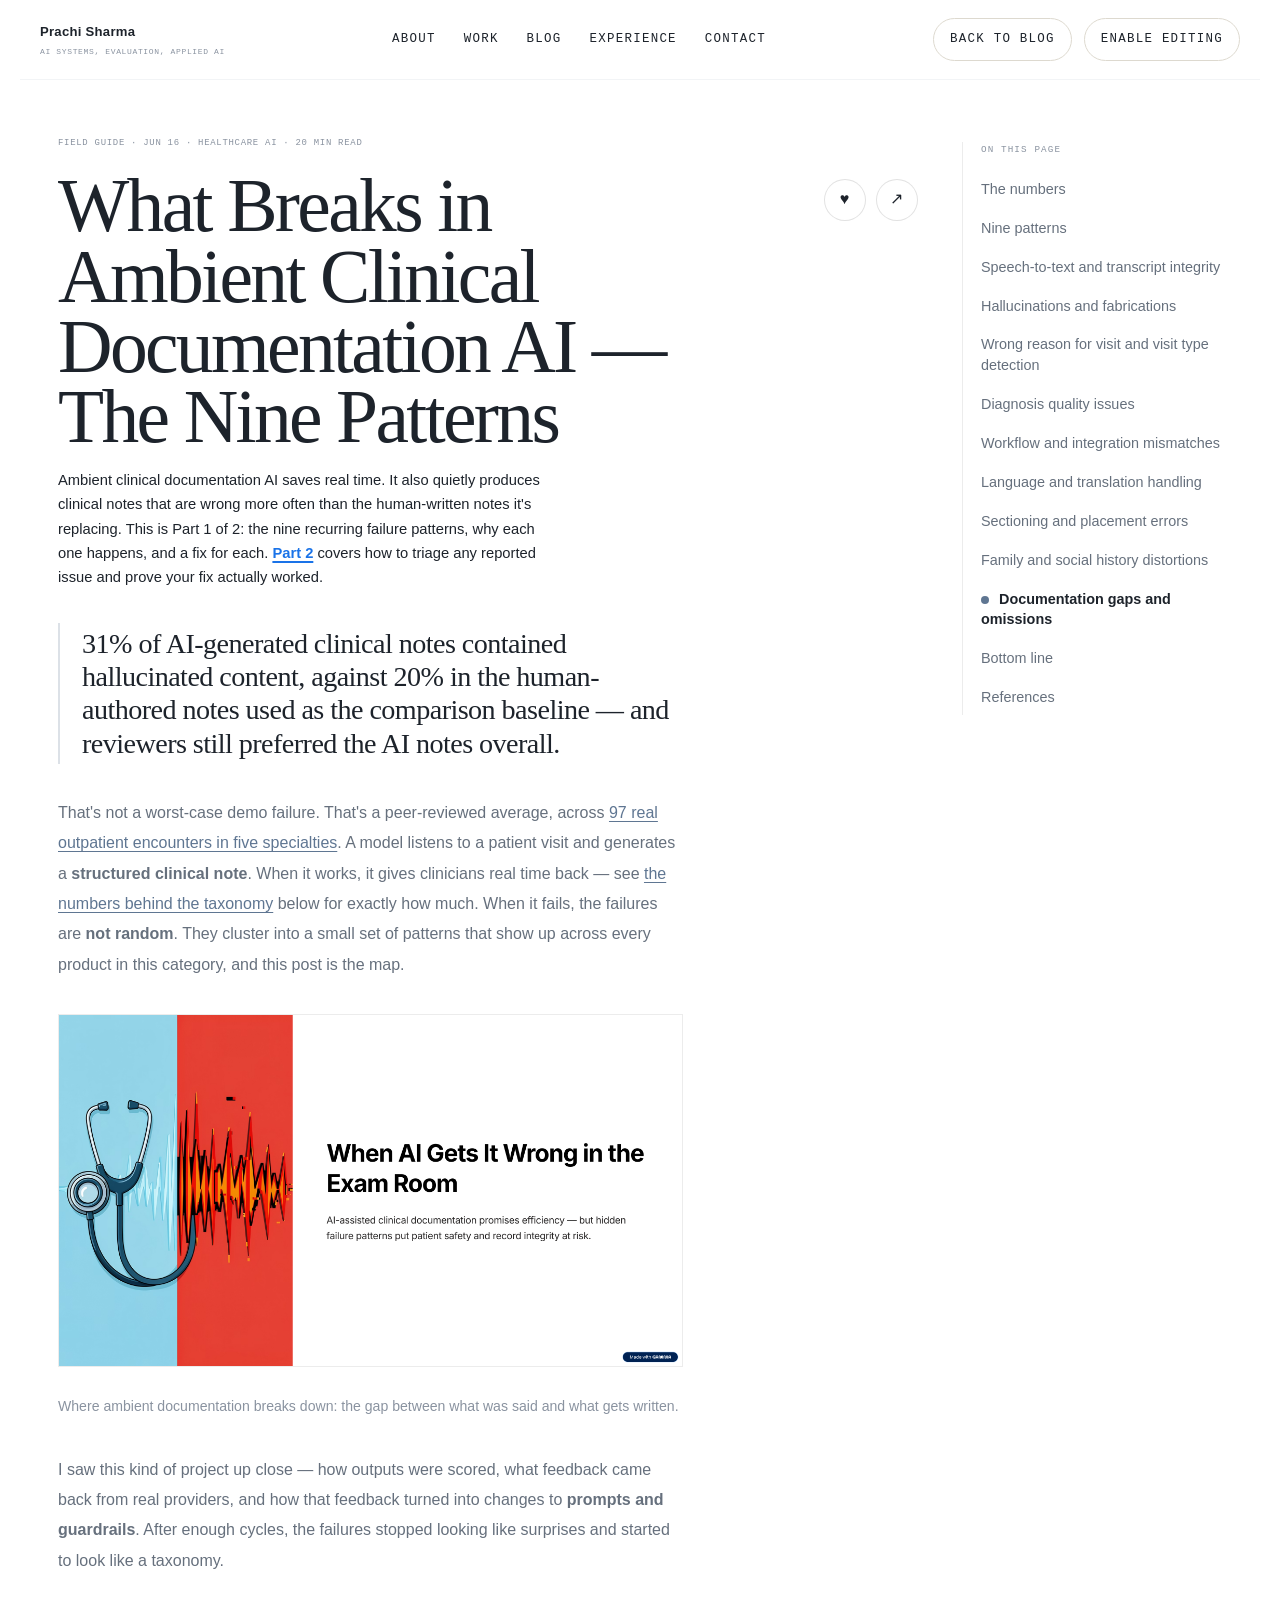
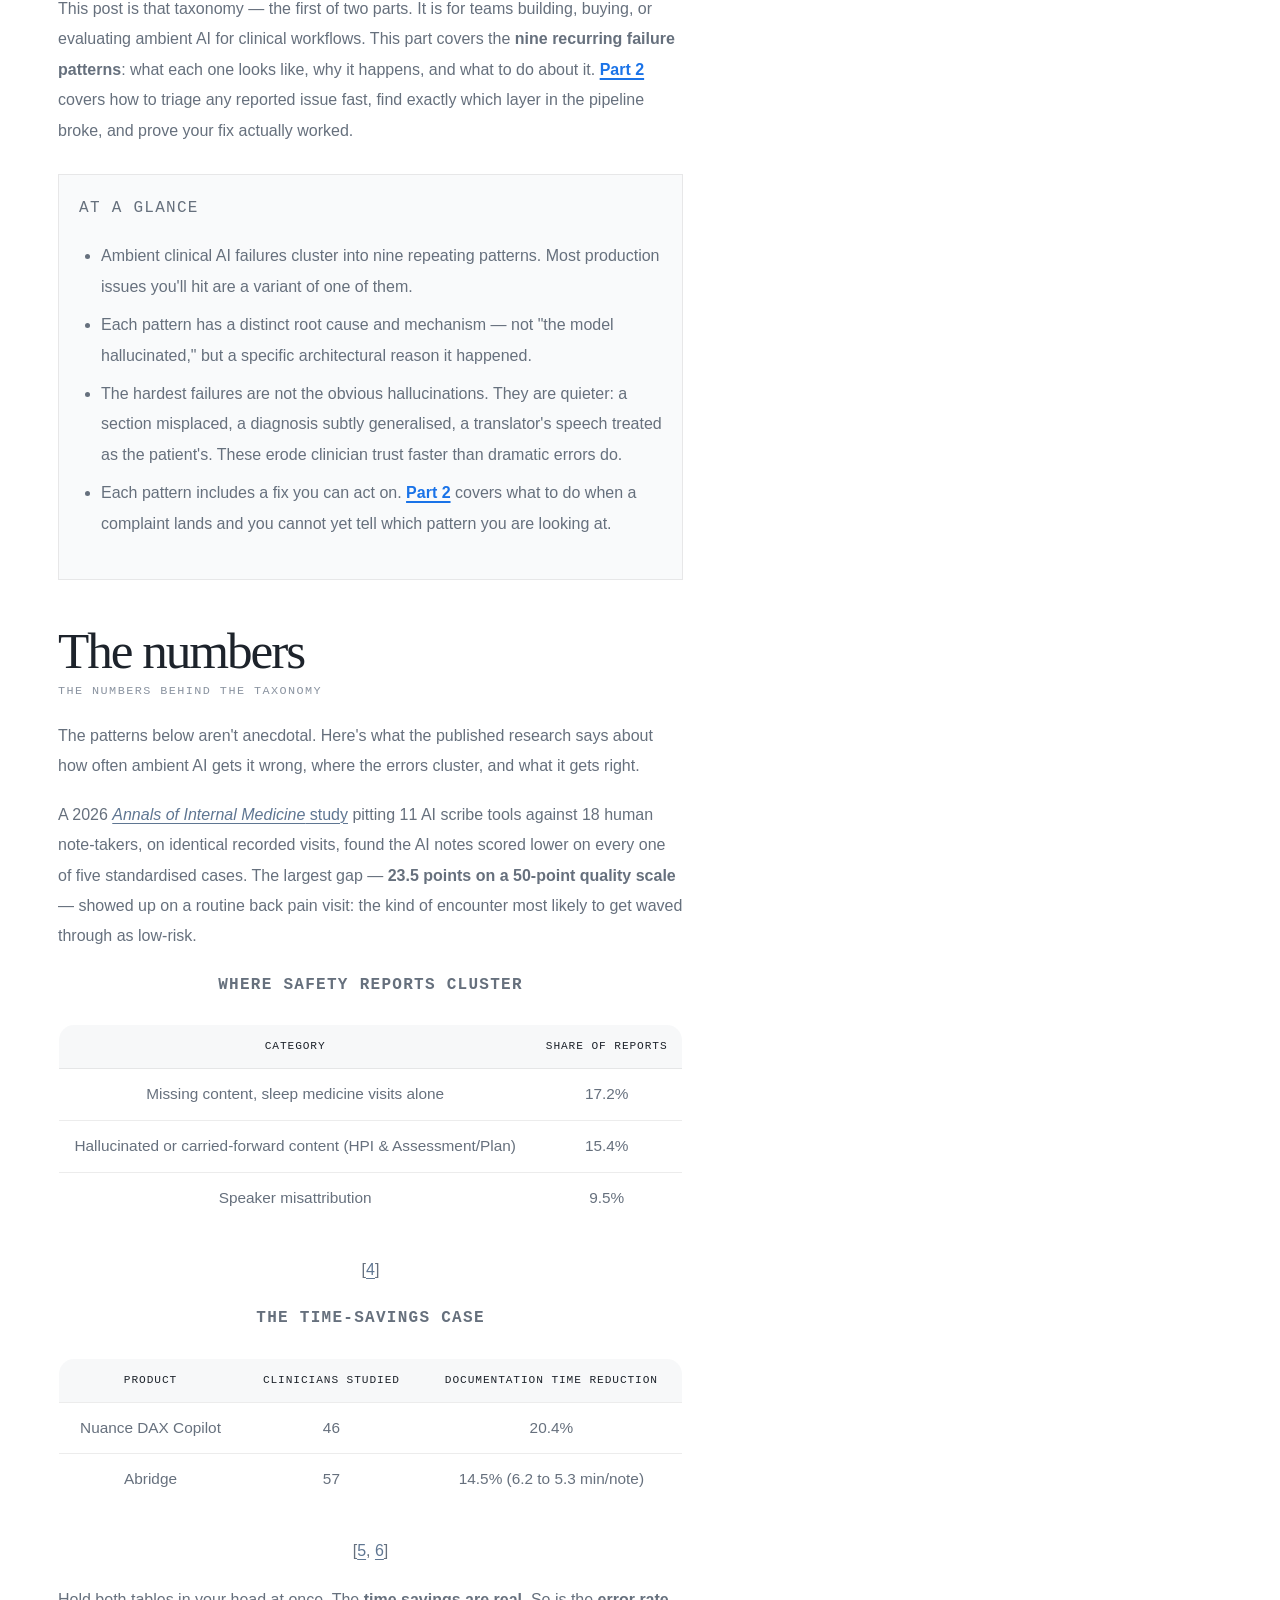
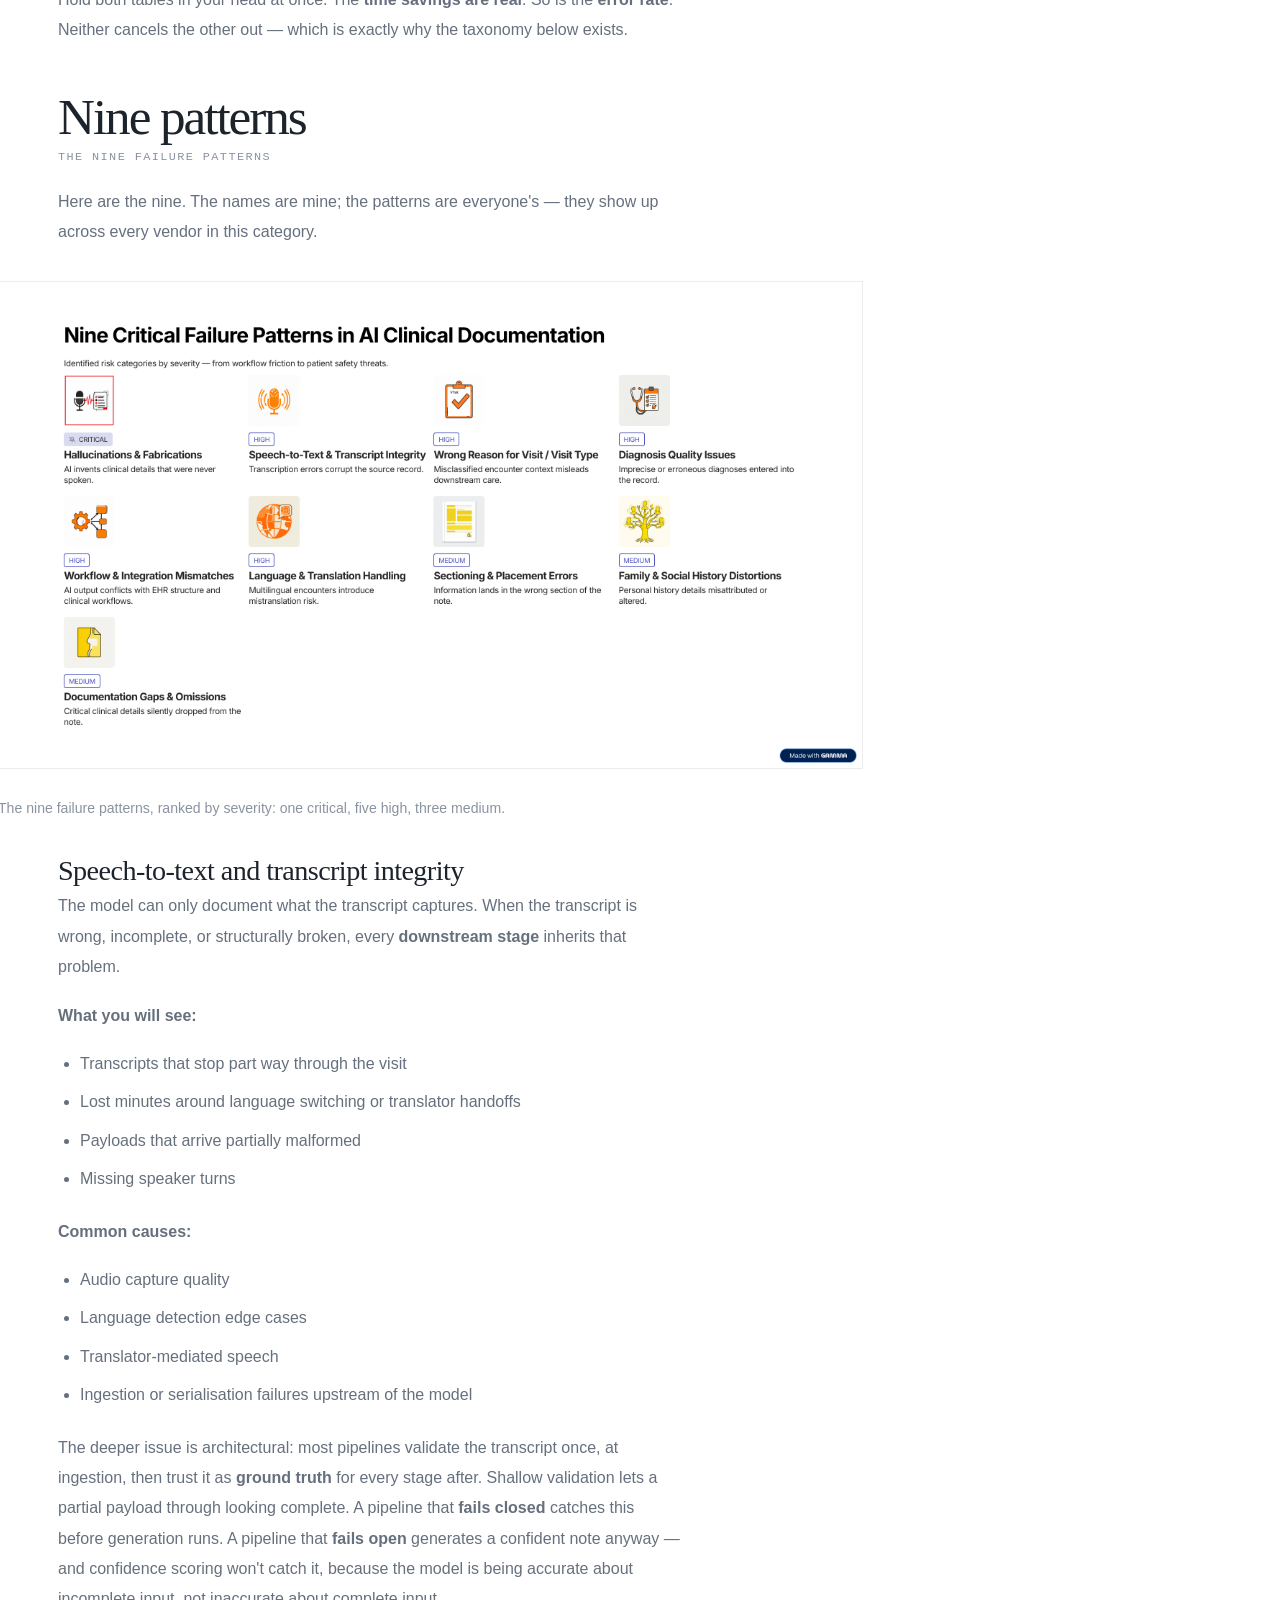
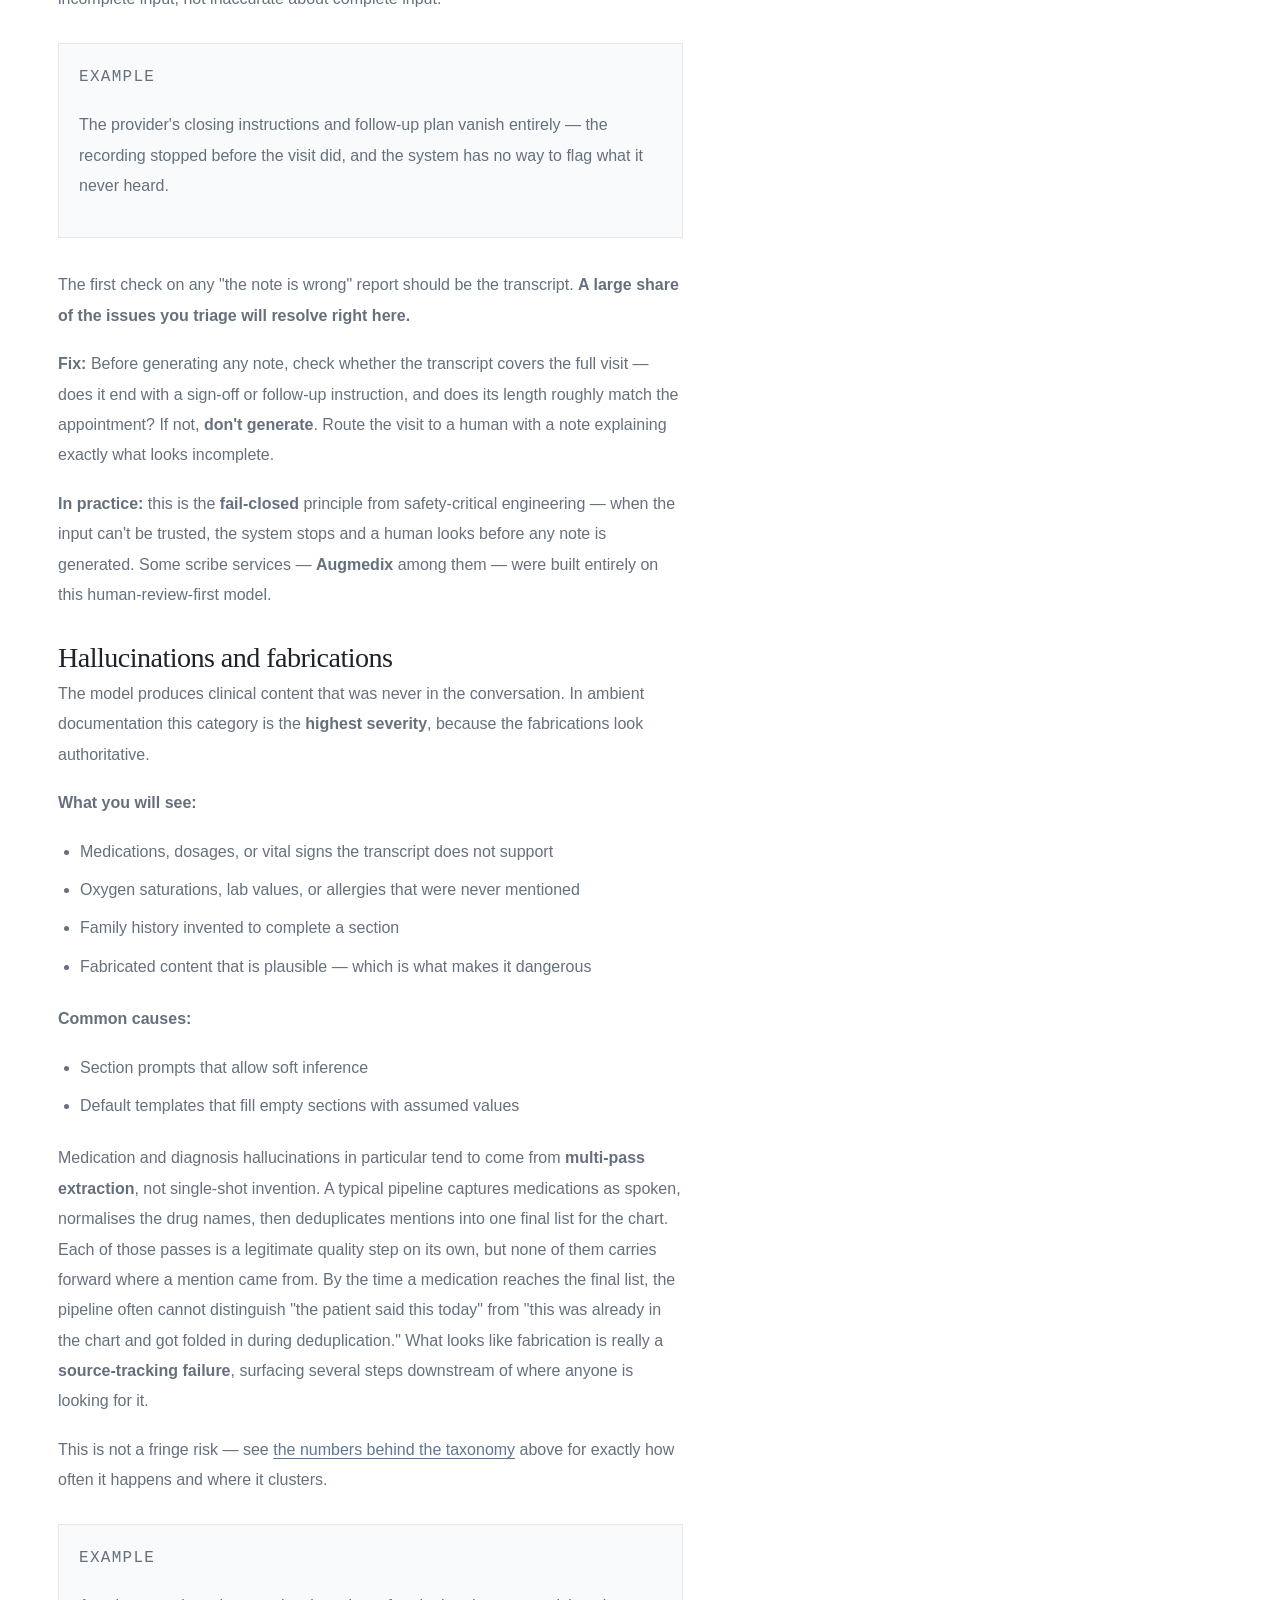
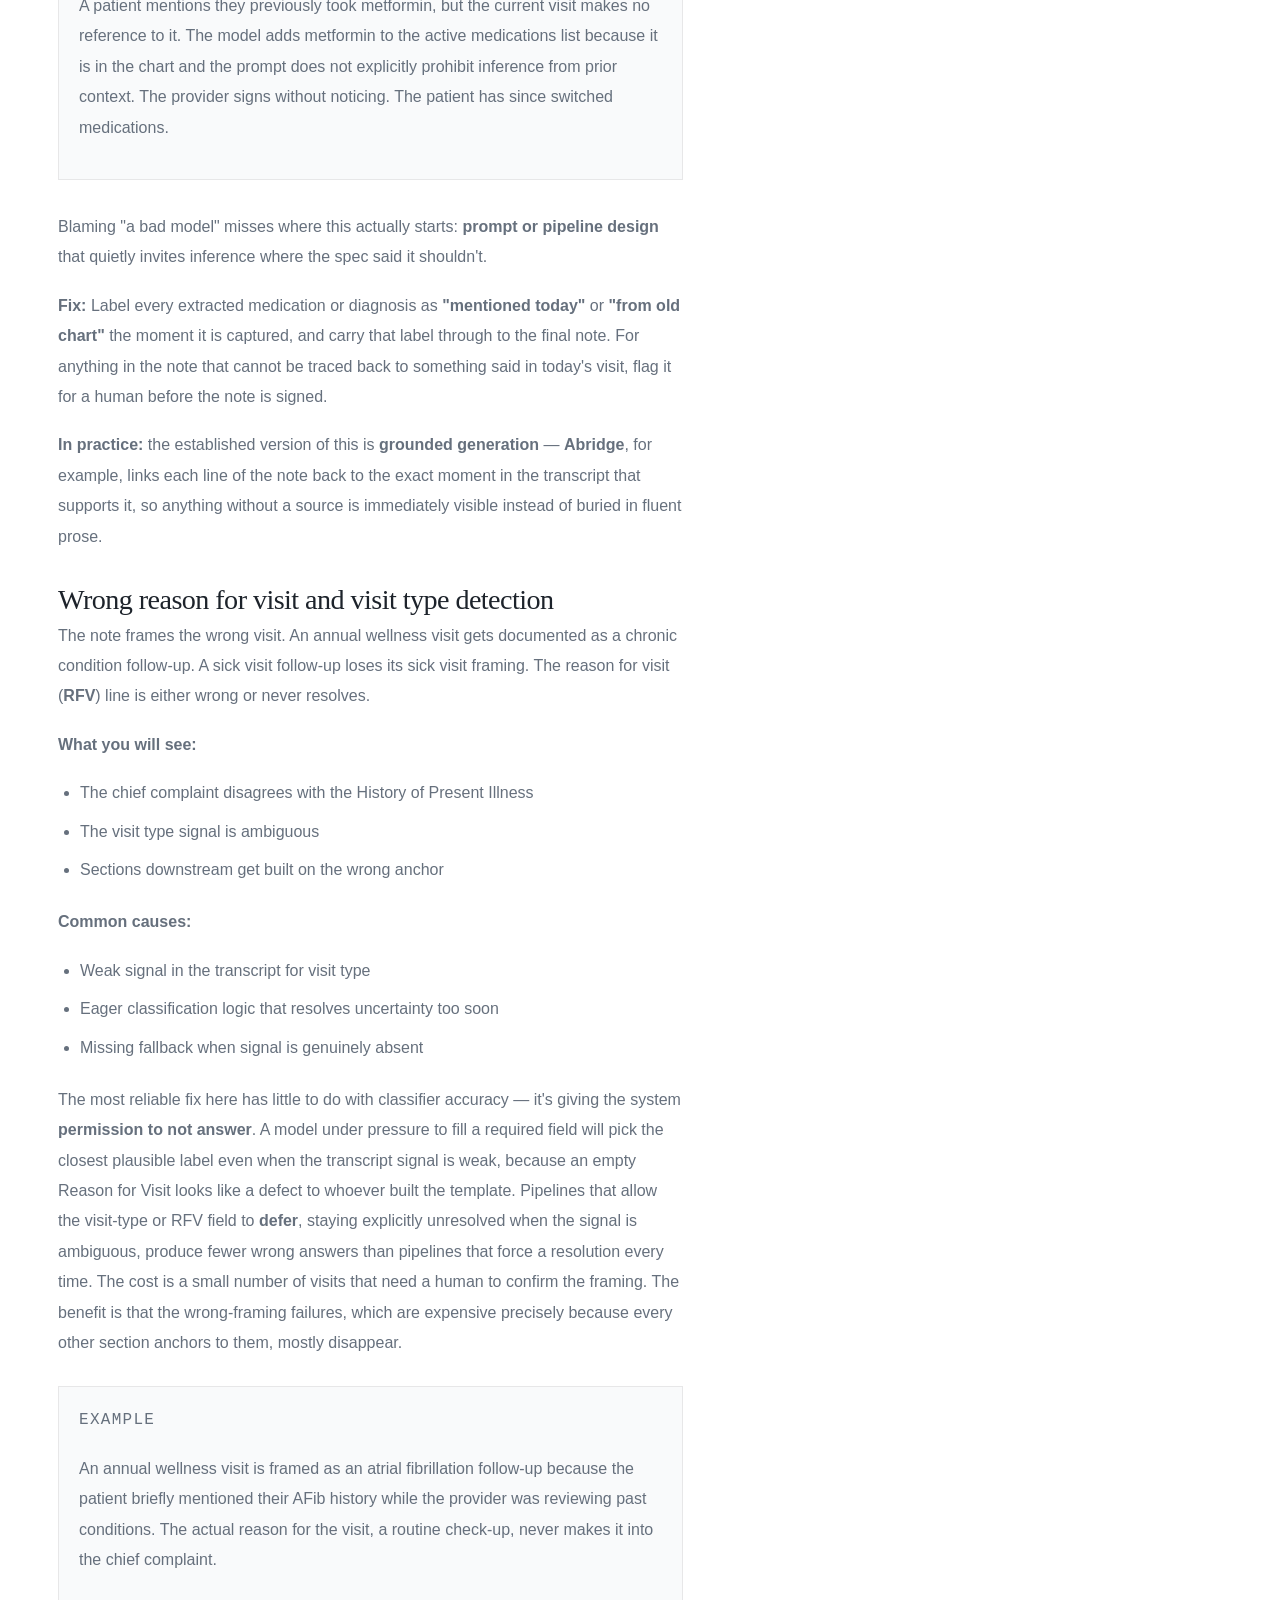
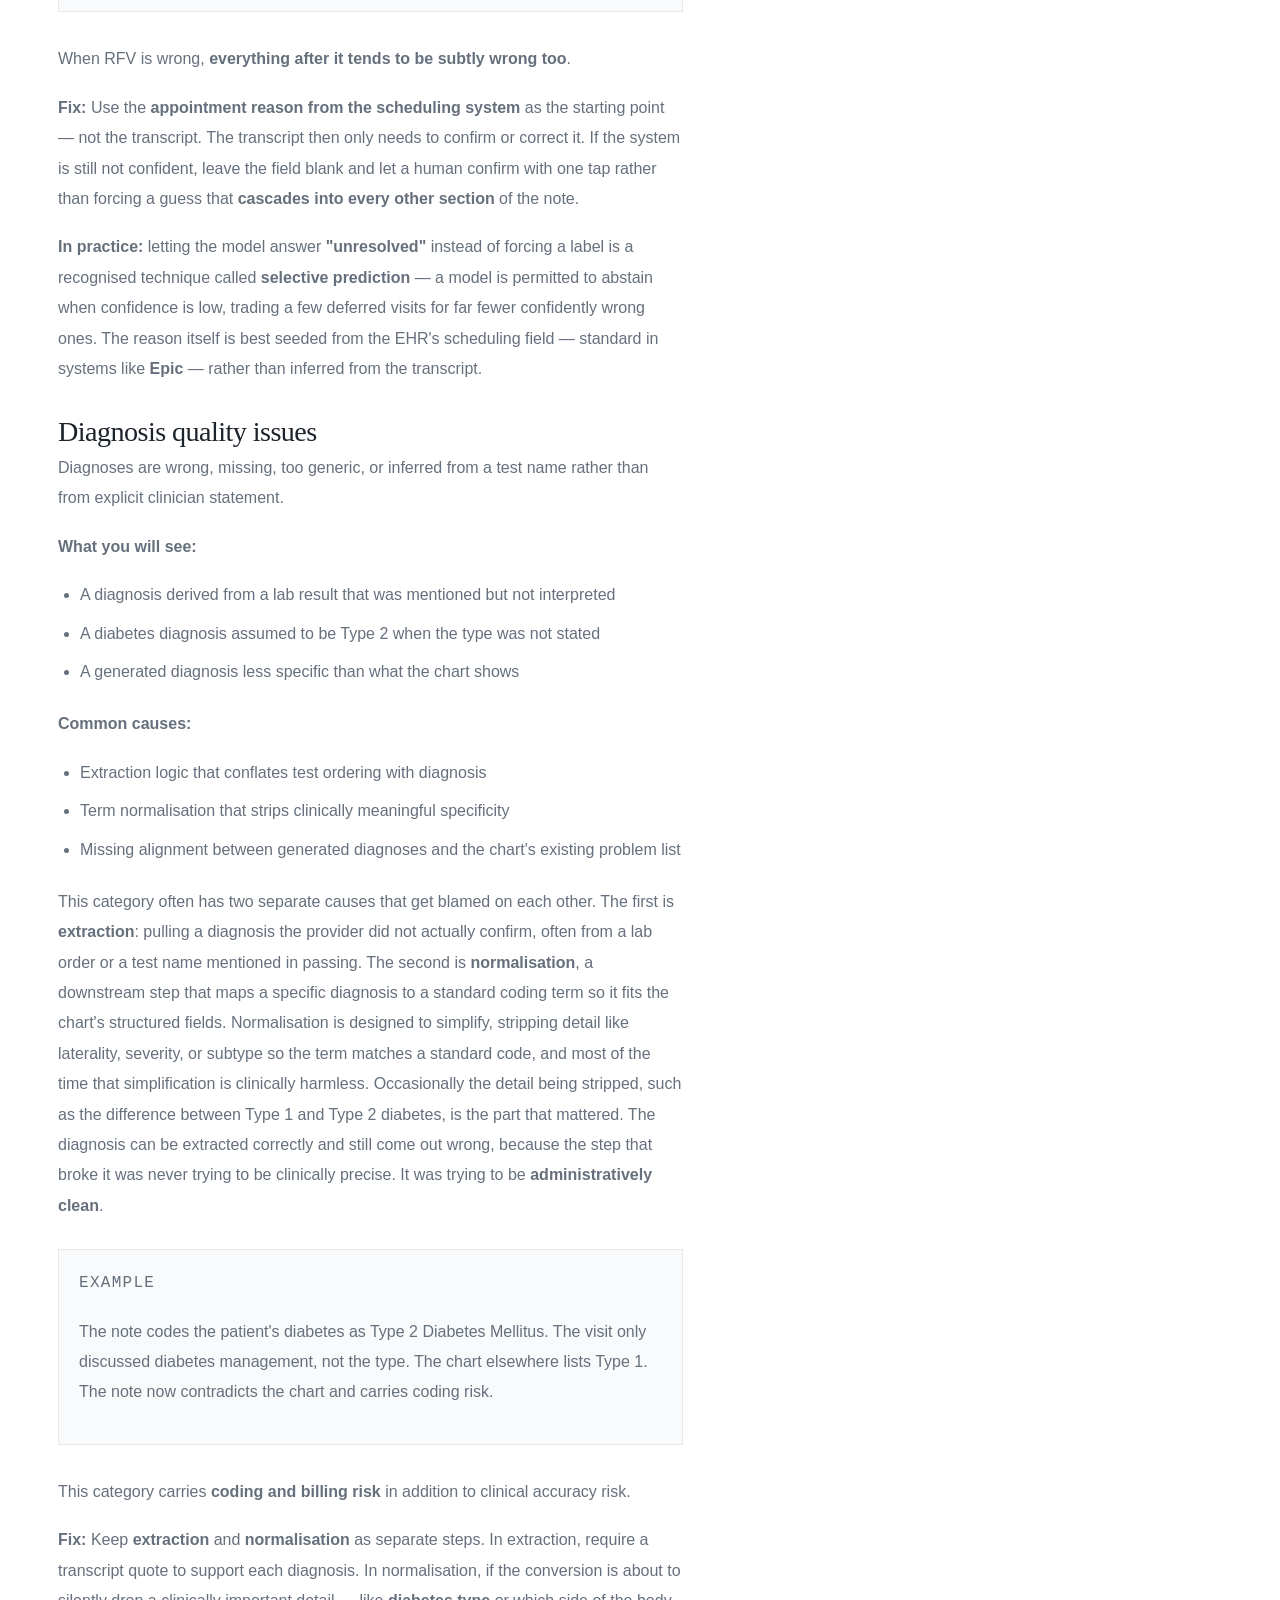
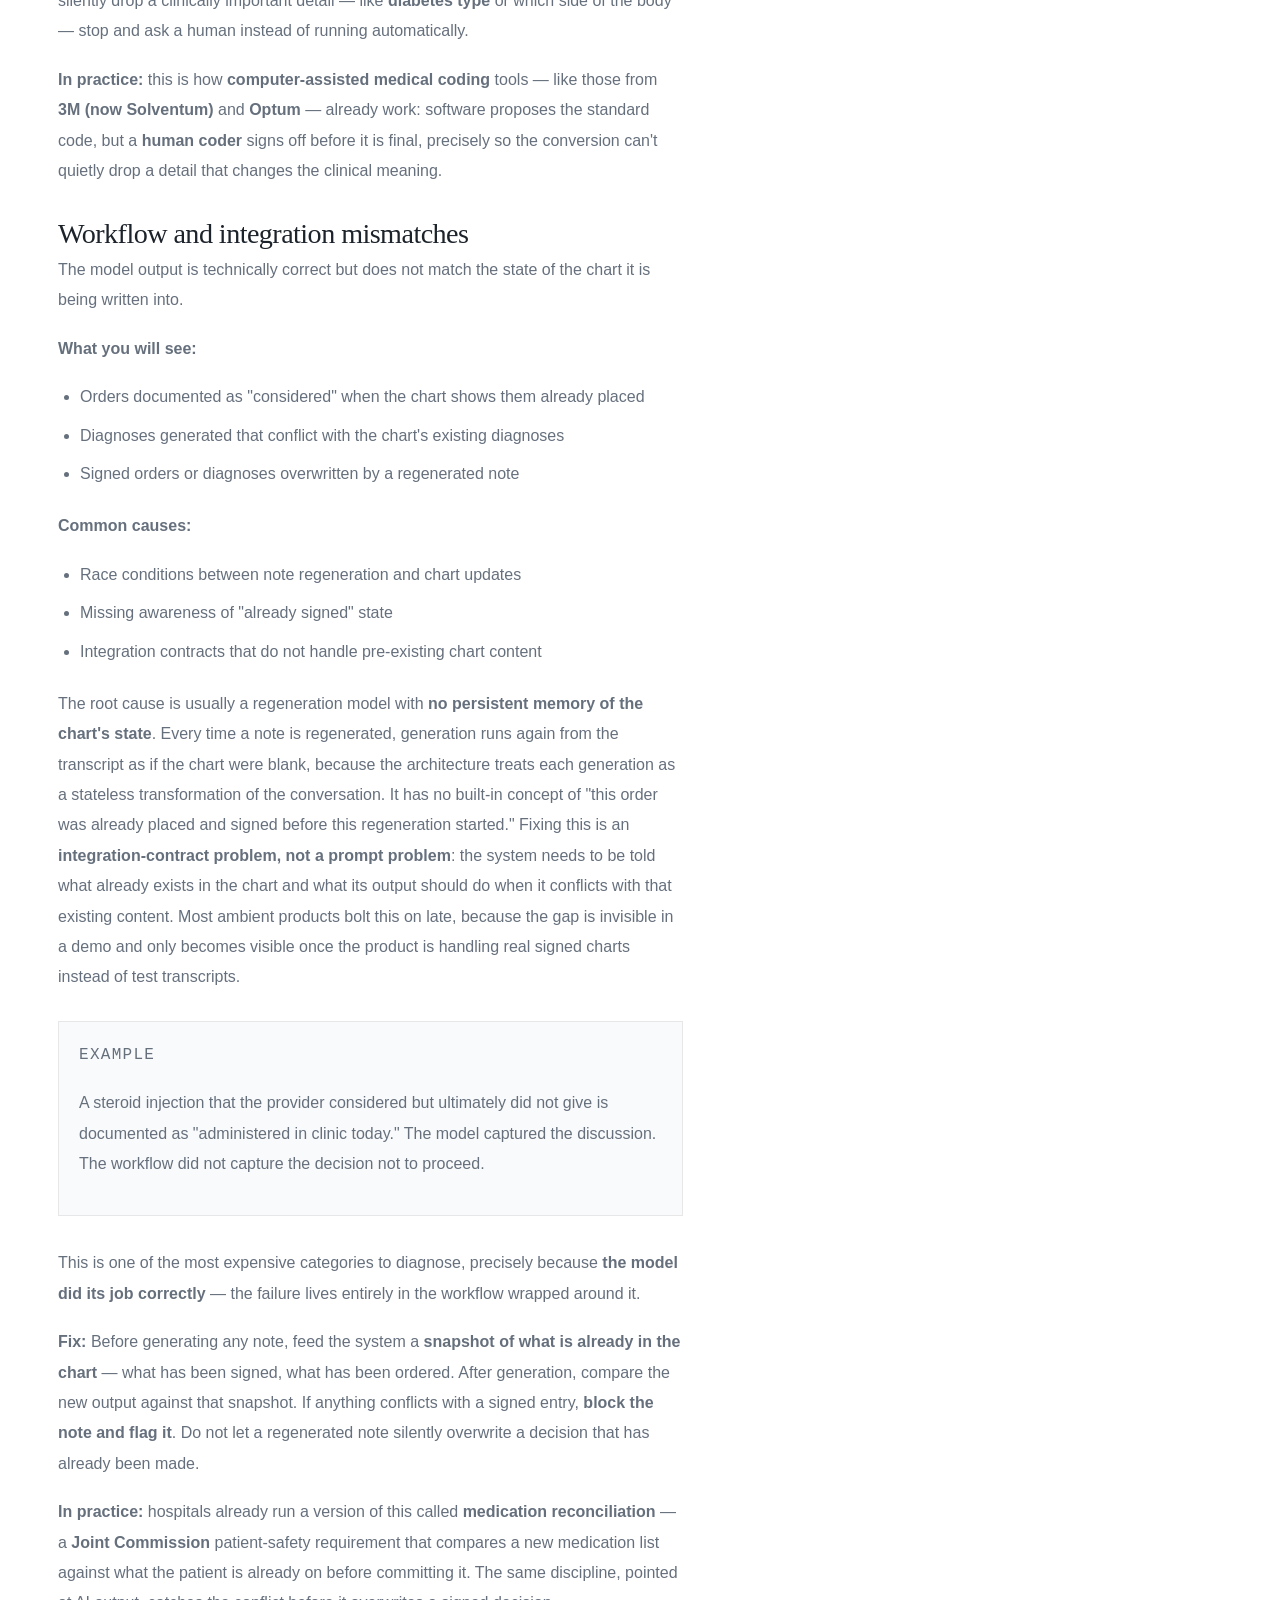
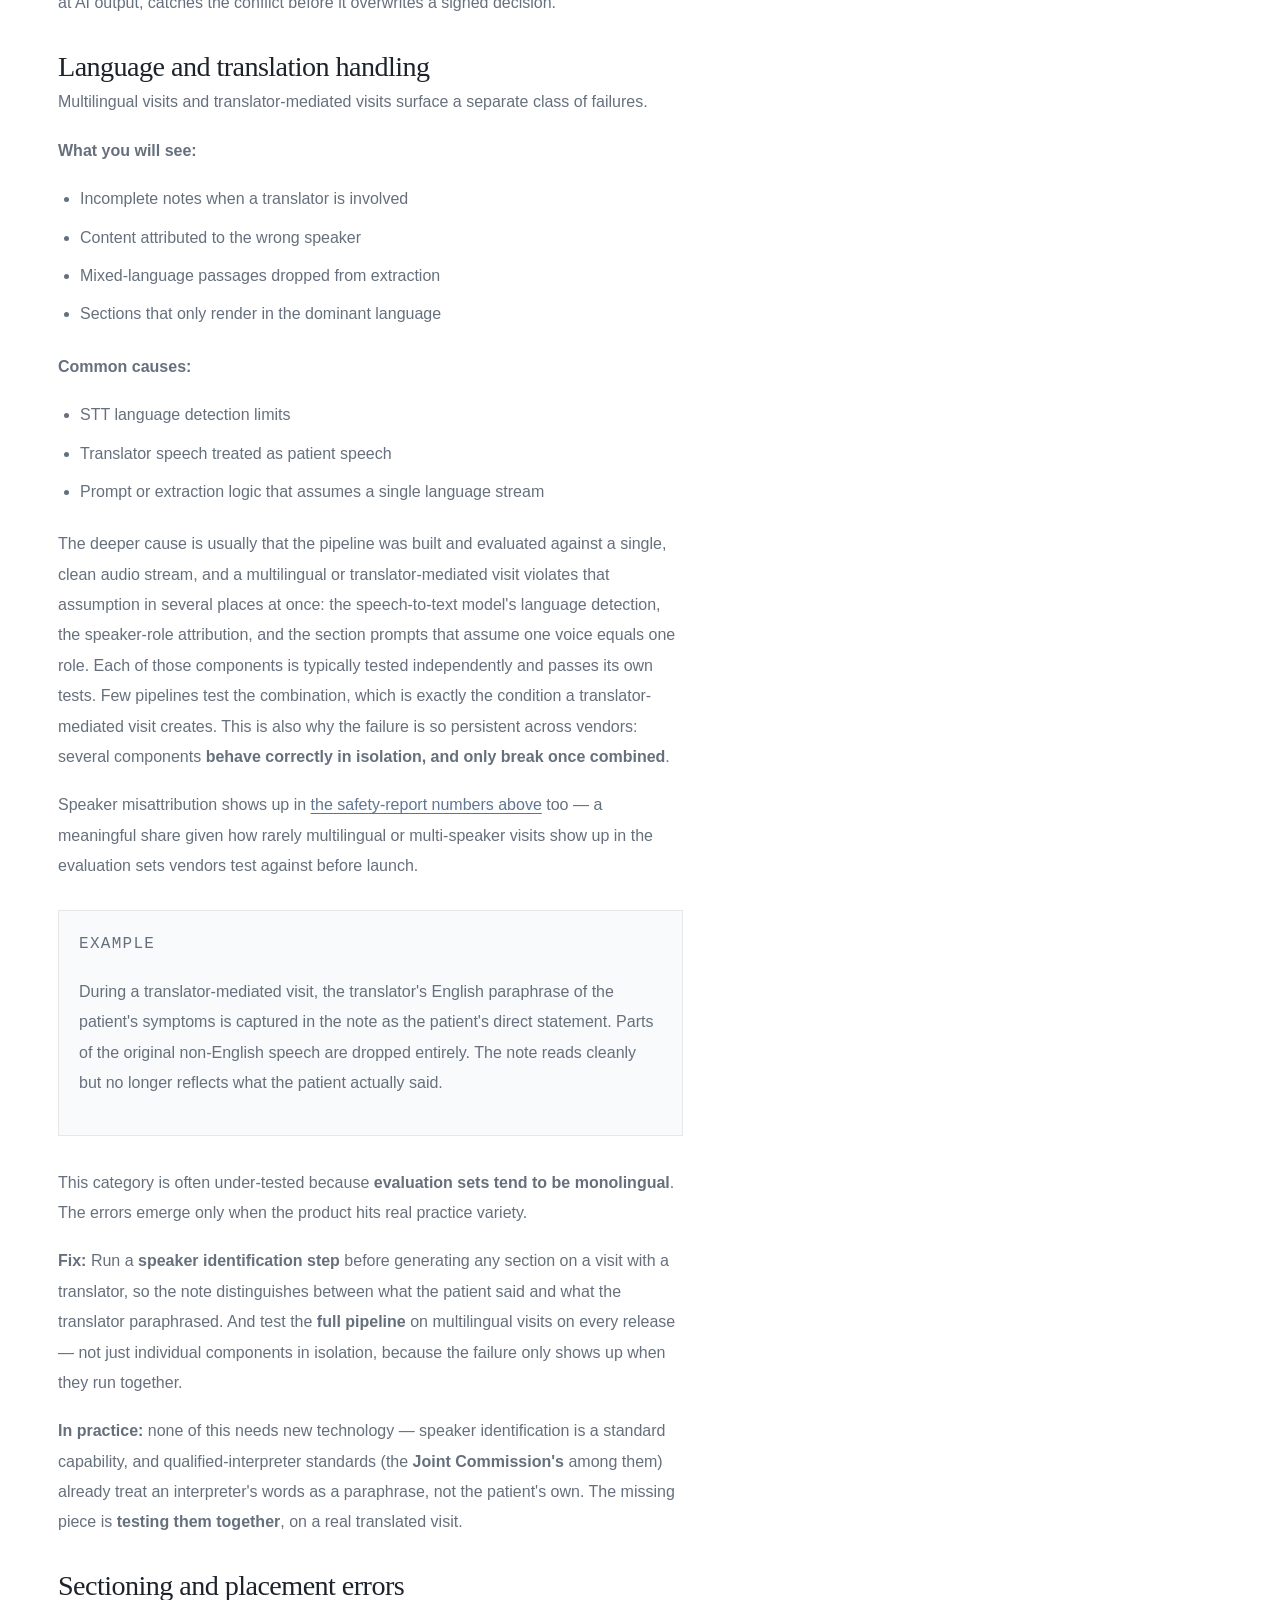
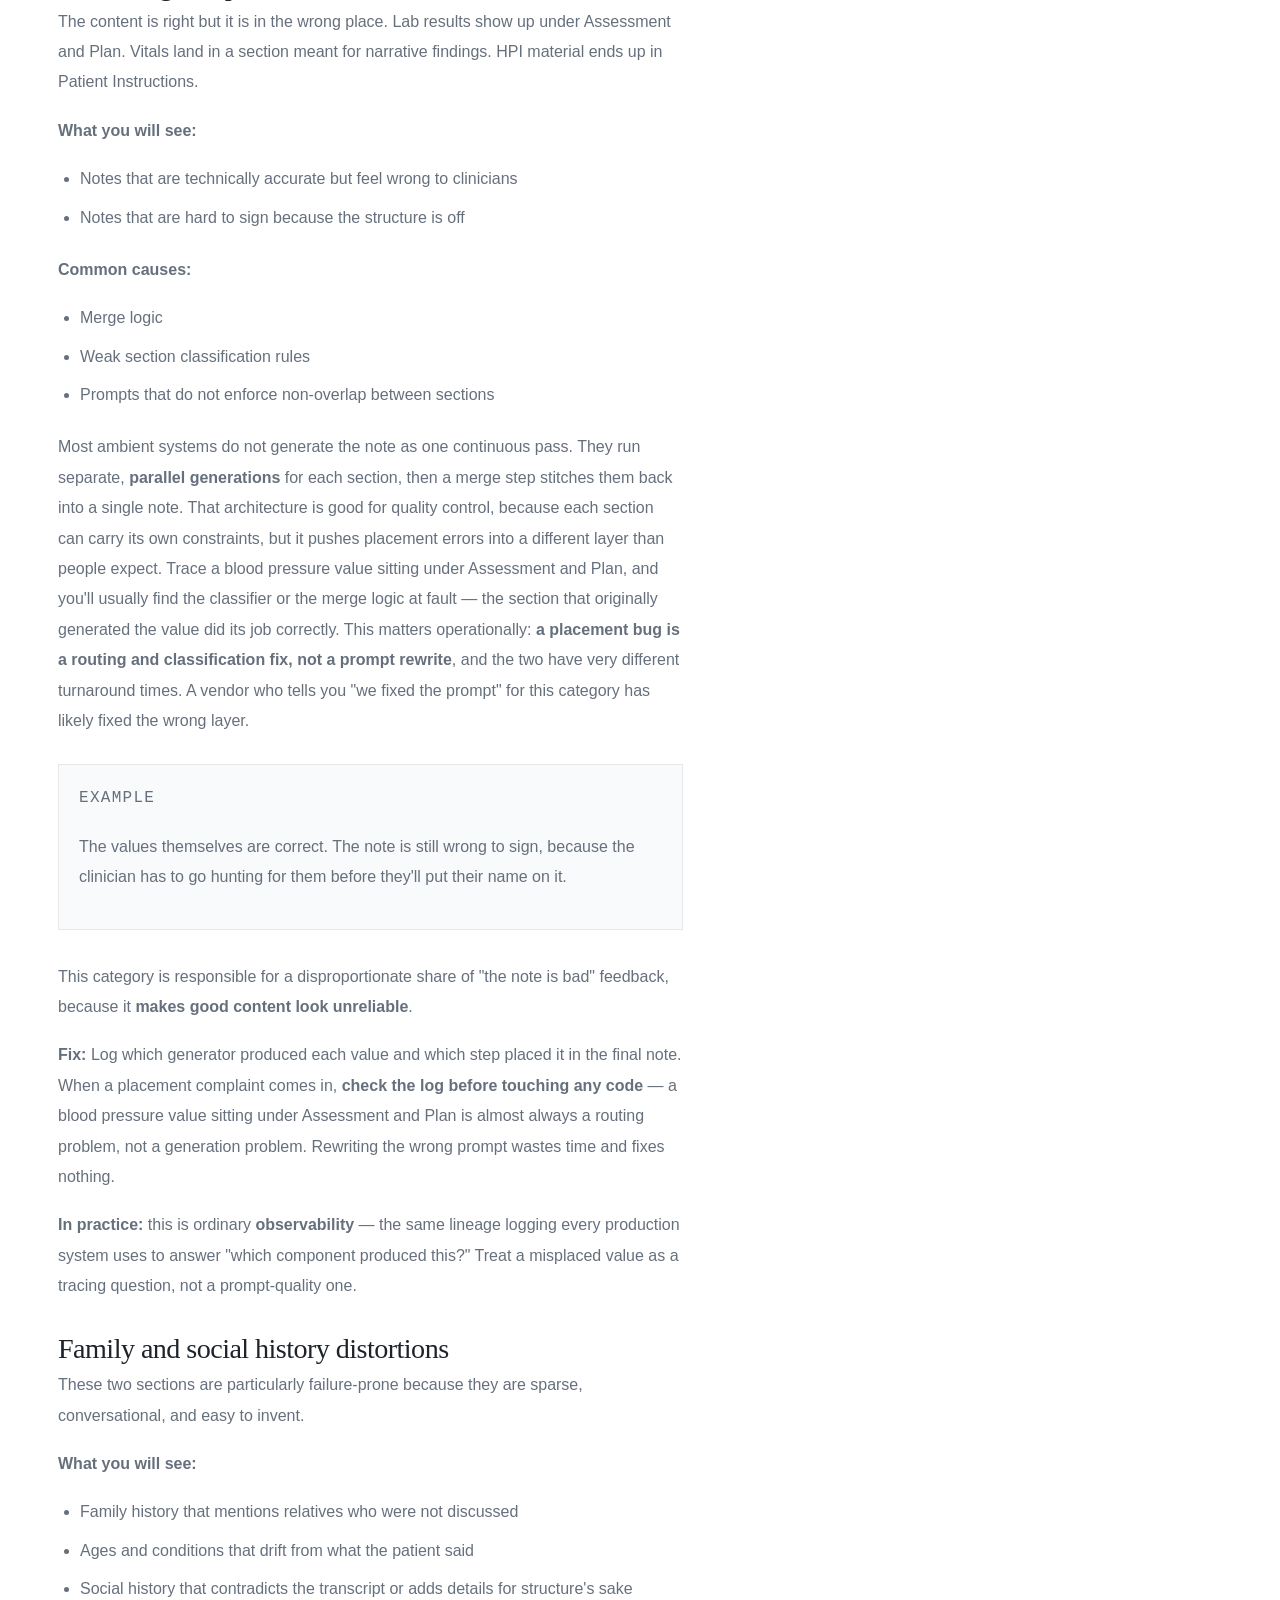
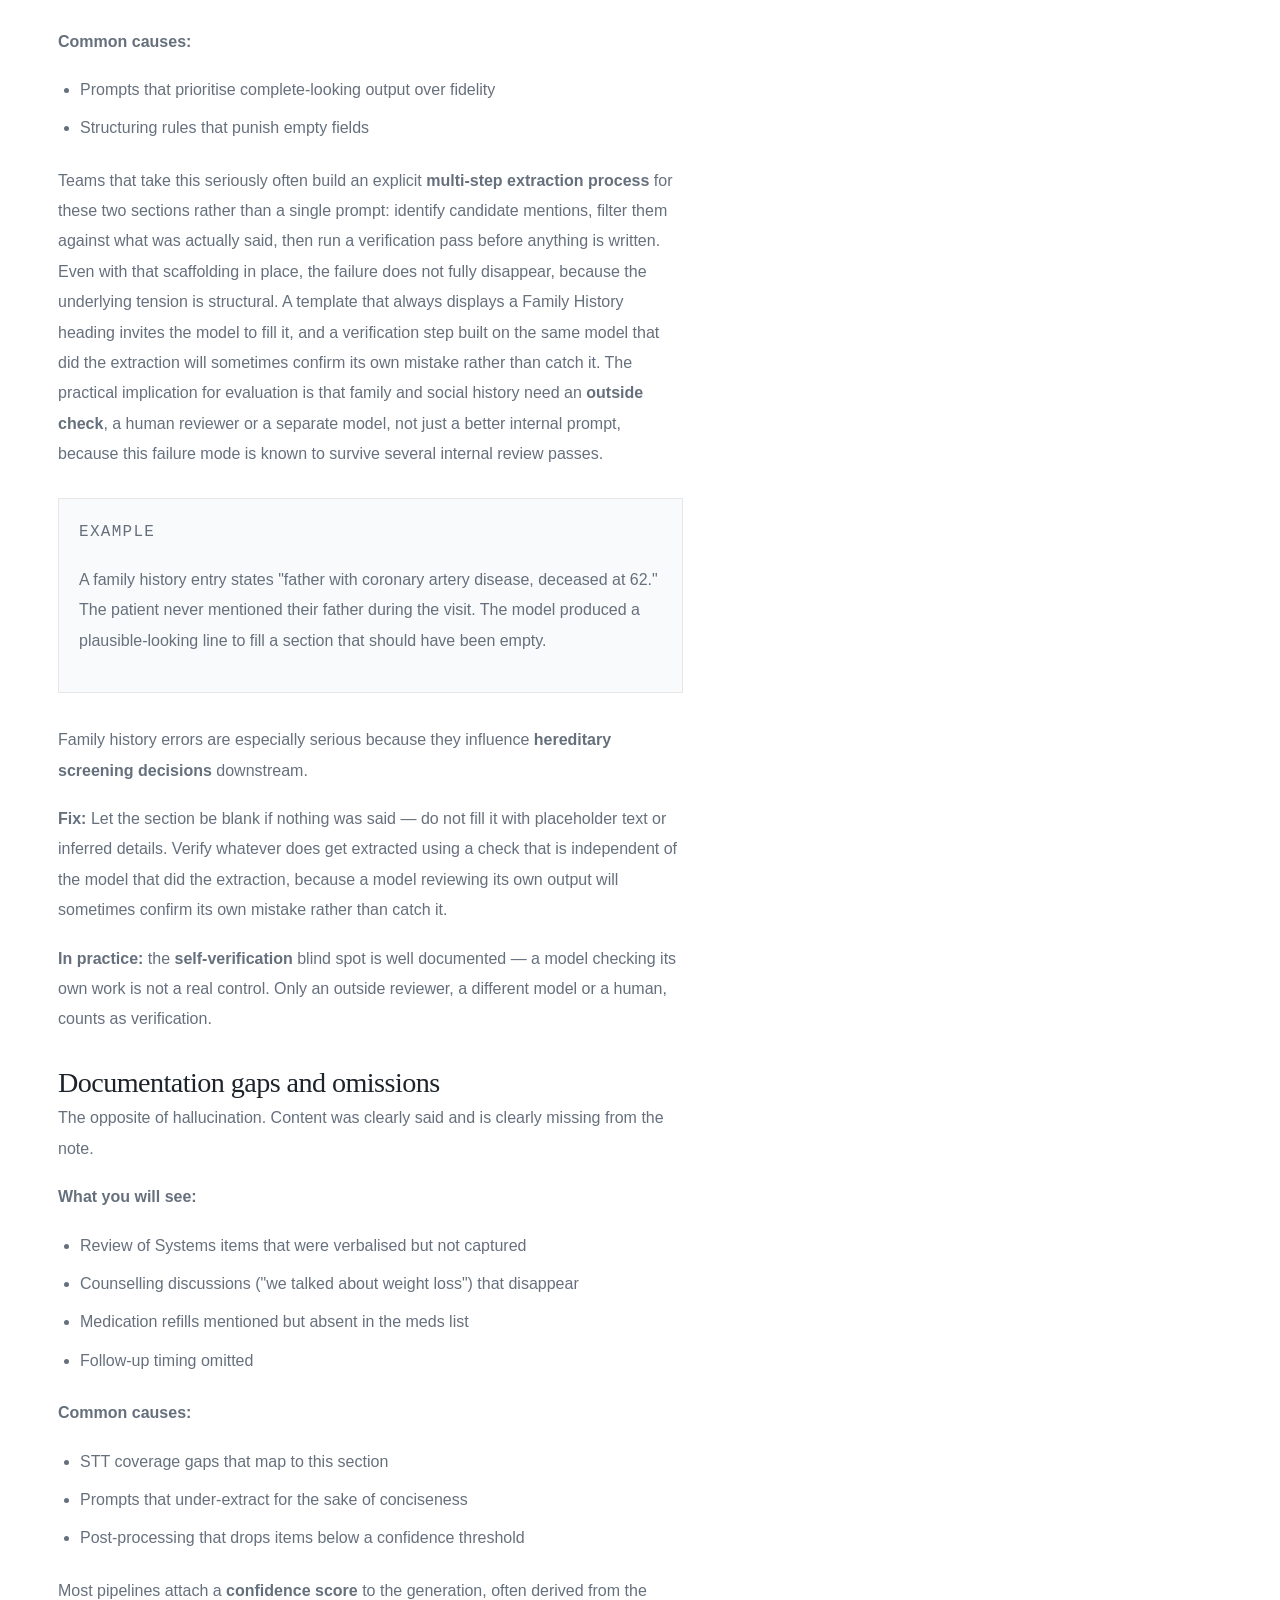
==== blog-ambient-clinical-ai-failures.html @ 8ca929a3 "Publish ambient clinical AI failures field guide (Part 1 + Part 2) Two-part blog series: nine failur" ====
<!DOCTYPE html>
<html lang="en">
  <head>
    <meta charset="UTF-8" />
    <meta name="viewport" content="width=device-width, initial-scale=1.0" />
    <title>What Breaks in Ambient Clinical Documentation AI | Prachi Sharma</title>
    <meta
      name="description"
      content="Part 1 of 2: the nine recurring failure patterns in ambient clinical documentation AI, what they look like, and why each one happens."
    />
    <meta property="og:type" content="article" />
    <meta property="og:site_name" content="Prachi Sharma" />
    <meta property="og:title" content="What Breaks in Ambient Clinical Documentation AI" />
    <meta
      property="og:description"
      content="Part 1 of 2: the nine recurring failure patterns in ambient clinical documentation AI, what they look like, and why each one happens."
    />
    <meta property="og:url" content="https://prachi-sharma.vercel.app/blog-ambient-clinical-ai-failures.html" />
    <meta property="og:image" content="https://prachi-sharma.vercel.app/assets/article/ambient-clinical-ai-hero.png" />
    <meta property="og:image:alt" content="Social preview card for the article What Breaks in Ambient Clinical Documentation AI." />
    <meta name="twitter:card" content="summary_large_image" />
    <meta name="twitter:title" content="What Breaks in Ambient Clinical Documentation AI" />
    <meta
      name="twitter:description"
      content="Part 1 of 2: the nine recurring failure patterns in ambient clinical documentation AI, what they look like, and why each one happens."
    />
    <meta name="twitter:image" content="https://prachi-sharma.vercel.app/assets/article/ambient-clinical-ai-hero.png" />
    <link rel="stylesheet" href="./styles.css" />
  </head>
  <body>
    <div class="site-shell">
      <header class="site-header article-header">
        <a class="brand-mark" href="./index.html">
          <span class="brand-name">Prachi Sharma</span>
          <span class="brand-role">AI Systems, Evaluation, Applied AI</span>
        </a>
        <nav class="site-nav" aria-label="Article">
          <a href="./index.html#about">About</a>
          <a href="./index.html#projects">Work</a>
          <a href="./index.html#writing">Blog</a>
          <a href="./index.html#experience">Experience</a>
          <a href="./index.html#services">Contact</a>
        </nav>
        <div class="header-actions article-actions">
          <a class="header-email" href="./index.html#writing">Back to Blog</a>
          <button type="button" class="header-email article-owner-button" id="article-edit-toggle" hidden>Edit</button>
        </div>
      </header>

      <main class="article-page">
        <article class="article-layout">
          <div class="article-main">
            <p class="article-kicker editable-field" id="article-kicker" contenteditable="false">Field guide · Jun 16 · Healthcare AI · 20 min read</p>
            <div class="article-title-row">
              <h2 class="editable-field" id="article-title" contenteditable="false">What Breaks in Ambient Clinical Documentation AI — The Nine Patterns</h2>
              <div class="article-title-actions" aria-label="Article actions">
                <button type="button" class="article-reaction-button article-reaction-button-compact" aria-pressed="false" aria-label="Love this article">
                  <span class="article-reaction-icon" aria-hidden="true">♥</span>
                </button>
                <div class="article-share-wrap">
                  <button type="button" class="article-share-button article-share-button-compact" aria-expanded="false" aria-controls="article-share-menu-title" aria-label="Share this article">
                    <span class="article-share-icon" aria-hidden="true">↗</span>
                  </button>
                  <div class="article-share-menu" id="article-share-menu-title" hidden>
                    <a class="article-share-option" data-share-target="whatsapp" href="#">WhatsApp</a>
                    <a class="article-share-option" data-share-target="facebook" href="#">Facebook</a>
                    <a class="article-share-option" data-share-target="linkedin" href="#">LinkedIn</a>
                    <a class="article-share-option" data-share-target="instagram" href="#">Instagram</a>
                    <a class="article-share-option" data-share-target="x" href="#">X</a>
                    <a class="article-share-option" data-share-target="email" href="#">Email</a>
                    <button type="button" class="article-share-option article-share-copy" data-share-target="copy">Copy link</button>
                  </div>
                </div>
              </div>
            </div>
            <p class="article-dek editable-field" id="article-dek" contenteditable="false">
              Ambient clinical documentation AI saves real time. It also quietly produces clinical notes that are wrong more often than the human-written notes it's replacing. This is Part 1 of 2: the nine recurring failure patterns, why each one happens, and a fix for each. <a class="article-part-link" href="./blog-ambient-clinical-ai-triage-and-fixes.html">Part 2</a> covers how to triage any reported issue and prove your fix actually worked.
            </p>

            <div class="article-prose editable-prose" id="article-prose" contenteditable="false">
              <blockquote class="article-pullquote">
                31% of AI-generated clinical notes contained hallucinated content, against 20% in the human-authored notes used as the comparison baseline — and reviewers still preferred the AI notes overall.
              </blockquote>

              <p>That's not a worst-case demo failure. That's a peer-reviewed average, across <a class="article-reference-inline" href="#ref-1">97 real outpatient encounters in five specialties</a>. A model listens to a patient visit and generates a <strong>structured clinical note</strong>. When it works, it gives clinicians real time back — see <a class="article-jump-link" href="#the-numbers-behind-the-taxonomy">the numbers behind the taxonomy</a> below for exactly how much. When it fails, the failures are <strong>not random</strong>. They cluster into a small set of patterns that show up across every product in this category, and this post is the map.</p>

              <figure class="article-figure">
                <img src="./assets/article/ambient-clinical-ai-hero.png" alt="Abstract illustration of a stethoscope blending into a sound waveform, calm blue fracturing into red glitch fragments." />
                <figcaption class="article-caption">Where ambient documentation breaks down: the gap between what was said and what gets written.</figcaption>
              </figure>

              <p>I saw this kind of project up close — how outputs were scored, what feedback came back from real providers, and how that feedback turned into changes to <strong>prompts and guardrails</strong>. After enough cycles, the failures stopped looking like surprises and started to look like a taxonomy.</p>

              <p>This post is that taxonomy — the first of two parts. It is for teams building, buying, or evaluating ambient AI for clinical workflows. This part covers the <strong>nine recurring failure patterns</strong>: what each one looks like, why it happens, and what to do about it. <a class="article-part-link" href="./blog-ambient-clinical-ai-triage-and-fixes.html">Part 2</a> covers how to triage any reported issue fast, find exactly which layer in the pipeline broke, and prove your fix actually worked.</p>

              <div class="article-callout">
                <p class="article-callout-label">At a glance</p>
                <ul>
                  <li>Ambient clinical AI failures cluster into nine repeating patterns. Most production issues you'll hit are a variant of one of them.</li>
                  <li>Each pattern has a distinct root cause and mechanism — not "the model hallucinated," but a specific architectural reason it happened.</li>
                  <li>The hardest failures are not the obvious hallucinations. They are quieter: a section misplaced, a diagnosis subtly generalised, a translator's speech treated as the patient's. These erode clinician trust faster than dramatic errors do.</li>
                  <li>Each pattern includes a fix you can act on. <a class="article-part-link" href="./blog-ambient-clinical-ai-triage-and-fixes.html">Part 2</a> covers what to do when a complaint lands and you cannot yet tell which pattern you are looking at.</li>
                </ul>
              </div>

              <p class="article-section-label">The numbers</p>
              <h3 id="the-numbers-behind-the-taxonomy">The numbers behind the taxonomy</h3>
              <p>The patterns below aren't anecdotal. Here's what the published research says about how often ambient AI gets it wrong, where the errors cluster, and what it gets right.</p>

              <p>A 2026 <a class="article-reference-inline" href="#ref-3"><em>Annals of Internal Medicine</em> study</a> pitting 11 AI scribe tools against 18 human note-takers, on identical recorded visits, found the AI notes scored lower on every one of five standardised cases. The largest gap — <strong>23.5 points on a 50-point quality scale</strong> — showed up on a routine back pain visit: the kind of encounter most likely to get waved through as low-risk.</p>

              <p class="article-callout-label" style="text-align: center; font-weight: 700;">Where safety reports cluster</p>
              <table class="article-data-table article-data-table--center">
                <thead>
                  <tr>
                    <th>Category</th>
                    <th>Share of reports</th>
                  </tr>
                </thead>
                <tbody>
                  <tr>
                    <td>Missing content, sleep medicine visits alone</td>
                    <td>17.2%</td>
                  </tr>
                  <tr>
                    <td>Hallucinated or carried-forward content (HPI &amp; Assessment/Plan)</td>
                    <td>15.4%</td>
                  </tr>
                  <tr>
                    <td>Speaker misattribution</td>
                    <td>9.5%</td>
                  </tr>
                </tbody>
              </table>
              <p class="article-caption article-caption--center">[<a class="article-reference-inline" href="#ref-4">4</a>]</p>

              <p class="article-callout-label" style="text-align: center; font-weight: 700;">The time-savings case</p>
              <table class="article-data-table article-data-table--center">
                <thead>
                  <tr>
                    <th>Product</th>
                    <th>Clinicians studied</th>
                    <th>Documentation time reduction</th>
                  </tr>
                </thead>
                <tbody>
                  <tr>
                    <td>Nuance DAX Copilot</td>
                    <td>46</td>
                    <td>20.4%</td>
                  </tr>
                  <tr>
                    <td>Abridge</td>
                    <td>57</td>
                    <td>14.5% (6.2 to 5.3 min/note)</td>
                  </tr>
                </tbody>
              </table>
              <p class="article-caption article-caption--center">[<a class="article-reference-inline" href="#ref-5">5</a>, <a class="article-reference-inline" href="#ref-6">6</a>]</p>

              <p>Hold both tables in your head at once. The <strong>time savings are real</strong>. So is the <strong>error rate</strong>. Neither cancels the other out — which is exactly why the taxonomy below exists.</p>

              <p class="article-section-label">Nine patterns</p>
              <h3>The nine failure patterns</h3>
              <p>Here are the nine. The names are mine; the patterns are everyone's — they show up across every vendor in this category.</p>

              <figure class="article-figure article-figure--wide">
                <img src="./assets/article/ambient-clinical-ai-nine-patterns.png" alt="3x3 icon grid of the nine failure patterns, each tile color-coded by severity from critical to medium." />
                <figcaption class="article-caption">The nine failure patterns, ranked by severity: one critical, five high, three medium.</figcaption>
              </figure>

              <p class="article-section-label article-subsection-label">Speech-to-text and transcript integrity</p>
              <p>The model can only document what the transcript captures. When the transcript is wrong, incomplete, or structurally broken, every <strong>downstream stage</strong> inherits that problem.</p>
              <p><strong>What you will see:</strong></p>
              <ul>
                <li>Transcripts that stop part way through the visit</li>
                <li>Lost minutes around language switching or translator handoffs</li>
                <li>Payloads that arrive partially malformed</li>
                <li>Missing speaker turns</li>
              </ul>
              <p><strong>Common causes:</strong></p>
              <ul>
                <li>Audio capture quality</li>
                <li>Language detection edge cases</li>
                <li>Translator-mediated speech</li>
                <li>Ingestion or serialisation failures upstream of the model</li>
              </ul>
              <p>The deeper issue is architectural: most pipelines validate the transcript once, at ingestion, then trust it as <strong>ground truth</strong> for every stage after. Shallow validation lets a partial payload through looking complete. A pipeline that <strong>fails closed</strong> catches this before generation runs. A pipeline that <strong>fails open</strong> generates a confident note anyway — and confidence scoring won't catch it, because the model is being accurate about incomplete input, not inaccurate about complete input.</p>
              <div class="article-callout">
                <p class="article-callout-label">Example</p>
                <p>The provider's closing instructions and follow-up plan vanish entirely — the recording stopped before the visit did, and the system has no way to flag what it never heard.</p>
              </div>
              <p>The first check on any "the note is wrong" report should be the transcript. <strong>A large share of the issues you triage will resolve right here.</strong></p>
              <p><strong>Fix:</strong> Before generating any note, check whether the transcript covers the full visit — does it end with a sign-off or follow-up instruction, and does its length roughly match the appointment? If not, <strong>don't generate</strong>. Route the visit to a human with a note explaining exactly what looks incomplete.</p>
              <p><strong>In practice:</strong> this is the <strong>fail-closed</strong> principle from safety-critical engineering — when the input can't be trusted, the system stops and a human looks before any note is generated. Some scribe services — <strong>Augmedix</strong> among them — were built entirely on this human-review-first model.</p>

              <p class="article-section-label article-subsection-label">Hallucinations and fabrications</p>
              <p>The model produces clinical content that was never in the conversation. In ambient documentation this category is the <strong>highest severity</strong>, because the fabrications look authoritative.</p>
              <p><strong>What you will see:</strong></p>
              <ul>
                <li>Medications, dosages, or vital signs the transcript does not support</li>
                <li>Oxygen saturations, lab values, or allergies that were never mentioned</li>
                <li>Family history invented to complete a section</li>
                <li>Fabricated content that is plausible — which is what makes it dangerous</li>
              </ul>
              <p><strong>Common causes:</strong></p>
              <ul>
                <li>Section prompts that allow soft inference</li>
                <li>Default templates that fill empty sections with assumed values</li>
              </ul>
              <p>Medication and diagnosis hallucinations in particular tend to come from <strong>multi-pass extraction</strong>, not single-shot invention. A typical pipeline captures medications as spoken, normalises the drug names, then deduplicates mentions into one final list for the chart. Each of those passes is a legitimate quality step on its own, but none of them carries forward where a mention came from. By the time a medication reaches the final list, the pipeline often cannot distinguish "the patient said this today" from "this was already in the chart and got folded in during deduplication." What looks like fabrication is really a <strong>source-tracking failure</strong>, surfacing several steps downstream of where anyone is looking for it.</p>
              <p>This is not a fringe risk — see <a class="article-jump-link" href="#the-numbers-behind-the-taxonomy">the numbers behind the taxonomy</a> above for exactly how often it happens and where it clusters.</p>
              <div class="article-callout">
                <p class="article-callout-label">Example</p>
                <p>A patient mentions they previously took metformin, but the current visit makes no reference to it. The model adds metformin to the active medications list because it is in the chart and the prompt does not explicitly prohibit inference from prior context. The provider signs without noticing. The patient has since switched medications.</p>
              </div>
              <p>Blaming "a bad model" misses where this actually starts: <strong>prompt or pipeline design</strong> that quietly invites inference where the spec said it shouldn't.</p>
              <p><strong>Fix:</strong> Label every extracted medication or diagnosis as <strong>"mentioned today"</strong> or <strong>"from old chart"</strong> the moment it is captured, and carry that label through to the final note. For anything in the note that cannot be traced back to something said in today's visit, flag it for a human before the note is signed.</p>
              <p><strong>In practice:</strong> the established version of this is <strong>grounded generation</strong> — <strong>Abridge</strong>, for example, links each line of the note back to the exact moment in the transcript that supports it, so anything without a source is immediately visible instead of buried in fluent prose.</p>

              <p class="article-section-label article-subsection-label">Wrong reason for visit and visit type detection</p>
              <p>The note frames the wrong visit. An annual wellness visit gets documented as a chronic condition follow-up. A sick visit follow-up loses its sick visit framing. The reason for visit (<strong>RFV</strong>) line is either wrong or never resolves.</p>
              <p><strong>What you will see:</strong></p>
              <ul>
                <li>The chief complaint disagrees with the History of Present Illness</li>
                <li>The visit type signal is ambiguous</li>
                <li>Sections downstream get built on the wrong anchor</li>
              </ul>
              <p><strong>Common causes:</strong></p>
              <ul>
                <li>Weak signal in the transcript for visit type</li>
                <li>Eager classification logic that resolves uncertainty too soon</li>
                <li>Missing fallback when signal is genuinely absent</li>
              </ul>
              <p>The most reliable fix here has little to do with classifier accuracy — it's giving the system <strong>permission to not answer</strong>. A model under pressure to fill a required field will pick the closest plausible label even when the transcript signal is weak, because an empty Reason for Visit looks like a defect to whoever built the template. Pipelines that allow the visit-type or RFV field to <strong>defer</strong>, staying explicitly unresolved when the signal is ambiguous, produce fewer wrong answers than pipelines that force a resolution every time. The cost is a small number of visits that need a human to confirm the framing. The benefit is that the wrong-framing failures, which are expensive precisely because every other section anchors to them, mostly disappear.</p>
              <div class="article-callout">
                <p class="article-callout-label">Example</p>
                <p>An annual wellness visit is framed as an atrial fibrillation follow-up because the patient briefly mentioned their AFib history while the provider was reviewing past conditions. The actual reason for the visit, a routine check-up, never makes it into the chief complaint.</p>
              </div>
              <p>When RFV is wrong, <strong>everything after it tends to be subtly wrong too</strong>.</p>
              <p><strong>Fix:</strong> Use the <strong>appointment reason from the scheduling system</strong> as the starting point — not the transcript. The transcript then only needs to confirm or correct it. If the system is still not confident, leave the field blank and let a human confirm with one tap rather than forcing a guess that <strong>cascades into every other section</strong> of the note.</p>
              <p><strong>In practice:</strong> letting the model answer <strong>"unresolved"</strong> instead of forcing a label is a recognised technique called <strong>selective prediction</strong> — a model is permitted to abstain when confidence is low, trading a few deferred visits for far fewer confidently wrong ones. The reason itself is best seeded from the EHR's scheduling field — standard in systems like <strong>Epic</strong> — rather than inferred from the transcript.</p>

              <p class="article-section-label article-subsection-label">Diagnosis quality issues</p>
              <p>Diagnoses are wrong, missing, too generic, or inferred from a test name rather than from explicit clinician statement.</p>
              <p><strong>What you will see:</strong></p>
              <ul>
                <li>A diagnosis derived from a lab result that was mentioned but not interpreted</li>
                <li>A diabetes diagnosis assumed to be Type 2 when the type was not stated</li>
                <li>A generated diagnosis less specific than what the chart shows</li>
              </ul>
              <p><strong>Common causes:</strong></p>
              <ul>
                <li>Extraction logic that conflates test ordering with diagnosis</li>
                <li>Term normalisation that strips clinically meaningful specificity</li>
                <li>Missing alignment between generated diagnoses and the chart's existing problem list</li>
              </ul>
              <p>This category often has two separate causes that get blamed on each other. The first is <strong>extraction</strong>: pulling a diagnosis the provider did not actually confirm, often from a lab order or a test name mentioned in passing. The second is <strong>normalisation</strong>, a downstream step that maps a specific diagnosis to a standard coding term so it fits the chart's structured fields. Normalisation is designed to simplify, stripping detail like laterality, severity, or subtype so the term matches a standard code, and most of the time that simplification is clinically harmless. Occasionally the detail being stripped, such as the difference between Type 1 and Type 2 diabetes, is the part that mattered. The diagnosis can be extracted correctly and still come out wrong, because the step that broke it was never trying to be clinically precise. It was trying to be <strong>administratively clean</strong>.</p>
              <div class="article-callout">
                <p class="article-callout-label">Example</p>
                <p>The note codes the patient's diabetes as Type 2 Diabetes Mellitus. The visit only discussed diabetes management, not the type. The chart elsewhere lists Type 1. The note now contradicts the chart and carries coding risk.</p>
              </div>
              <p>This category carries <strong>coding and billing risk</strong> in addition to clinical accuracy risk.</p>
              <p><strong>Fix:</strong> Keep <strong>extraction</strong> and <strong>normalisation</strong> as separate steps. In extraction, require a transcript quote to support each diagnosis. In normalisation, if the conversion is about to silently drop a clinically important detail — like <strong>diabetes type</strong> or which side of the body — stop and ask a human instead of running automatically.</p>
              <p><strong>In practice:</strong> this is how <strong>computer-assisted medical coding</strong> tools — like those from <strong>3M (now Solventum)</strong> and <strong>Optum</strong> — already work: software proposes the standard code, but a <strong>human coder</strong> signs off before it is final, precisely so the conversion can't quietly drop a detail that changes the clinical meaning.</p>

              <p class="article-section-label article-subsection-label">Workflow and integration mismatches</p>
              <p>The model output is technically correct but does not match the state of the chart it is being written into.</p>
              <p><strong>What you will see:</strong></p>
              <ul>
                <li>Orders documented as "considered" when the chart shows them already placed</li>
                <li>Diagnoses generated that conflict with the chart's existing diagnoses</li>
                <li>Signed orders or diagnoses overwritten by a regenerated note</li>
              </ul>
              <p><strong>Common causes:</strong></p>
              <ul>
                <li>Race conditions between note regeneration and chart updates</li>
                <li>Missing awareness of "already signed" state</li>
                <li>Integration contracts that do not handle pre-existing chart content</li>
              </ul>
              <p>The root cause is usually a regeneration model with <strong>no persistent memory of the chart's state</strong>. Every time a note is regenerated, generation runs again from the transcript as if the chart were blank, because the architecture treats each generation as a stateless transformation of the conversation. It has no built-in concept of "this order was already placed and signed before this regeneration started." Fixing this is an <strong>integration-contract problem, not a prompt problem</strong>: the system needs to be told what already exists in the chart and what its output should do when it conflicts with that existing content. Most ambient products bolt this on late, because the gap is invisible in a demo and only becomes visible once the product is handling real signed charts instead of test transcripts.</p>
              <div class="article-callout">
                <p class="article-callout-label">Example</p>
                <p>A steroid injection that the provider considered but ultimately did not give is documented as "administered in clinic today." The model captured the discussion. The workflow did not capture the decision not to proceed.</p>
              </div>
              <p>This is one of the most expensive categories to diagnose, precisely because <strong>the model did its job correctly</strong> — the failure lives entirely in the workflow wrapped around it.</p>
              <p><strong>Fix:</strong> Before generating any note, feed the system a <strong>snapshot of what is already in the chart</strong> — what has been signed, what has been ordered. After generation, compare the new output against that snapshot. If anything conflicts with a signed entry, <strong>block the note and flag it</strong>. Do not let a regenerated note silently overwrite a decision that has already been made.</p>
              <p><strong>In practice:</strong> hospitals already run a version of this called <strong>medication reconciliation</strong> — a <strong>Joint Commission</strong> patient-safety requirement that compares a new medication list against what the patient is already on before committing it. The same discipline, pointed at AI output, catches the conflict before it overwrites a signed decision.</p>

              <p class="article-section-label article-subsection-label">Language and translation handling</p>
              <p>Multilingual visits and translator-mediated visits surface a separate class of failures.</p>
              <p><strong>What you will see:</strong></p>
              <ul>
                <li>Incomplete notes when a translator is involved</li>
                <li>Content attributed to the wrong speaker</li>
                <li>Mixed-language passages dropped from extraction</li>
                <li>Sections that only render in the dominant language</li>
              </ul>
              <p><strong>Common causes:</strong></p>
              <ul>
                <li>STT language detection limits</li>
                <li>Translator speech treated as patient speech</li>
                <li>Prompt or extraction logic that assumes a single language stream</li>
              </ul>
              <p>The deeper cause is usually that the pipeline was built and evaluated against a single, clean audio stream, and a multilingual or translator-mediated visit violates that assumption in several places at once: the speech-to-text model's language detection, the speaker-role attribution, and the section prompts that assume one voice equals one role. Each of those components is typically tested independently and passes its own tests. Few pipelines test the combination, which is exactly the condition a translator-mediated visit creates. This is also why the failure is so persistent across vendors: several components <strong>behave correctly in isolation, and only break once combined</strong>.</p>
              <p>Speaker misattribution shows up in <a class="article-jump-link" href="#the-numbers-behind-the-taxonomy">the safety-report numbers above</a> too — a meaningful share given how rarely multilingual or multi-speaker visits show up in the evaluation sets vendors test against before launch.</p>
              <div class="article-callout">
                <p class="article-callout-label">Example</p>
                <p>During a translator-mediated visit, the translator's English paraphrase of the patient's symptoms is captured in the note as the patient's direct statement. Parts of the original non-English speech are dropped entirely. The note reads cleanly but no longer reflects what the patient actually said.</p>
              </div>
              <p>This category is often under-tested because <strong>evaluation sets tend to be monolingual</strong>. The errors emerge only when the product hits real practice variety.</p>
              <p><strong>Fix:</strong> Run a <strong>speaker identification step</strong> before generating any section on a visit with a translator, so the note distinguishes between what the patient said and what the translator paraphrased. And test the <strong>full pipeline</strong> on multilingual visits on every release — not just individual components in isolation, because the failure only shows up when they run together.</p>
              <p><strong>In practice:</strong> none of this needs new technology — speaker identification is a standard capability, and qualified-interpreter standards (the <strong>Joint Commission's</strong> among them) already treat an interpreter's words as a paraphrase, not the patient's own. The missing piece is <strong>testing them together</strong>, on a real translated visit.</p>

              <p class="article-section-label article-subsection-label">Sectioning and placement errors</p>
              <p>The content is right but it is in the wrong place. Lab results show up under Assessment and Plan. Vitals land in a section meant for narrative findings. HPI material ends up in Patient Instructions.</p>
              <p><strong>What you will see:</strong></p>
              <ul>
                <li>Notes that are technically accurate but feel wrong to clinicians</li>
                <li>Notes that are hard to sign because the structure is off</li>
              </ul>
              <p><strong>Common causes:</strong></p>
              <ul>
                <li>Merge logic</li>
                <li>Weak section classification rules</li>
                <li>Prompts that do not enforce non-overlap between sections</li>
              </ul>
              <p>Most ambient systems do not generate the note as one continuous pass. They run separate, <strong>parallel generations</strong> for each section, then a merge step stitches them back into a single note. That architecture is good for quality control, because each section can carry its own constraints, but it pushes placement errors into a different layer than people expect. Trace a blood pressure value sitting under Assessment and Plan, and you'll usually find the classifier or the merge logic at fault — the section that originally generated the value did its job correctly. This matters operationally: <strong>a placement bug is a routing and classification fix, not a prompt rewrite</strong>, and the two have very different turnaround times. A vendor who tells you "we fixed the prompt" for this category has likely fixed the wrong layer.</p>
              <div class="article-callout">
                <p class="article-callout-label">Example</p>
                <p>The values themselves are correct. The note is still wrong to sign, because the clinician has to go hunting for them before they'll put their name on it.</p>
              </div>
              <p>This category is responsible for a disproportionate share of "the note is bad" feedback, because it <strong>makes good content look unreliable</strong>.</p>
              <p><strong>Fix:</strong> Log which generator produced each value and which step placed it in the final note. When a placement complaint comes in, <strong>check the log before touching any code</strong> — a blood pressure value sitting under Assessment and Plan is almost always a routing problem, not a generation problem. Rewriting the wrong prompt wastes time and fixes nothing.</p>
              <p><strong>In practice:</strong> this is ordinary <strong>observability</strong> — the same lineage logging every production system uses to answer "which component produced this?" Treat a misplaced value as a tracing question, not a prompt-quality one.</p>

              <p class="article-section-label article-subsection-label">Family and social history distortions</p>
              <p>These two sections are particularly failure-prone because they are sparse, conversational, and easy to invent.</p>
              <p><strong>What you will see:</strong></p>
              <ul>
                <li>Family history that mentions relatives who were not discussed</li>
                <li>Ages and conditions that drift from what the patient said</li>
                <li>Social history that contradicts the transcript or adds details for structure's sake</li>
              </ul>
              <p><strong>Common causes:</strong></p>
              <ul>
                <li>Prompts that prioritise complete-looking output over fidelity</li>
                <li>Structuring rules that punish empty fields</li>
              </ul>
              <p>Teams that take this seriously often build an explicit <strong>multi-step extraction process</strong> for these two sections rather than a single prompt: identify candidate mentions, filter them against what was actually said, then run a verification pass before anything is written. Even with that scaffolding in place, the failure does not fully disappear, because the underlying tension is structural. A template that always displays a Family History heading invites the model to fill it, and a verification step built on the same model that did the extraction will sometimes confirm its own mistake rather than catch it. The practical implication for evaluation is that family and social history need an <strong>outside check</strong>, a human reviewer or a separate model, not just a better internal prompt, because this failure mode is known to survive several internal review passes.</p>
              <div class="article-callout">
                <p class="article-callout-label">Example</p>
                <p>A family history entry states "father with coronary artery disease, deceased at 62." The patient never mentioned their father during the visit. The model produced a plausible-looking line to fill a section that should have been empty.</p>
              </div>
              <p>Family history errors are especially serious because they influence <strong>hereditary screening decisions</strong> downstream.</p>
              <p><strong>Fix:</strong> Let the section be blank if nothing was said — do not fill it with placeholder text or inferred details. Verify whatever does get extracted using a check that is independent of the model that did the extraction, because a model reviewing its own output will sometimes confirm its own mistake rather than catch it.</p>
              <p><strong>In practice:</strong> the <strong>self-verification</strong> blind spot is well documented — a model checking its own work is not a real control. Only an outside reviewer, a different model or a human, counts as verification.</p>

              <p class="article-section-label article-subsection-label">Documentation gaps and omissions</p>
              <p>The opposite of hallucination. Content was clearly said and is clearly missing from the note.</p>
              <p><strong>What you will see:</strong></p>
              <ul>
                <li>Review of Systems items that were verbalised but not captured</li>
                <li>Counselling discussions ("we talked about weight loss") that disappear</li>
                <li>Medication refills mentioned but absent in the meds list</li>
                <li>Follow-up timing omitted</li>
              </ul>
              <p><strong>Common causes:</strong></p>
              <ul>
                <li>STT coverage gaps that map to this section</li>
                <li>Prompts that under-extract for the sake of conciseness</li>
                <li>Post-processing that drops items below a confidence threshold</li>
              </ul>
              <p>Most pipelines attach a <strong>confidence score</strong> to the generation, often derived from the model's own token probabilities, and use a near-zero score to catch total failure: an empty or malformed summary. That mechanism is good at catching <strong>catastrophic failure</strong>. It is blind to <strong>partial omission</strong>. A note that captures eight of ten things the provider said still looks confident, because the model was confident about everything it did generate. The two missing things do not lower the score, because the score has no way to know they were ever said. This is why omissions are usually caught by a provider re-reading the note rather than by any automated signal, and why they are the failure mode most likely to go undetected in a vendor's own internal quality metrics. If you are evaluating a vendor, ask specifically how they catch omissions, not just how they catch errors.</p>
              <p>Omissions are the most common complaint type after hallucinations in the safety-report data — see <a class="article-jump-link" href="#the-numbers-behind-the-taxonomy">the numbers above</a>. Sleep medicine alone accounts for an outsized share, because counselling-heavy visits create the most opportunities for content to quietly drop below the confidence threshold.</p>
              <div class="article-callout">
                <p class="article-callout-label">Example</p>
                <p>A multi-minute weight-loss counselling exchange between provider and patient is absent from the final note entirely. The clinician spent time on it, the patient agreed to changes, none of it appears in the documentation.</p>
              </div>
              <p>Gaps are less dramatic than fabrications but they create equal trust damage over time. Providers stop reviewing carefully, then start retyping, then stop using the system.</p>
              <p><strong>Fix:</strong> Track how often clinicians <strong>manually add content</strong> to the AI-generated note, broken down by section and visit type. <strong>A rising edit rate on a specific section</strong> — say, Plan or Counselling — is your omission signal. It costs nothing to instrument, uses what is already happening, and tells you exactly where the extraction is dropping content. For counselling-heavy visit types, also audit your extraction prompts for conciseness pressure: phrases like "keep it brief" will systematically drop low-confidence mentions before they ever reach the note.</p>
              <p><strong>In practice:</strong> <strong>edit rate</strong> is already used as a quality signal across the industry — vendors like <strong>Nuance (DAX)</strong> measure how much clinicians change the AI note — which makes it proof-tested, not theoretical. The data is generated every time a clinician corrects a note, at zero added cost.</p>

              <p class="article-section-label">Bottom line</p>
              <p>Nine patterns account for nearly everything that goes wrong in ambient clinical documentation AI. Each one has a distinct cause and a concrete fix — both covered above. What this post doesn't cover is what to do when a complaint lands and you don't know which pattern you're looking at yet: how to triage it in 90 seconds, how to find exactly which layer in the pipeline broke, and how to prove your fix actually worked. That's <a class="article-part-link" href="./blog-ambient-clinical-ai-triage-and-fixes.html">Part 2</a>.</p>

              <div class="article-callout">
                <p class="article-callout-label">Part of this series</p>
                <ul>
                  <li><a class="article-part-link" href="./blog-ambient-clinical-ai-triage-and-fixes.html">Part 2: How to Triage Ambient Clinical AI Failures — and Prove the Fix Worked</a></li>
                </ul>
              </div>

              <p class="article-section-label">References</p>
              <h3>Sources</h3>
              <ol class="article-references">
                <li id="ref-1">Frontiers in Artificial Intelligence. "Assessing the quality of AI-generated clinical notes: validated evaluation of a large language model ambient scribe." 2025. <a href="https://www.frontiersin.org/journals/artificial-intelligence/articles/10.3389/frai.2025.1691499/full" target="_blank" rel="noreferrer">Open source</a></li>
                <li id="ref-2">PMC. "Transforming clinical documentation with ambient artificial intelligence (AI) scribes: a narrative review of technology, impact, and implementation." 2025. <a href="https://pmc.ncbi.nlm.nih.gov/articles/PMC12973079/" target="_blank" rel="noreferrer">Open source</a></li>
                <li id="ref-3">University of Washington Department of Medicine. "AI scribe tools produce lower quality medical notes compared to human clinicians." Annals of Internal Medicine, 2026. <a href="https://mednews.uw.edu/news/AI-scribes-lower-quality" target="_blank" rel="noreferrer">Publisher</a></li>
                <li id="ref-4">arXiv. "Patient Safety Risks from AI Scribes: Signals from End-User Feedback." 2025. <a href="https://arxiv.org/pdf/2512.04118" target="_blank" rel="noreferrer">Open source</a></li>
                <li id="ref-5">Nuance Communications / ScienceDirect. "Deploying ambient clinical intelligence to improve care: assessing the impact of Nuance DAX on documentation burden and burnout." 2025. <a href="https://www.sciencedirect.com/science/article/pii/S2514664525002292" target="_blank" rel="noreferrer">Open source</a></li>
                <li id="ref-6">Stults, C.D., Deng, S., Martinez, M.C., et al. "Evaluation of an Ambient Artificial Intelligence Documentation Platform for Clinicians." JAMA Network Open, 2025. <a href="https://jamanetwork.com/journals/jamanetworkopen/fullarticle/2833433" target="_blank" rel="noreferrer">Open source</a></li>
                <li id="ref-7">UCLA Health. "UCLA study finds AI scribes may reduce documentation time and improve physician well-being." 2026. <a href="https://www.uclahealth.org/news/release/ucla-study-finds-ai-scribes-may-reduce-documentation-time" target="_blank" rel="noreferrer">Open source</a></li>
              </ol>

              <section class="article-endcap" aria-label="Reader response and author links">
                <div class="article-engagement-bar">
                  <button type="button" class="article-reaction-button" aria-pressed="false" aria-label="Love this article">
                    <span class="article-reaction-icon" aria-hidden="true">♥</span>
                    <span class="article-reaction-count">0</span>
                  </button>
                  <div class="article-share-wrap">
                    <button type="button" class="article-share-button" aria-expanded="false" aria-controls="article-share-menu-bottom" aria-label="Share this article">
                      <span class="article-share-icon" aria-hidden="true">↗</span>
                    </button>
                    <div class="article-share-menu" id="article-share-menu-bottom" hidden>
                      <a class="article-share-option" data-share-target="whatsapp" href="#">WhatsApp</a>
                      <a class="article-share-option" data-share-target="facebook" href="#">Facebook</a>
                      <a class="article-share-option" data-share-target="linkedin" href="#">LinkedIn</a>
                      <a class="article-share-option" data-share-target="instagram" href="#">Instagram</a>
                      <a class="article-share-option" data-share-target="x" href="#">X</a>
                      <a class="article-share-option" data-share-target="email" href="#">Email</a>
                      <button type="button" class="article-share-option article-share-copy" data-share-target="copy">Copy link</button>
                    </div>
                  </div>
                </div>

                <div class="article-response-block">
                  <label class="article-response-label" for="article-response-input">Leave a response</label>
                  <div class="article-response-meta">
                    <input type="text" id="article-response-name" placeholder="Your name" />
                    <label class="article-response-anon">
                      <input type="checkbox" id="article-response-anonymous" />
                      <span>Post anonymously</span>
                    </label>
                  </div>
                  <div class="article-response-form">
                    <textarea id="article-response-input" rows="3" placeholder="Add a short thought, question, or reaction..."></textarea>
                    <button type="button" class="article-response-submit" id="article-response-submit">Post</button>
                  </div>
                  <p class="article-response-status" id="article-response-status" aria-live="polite"></p>
                  <div class="article-response-list" id="article-response-list"></div>
                </div>

                <div class="article-mini-contact">
                  <a class="article-mini-contact-link" href="./index.html#services">Invite me to speak</a>
                  <a class="article-mini-contact-link" href="mailto:psharma3@ee.iitr.ac.in">Email</a>
                  <a
                    class="article-mini-contact-link"
                    href="https://www.linkedin.com/in/prachi-sharma-ph-d-a78a6b71/"
                    target="_blank"
                    rel="noreferrer"
                  >
                    LinkedIn
                  </a>
                </div>
              </section>
            </div>
          </div>
        </article>
      </main>
    </div>
    <script src="./analytics-config.js"></script>
    <script src="./analytics.js"></script>
    <script src="./blog-editor.js"></script>
  </body>
</html>
---- styles.css ----
:root {
  --bg: #ffffff;
  --panel: #ffffff;
  --panel-strong: #ffffff;
  --text: #1d232b;
  --muted: #66707d;
  --muted-soft: #8a93a0;
  --line: #ddd9cf;
  --accent: #5f7692;
  --accent-soft: rgba(95, 118, 146, 0.1);
  --accent-strong: rgba(95, 118, 146, 0.22);
  --highlight: #e5634a;
  --font-body: "Karla", sans-serif;
  --font-display: "Instrument Serif", serif;
  --font-mono: "IBM Plex Mono", monospace;
}

* {
  box-sizing: border-box;
}

html {
  scroll-behavior: smooth;
}

body {
  margin: 0;
  font-family: var(--font-body);
  background: var(--bg);
  color: var(--text);
  text-rendering: optimizeLegibility;
  font-size: 0.95rem;
  line-height: 1.7;
}

a {
  color: inherit;
  text-decoration: none;
}

img {
  display: block;
  max-width: 100%;
}

button,
input,
select,
textarea {
  font: inherit;
}

button,
a,
input,
select,
textarea {
  transition: border-color 160ms ease, background-color 160ms ease, color 160ms ease,
    box-shadow 160ms ease, transform 160ms ease;
}

:focus-visible {
  outline: 2px solid var(--accent);
  outline-offset: 3px;
}

.page-shell {
  min-height: 100vh;
  background: var(--bg);
}

.snap-container {
  min-height: 100vh;
  overflow-y: auto;
  overflow-x: hidden;
  scroll-snap-type: none;
  scrollbar-width: thin;
  scrollbar-color: var(--accent) transparent;
}

.screen {
  min-height: auto;
  scroll-snap-align: none;
  scroll-margin-top: 96px;
}

.site-header {
  position: sticky;
  top: 0;
  z-index: 40;
  max-width: 1240px;
  margin: 0 auto;
  padding: 18px 20px;
  display: grid;
  grid-template-columns: auto 1fr auto;
  align-items: center;
  gap: 20px;
  backdrop-filter: blur(14px);
  background: rgba(255, 255, 255, 0.94);
  border-bottom: 1px solid rgba(95, 118, 146, 0.08);
}

.brand-mark {
  display: inline-flex;
  flex-direction: column;
  gap: 2px;
}

.brand-name {
  font-family: var(--font-body);
  font-size: 0.82rem;
  font-weight: 600;
  letter-spacing: 0.02em;
}

.brand-role {
  color: var(--muted-soft);
  font-family: var(--font-mono);
  font-size: 0.5rem;
  letter-spacing: 0.08em;
  text-transform: uppercase;
}

.site-nav {
  display: flex;
  justify-content: center;
  gap: 28px;
}

.site-nav a {
  color: var(--text);
  font-family: var(--font-mono);
  font-size: 0.78rem;
  text-transform: uppercase;
  letter-spacing: 0.1em;
}

.site-nav a:hover {
  color: #111111;
}

.header-actions {
  display: flex;
  align-items: center;
  gap: 12px;
}

.socials {
  display: flex;
  align-items: center;
  gap: 8px;
}

.social-link {
  width: 42px;
  height: 42px;
  border-radius: 999px;
  display: inline-flex;
  align-items: center;
  justify-content: center;
  color: var(--muted);
  border: 1px solid transparent;
}

.social-link svg {
  width: 18px;
  height: 18px;
  fill: currentColor;
}

.social-link:hover {
  color: var(--accent);
  background: rgba(255, 255, 255, 0.72);
  border-color: var(--accent-strong);
}

.header-email,
.hero-button {
  border-radius: 999px;
  border: 1px solid var(--line);
  background: transparent;
}

.header-email {
  padding: 10px 16px;
  color: var(--text);
  font-family: var(--font-mono);
  font-size: 0.78rem;
  font-weight: 500;
  text-transform: uppercase;
  letter-spacing: 0.1em;
  background: rgba(255, 255, 255, 0.55);
}

.header-email:hover {
  border-color: var(--accent);
  color: var(--accent);
  background: rgba(255, 255, 255, 0.75);
}

.hero-screen,
.section-screen {
  max-width: 1240px;
  margin: 0 auto;
  padding: 64px 20px;
}

.hero-screen {
  display: flex;
  align-items: center;
  min-height: calc(100vh - 78px);
  padding-top: 96px;
}

.hero-inner {
  width: 100%;
  display: grid;
  grid-template-columns: minmax(0, 1.15fr) minmax(280px, 0.85fr);
  gap: 52px;
  align-items: center;
}

.hero-copy {
  max-width: 760px;
}

.section-kicker {
  margin: 0 0 16px;
  color: var(--muted-soft);
  font-family: var(--font-mono);
  text-transform: uppercase;
  letter-spacing: 0.12em;
  font-size: 0.62rem;
  font-weight: 400;
}

.hero-copy h1,
.section-title {
  margin: 0;
  font-family: var(--font-display);
  letter-spacing: -0.03em;
}

.hero-copy h1 {
  max-width: 12.5ch;
  font-size: clamp(2.8rem, 6vw, 5rem);
  line-height: 0.97;
  font-weight: 400;
  min-height: 2.9em;
}

.hero-copy h1::after {
  content: "";
  display: inline-block;
  width: 1px;
  height: 0.9em;
  margin-left: 0.08em;
  vertical-align: -0.08em;
  background: rgba(29, 35, 43, 0.42);
  animation: hero-caret 0.9s steps(1) infinite;
}

.hero-subline {
  max-width: 54ch;
  margin: 20px 0 0;
  color: var(--muted);
  line-height: 1.75;
  font-size: 1rem;
}

.accent-text {
  color: var(--accent);
}

.hero-summary {
  max-width: 52ch;
  margin: 14px 0 0;
  color: var(--muted);
  line-height: 1.82;
  font-size: 0.95rem;
}

.hero-buttons {
  display: flex;
  flex-wrap: wrap;
  gap: 12px;
  margin-top: 28px;
}

.hero-button {
  padding: 12px 18px;
  color: var(--text);
  font-family: var(--font-mono);
  font-size: 0.78rem;
  font-weight: 500;
  letter-spacing: 0.1em;
  text-transform: uppercase;
  background: rgba(255, 255, 255, 0.55);
}

.hero-button:hover {
  color: var(--accent);
  border-color: var(--accent);
  background: rgba(255, 255, 255, 0.75);
}

.hero-figure {
  margin: 0;
  padding: 0;
  border-radius: 0;
  background: transparent;
  border: none;
}

.hero-image {
  width: 100%;
  max-width: 440px;
  margin-left: auto;
  aspect-ratio: 4 / 5;
  border-radius: 0;
  object-fit: cover;
  object-position: center 12%;
}

.section-frame {
  width: 100%;
  max-width: 1080px;
  margin: 0 auto;
  display: flex;
  flex-direction: column;
  gap: 28px;
  min-height: auto;
}

.compact-frame {
  padding: 0;
}

.section-title {
  max-width: 15ch;
  font-size: clamp(2rem, 4vw, 3rem);
  line-height: 1.03;
  font-weight: 400;
}

.about-title {
  max-width: none;
  white-space: nowrap;
  font-size: clamp(1.7rem, 3vw, 2.7rem);
}

.projects-title {
  max-width: none;
  white-space: nowrap;
}

.services-title {
  max-width: none;
  white-space: nowrap;
}

.contact-title {
  max-width: none;
  white-space: nowrap;
}

.two-column,
.contact-layout {
  display: grid;
  grid-template-columns: minmax(0, 1.05fr) minmax(280px, 0.95fr);
  gap: 34px;
  align-items: start;
}

.section-copy,
.card-copy,
.contact-panel,
.writing-card p,
.project-card-copy p,
.project-modal-body p {
  color: var(--muted);
  line-height: 1.85;
  font-size: 0.95rem;
}

.section-copy p {
  margin: 0 0 14px;
}

.about-flow::after {
  content: "";
  display: block;
  clear: both;
}

.about-inline-visual {
  float: right;
  width: min(100%, 390px);
  margin: 2px 0 18px 32px;
}

.visual-card {
  overflow: hidden;
  border-radius: 0;
  background: var(--panel-strong);
  border: 1px solid rgba(17, 17, 17, 0.18);
}

.visual-card img {
  width: 100%;
  height: 540px;
  object-fit: cover;
  object-position: center 12%;
}

.ideas-screen {
  min-height: auto;
}

.ideas-list {
  display: grid;
  gap: 10px;
  max-width: 880px;
}

.idea-line {
  margin: 0;
  padding: 10px 0;
  color: var(--text);
  font-family: var(--font-display);
  font-size: clamp(1.3rem, 2.2vw, 1.8rem);
  line-height: 1.4;
  letter-spacing: -0.01em;
}

.card-grid {
  display: grid;
  grid-template-columns: repeat(2, minmax(0, 1fr));
  gap: 18px;
}

.journey-timeline {
  position: relative;
  display: grid;
  gap: 0;
  max-width: 980px;
  margin-top: 8px;
}

.journey-timeline::before {
  content: "";
  position: absolute;
  top: 8px;
  bottom: 8px;
  left: 50%;
  transform: translateX(-50%);
  width: 1px;
  background: rgba(95, 118, 146, 0.16);
}

.timeline-item {
  position: relative;
  display: grid;
  grid-template-columns: 1fr 28px 1fr;
  gap: 26px;
  padding: 0 0 34px;
}

.timeline-item:last-child {
  padding-bottom: 0;
}

.timeline-marker {
  position: relative;
  grid-column: 2;
}

.timeline-dot {
  position: absolute;
  top: 8px;
  left: 50%;
  transform: translateX(-50%);
  width: 12px;
  height: 12px;
  border-radius: 50%;
  background: #ffffff;
  border: 1.5px solid rgba(95, 118, 146, 0.36);
}

.timeline-content {
  border: 1px solid rgba(17, 17, 17, 0.18);
  border-radius: 22px;
  background: #ffffff;
  padding: 20px 22px;
  max-width: 420px;
}

.timeline-left .timeline-content {
  grid-column: 1;
  justify-self: end;
  text-align: right;
}

.timeline-right .timeline-content {
  grid-column: 3;
  justify-self: start;
  text-align: left;
}

.timeline-left .chip-row {
  justify-content: flex-end;
}

.timeline-right .chip-row {
  justify-content: flex-start;
}

.timeline-topline {
  display: flex;
  align-items: center;
  gap: 10px;
  margin-bottom: 6px;
  flex-wrap: wrap;
}

.timeline-left .timeline-topline {
  justify-content: flex-end;
}

.timeline-stamp,
.timeline-current-badge {
  font-family: var(--font-mono);
  font-size: 0.52rem;
  letter-spacing: 0.08em;
  text-transform: uppercase;
}

.timeline-stamp {
  color: var(--muted-soft);
}

.timeline-current-badge {
  color: #ffffff;
  border: 1px solid var(--highlight);
  background: var(--highlight);
  border-radius: 999px;
  padding: 4px 10px;
}

.timeline-education .timeline-dot {
  border-color: rgba(95, 118, 146, 0.5);
  background: rgba(95, 118, 146, 0.12);
}

.timeline-education .timeline-stamp {
  color: var(--accent);
}

.timeline-education .timeline-content h4 {
  color: var(--accent);
}

.timeline-content h4 {
  margin: 6px 0 10px;
}

.timeline-item.is-current .timeline-dot {
  background: var(--highlight);
  border-color: var(--highlight);
  box-shadow: 0 0 0 5px rgba(229, 99, 74, 0.16);
}

.timeline-item.is-current .timeline-content {
  padding-left: 2px;
}

.timeline-item.is-current .timeline-content h4 {
  color: var(--highlight);
}

.reveal-on-scroll {
  opacity: 0;
  transform: translateY(12px);
  transition: opacity 520ms ease, transform 520ms ease;
}

.reveal-on-scroll.is-visible {
  opacity: 1;
  transform: translateY(0);
}

@keyframes hero-caret {
  0%,
  49% {
    opacity: 1;
  }
  50%,
  100% {
    opacity: 0;
  }
}

.info-card,
.writing-card,
.contact-panel,
.booking-panel,
.project-card {
  background: var(--panel);
  border: 1px solid rgba(17, 17, 17, 0.18);
}

.info-card,
.writing-card,
.contact-panel,
.booking-panel {
  border-radius: 22px;
  padding: 24px;
}

.info-card h4,
.writing-card h4,
.project-card h4,
.booking-panel h4 {
  margin: 0 0 10px;
  font-family: var(--font-display);
  font-size: 1.3rem;
  font-weight: 400;
  line-height: 1.35;
}

.card-meta,
.project-eyebrow,
.project-category,
.project-group-timeline,
.contact-label,
.project-modal-subtitle {
  color: var(--muted-soft);
  font-family: var(--font-mono);
  font-size: 0.52rem;
  text-transform: uppercase;
  letter-spacing: 0.1em;
  line-height: 1.6;
}

.chip-row {
  display: flex;
  flex-wrap: wrap;
  gap: 8px;
  margin-top: 16px;
}

.chip,
.skill-pill,
.slot-chip {
  padding: 8px 12px;
  border-radius: 999px;
  border: 1px solid rgba(17, 17, 17, 0.14);
  background: rgba(255, 255, 255, 0.82);
  color: var(--text);
  font-family: var(--font-mono);
  font-size: 0.58rem;
  font-weight: 400;
}

.skills-wrap {
  display: flex;
  flex-wrap: wrap;
  gap: 12px;
}

.skill-pill {
  min-height: 52px;
  align-items: center;
  display: inline-flex;
}

.projects-screen .section-frame {
  max-width: 1180px;
}

.project-groups {
  display: grid;
  gap: 34px;
}

.project-group {
  display: grid;
  gap: 16px;
  padding-top: 8px;
}

.project-group-head h4 {
  margin: 0 0 6px;
  font-family: var(--font-display);
  font-size: 1.8rem;
  font-weight: 400;
}

.project-group-head p {
  margin: 0;
  max-width: 64ch;
  color: var(--muted);
  line-height: 1.8;
}

.project-group-copy,
.inline-subtitle {
  max-width: none;
  white-space: nowrap;
}

.project-rail {
  display: grid;
  grid-template-columns: repeat(2, minmax(0, 1fr));
  gap: 18px;
}

.project-card {
  border-radius: 24px;
  overflow: hidden;
  background: #ffffff;
  border: 1px solid rgba(17, 17, 17, 0.12);
  transition: transform 180ms ease, border-color 180ms ease, background-color 180ms ease;
}

.project-card-clickable {
  cursor: pointer;
}

.project-card-clickable:hover {
  border-color: rgba(17, 17, 17, 0.2);
  background: #ffffff;
  transform: translateY(-3px);
}

.project-card-body {
  padding: 22px;
}

.project-card h4 {
  font-family: var(--font-display);
  font-size: 1.6rem;
  font-weight: 400;
  margin-bottom: 10px;
}

.project-summary {
  margin: 0;
  color: var(--muted);
  line-height: 1.75;
  font-size: 0.82rem;
}

.writing-subtitle {
  max-width: 54ch;
  margin: -8px 0 8px;
  color: var(--muted);
  line-height: 1.8;
}

.writing-filters {
  display: flex;
  flex-wrap: wrap;
  gap: 10px;
}

.writing-filter {
  border: 1px solid rgba(17, 17, 17, 0.18);
  background: transparent;
  color: var(--text);
  padding: 9px 14px;
  border-radius: 999px;
  font-family: var(--font-mono);
  font-size: 0.78rem;
  font-weight: 400;
  text-transform: uppercase;
  letter-spacing: 0.1em;
}

.writing-filter:hover,
.writing-filter.is-active {
  border-color: rgba(17, 17, 17, 0.28);
  color: var(--text);
  background: rgba(255, 255, 255, 0.72);
}

.writing-feature {
  margin-top: 12px;
}

.featured-essay {
  padding: 24px 24px 28px;
  border: none;
  border-radius: 22px;
  background: #ffffff;
}

.featured-essay-label {
  display: inline-block;
  margin-bottom: 10px;
  color: var(--muted-soft);
  font-family: var(--font-mono);
  font-size: 0.52rem;
  letter-spacing: 0.12em;
  text-transform: uppercase;
}

.featured-essay h4 {
  margin: 0 0 10px;
  font-family: var(--font-display);
  font-size: clamp(1.4rem, 2.5vw, 2rem);
  font-weight: 400;
  line-height: 1.12;
  letter-spacing: -0.02em;
}

.featured-essay p {
  max-width: 56ch;
  margin: 0 0 10px;
  color: var(--muted);
  line-height: 1.8;
}

.essay-meta,
.archive-item-meta {
  color: var(--muted-soft);
  font-family: var(--font-mono);
  font-size: 0.52rem;
  letter-spacing: 0.04em;
}

.featured-essay-link {
  display: inline-flex;
  margin-top: 8px;
  color: var(--accent);
  font-family: var(--font-mono);
  font-size: 0.62rem;
  font-weight: 400;
  text-transform: uppercase;
  letter-spacing: 0.06em;
}

.writing-archive {
  display: grid;
  gap: 28px;
}

.free-kit-frame {
  display: grid;
  grid-template-columns: minmax(0, 1.05fr) minmax(280px, 0.95fr);
  gap: 34px;
  align-items: start;
}

.free-kit-title {
  max-width: 58ch;
}

.free-kit-subtitle,
.free-kit-description,
.free-kit-note {
  color: var(--muted);
  line-height: 1.85;
}

.free-kit-subtitle {
  max-width: 54ch;
  margin: 20px 0 0;
  font-size: 1rem;
}

.free-kit-description {
  max-width: 58ch;
  margin: 14px 0 0;
  font-size: 0.95rem;
}

.free-kit-actions {
  display: flex;
  flex-wrap: wrap;
  gap: 12px;
  margin-top: 26px;
}

.free-kit-panel {
  border: 1px solid rgba(17, 17, 17, 0.18);
  border-radius: 22px;
  background: rgba(255, 255, 255, 0.72);
  padding: 26px;
}

.free-kit-panel h4 {
  margin: 8px 0 0;
  font-family: var(--font-display);
  font-size: 1.45rem;
  font-weight: 400;
  line-height: 1.25;
}

.resource-stack {
  display: grid;
  gap: 18px;
}

.coming-soon-panel {
  background: rgba(95, 118, 146, 0.06);
}

.free-kit-list {
  display: grid;
  gap: 12px;
  margin: 18px 0 0;
  padding: 0;
  list-style: none;
}

.free-kit-list li {
  position: relative;
  padding-left: 18px;
  color: var(--text);
  line-height: 1.65;
}

.free-kit-list li::before {
  content: "";
  position: absolute;
  left: 0;
  top: 0.72em;
  width: 6px;
  height: 6px;
  border-radius: 999px;
  background: var(--highlight);
}

.free-kit-note {
  margin: 20px 0 0;
  font-size: 0.9rem;
}

.coming-soon-badge {
  display: inline-flex;
  margin-top: 18px;
  padding: 8px 12px;
  border-radius: 999px;
  border: 1px solid rgba(95, 118, 146, 0.24);
  color: var(--accent);
  background: rgba(255, 255, 255, 0.72);
  font-family: var(--font-mono);
  font-size: 0.58rem;
  letter-spacing: 0.1em;
  text-transform: uppercase;
}

.archive-group {
  display: grid;
  gap: 14px;
}

.archive-heading {
  margin: 0;
  font-size: 0.85rem;
  font-weight: 700;
  color: var(--text);
}

.archive-essay-list {
  display: grid;
  gap: 12px;
}

.archive-essay {
  padding: 20px 22px 22px;
  border: none;
  border-radius: 20px;
  background: #ffffff;
}

.archive-essay-link-wrap {
  display: block;
}

.archive-essay-title {
  margin: 0 0 8px;
  font-family: var(--font-display);
  font-size: clamp(1.15rem, 2vw, 1.55rem);
  font-weight: 400;
  line-height: 1.18;
  letter-spacing: -0.01em;
}

.archive-essay-sentence {
  max-width: 54ch;
  margin: 0 0 10px;
  color: var(--muted);
  line-height: 1.8;
  font-size: 0.9rem;
}

.archive-essay:hover .archive-essay-title {
  color: var(--accent);
}

.services-layout {
  align-items: start;
}

.services-grid {
  margin-top: 8px;
}

.work-with-me-copy {
  max-width: none;
}

.service-cta-grid {
  display: grid;
  grid-template-columns: repeat(2, minmax(0, 1fr));
  gap: 18px;
  align-items: start;
  margin-top: 10px;
}

.booking-panel {
  background: rgba(255, 255, 255, 0.62);
  margin-top: 0;
}

.booking-panel-secondary {
  max-width: none;
}

.service-contact-panel {
  min-height: 100%;
}

.booking-form {
  display: flex;
  flex-direction: column;
  gap: 12px;
}

.booking-input {
  width: 100%;
  border: 1px solid rgba(95, 118, 146, 0.14);
  border-radius: 14px;
  padding: 14px 16px;
  color: var(--text);
  background: rgba(255, 255, 255, 0.9);
  font-size: 0.85rem;
}

.booking-input::placeholder {
  color: var(--muted-soft);
}

.booking-textarea {
  min-height: 130px;
  resize: vertical;
}

.booking-submit {
  width: fit-content;
  background: rgba(255, 255, 255, 0.72);
  border-color: rgba(95, 118, 146, 0.18);
  color: var(--text);
}

.booking-submit:hover {
  background: var(--accent);
  border-color: var(--accent);
  color: white;
}

.slot-chip {
  border: 1px solid rgba(17, 17, 17, 0.18);
  font-family: inherit;
}

.slot-chip:hover {
  color: var(--accent);
  border-color: var(--accent-strong);
}

.contact-panel {
  display: flex;
  flex-direction: column;
  gap: 18px;
}

.contact-item {
  display: flex;
  flex-direction: column;
  gap: 5px;
}

.contact-value {
  color: var(--text);
  font-weight: 600;
  font-size: 0.82rem;
}

.contact-link {
  text-decoration: none;
}

.contact-link:hover {
  color: var(--accent);
}

.hidden {
  display: none;
}

.site-footer {
  padding: 18px 20px 32px;
  text-align: center;
}

.site-footer p {
  margin: 0;
  color: var(--muted-soft);
  font-family: var(--font-mono);
  font-size: 0.56rem;
  letter-spacing: 0.08em;
  text-transform: none;
}

.article-header {
  position: sticky;
}

.article-actions {
  justify-content: flex-end;
}

.article-page {
  max-width: 1240px;
  margin: 0 auto;
  padding: 56px 20px 88px;
}

.article-editor {
  margin: 0 0 32px;
  padding: 14px 16px 16px;
  border: 1px solid rgba(17, 17, 17, 0.12);
  background: #ffffff;
  position: sticky;
  top: 84px;
  z-index: 12;
}

.article-editor[hidden],
.article-owner-button[hidden] {
  display: none !important;
}

.article-editor-bar {
  display: grid;
  gap: 10px;
  margin-bottom: 12px;
}

.editor-group {
  display: grid;
  gap: 6px;
  padding: 10px 12px 12px;
  border: 1px solid rgba(17, 17, 17, 0.08);
  background: #fcfbf9;
}

.editor-group-label {
  margin: 0;
  color: var(--muted-soft);
  font-family: var(--font-mono);
  font-size: 0.56rem;
  letter-spacing: 0.1em;
  text-transform: uppercase;
}

.editor-group-controls {
  display: flex;
  flex-wrap: wrap;
  gap: 8px;
}

.editor-button,
.editor-action {
  border: 1px solid rgba(17, 17, 17, 0.14);
  background: #ffffff;
  color: var(--text);
  font-family: var(--font-mono);
  font-size: 0.62rem;
  letter-spacing: 0.04em;
  text-transform: uppercase;
}

.editor-button {
  min-width: 42px;
  padding: 8px 10px;
}

.editor-button:hover,
.editor-action:hover {
  border-color: rgba(95, 118, 146, 0.4);
  color: var(--accent);
}

.editor-color-chip {
  display: inline-flex;
  align-items: center;
  gap: 8px;
  padding: 6px 10px;
  border: 1px solid rgba(17, 17, 17, 0.14);
  background: #ffffff;
  color: var(--text);
  font-family: var(--font-mono);
  font-size: 0.62rem;
  letter-spacing: 0.04em;
  text-transform: uppercase;
}

.editor-color-chip input[type="color"] {
  width: 20px;
  height: 20px;
  padding: 0;
  border: none;
  background: transparent;
  cursor: pointer;
}

.editor-underline {
  text-decoration: underline;
}

.article-editor-actions {
  display: flex;
  flex-wrap: wrap;
  align-items: center;
  gap: 10px 14px;
}

.article-owner-button {
  cursor: pointer;
}

.editor-action {
  padding: 9px 12px;
}

.editor-action-muted {
  color: var(--muted);
}

.editor-note {
  margin: 0;
  color: var(--muted);
  font-size: 0.88rem;
}

.editable-field:focus,
.editable-prose:focus {
  outline: 2px solid rgba(95, 118, 146, 0.28);
  outline-offset: 6px;
}

.editable-field[contenteditable="false"],
.editable-prose[contenteditable="false"] {
  outline: none;
}

.editable-prose[contenteditable="true"] {
  min-height: 480px;
}

.article-layout {
  display: grid;
  grid-template-columns: minmax(0, 860px) minmax(220px, 260px);
  gap: 44px;
  align-items: start;
  justify-content: center;
}

.article-main {
  min-width: 0;
  max-width: 860px;
}

.article-toc {
  position: sticky;
  top: 110px;
  align-self: start;
  padding-top: 6px;
}

.article-toc-inner {
  padding-left: 18px;
  border-left: 1px solid rgba(17, 17, 17, 0.08);
}

.article-toc-label {
  margin: 0 0 14px;
  color: var(--muted-soft);
  font-family: var(--font-mono);
  font-size: 0.58rem;
  letter-spacing: 0.12em;
  text-transform: uppercase;
}

.article-toc-list {
  display: grid;
  gap: 4px;
  margin: 0;
  padding: 0;
  list-style: none;
}

.article-toc-link {
  display: block;
  padding: 7px 0;
  color: var(--muted);
  font-size: 0.9rem;
  line-height: 1.45;
}

.article-toc-link:hover {
  color: var(--text);
}

.article-toc-link.is-active {
  color: var(--text);
  font-weight: 600;
}

.article-toc-link.is-active::before {
  content: "";
  display: inline-block;
  width: 8px;
  height: 8px;
  margin-right: 10px;
  border-radius: 999px;
  background: var(--accent);
  vertical-align: middle;
}

.article-kicker {
  margin: 0 0 20px;
  color: var(--muted-soft);
  font-family: var(--font-mono);
  font-size: 0.56rem;
  letter-spacing: 0.08em;
  text-transform: uppercase;
}

.article-main h2 {
  margin: 0 0 16px;
  max-width: 17ch;
  font-family: var(--font-display);
  font-size: clamp(3.45rem, 5.9vw, 5.7rem);
  line-height: 0.93;
  font-weight: 400;
  letter-spacing: -0.035em;
}

.article-title-row {
  display: flex;
  align-items: flex-start;
  justify-content: space-between;
  gap: 16px;
}

.article-title-actions {
  display: inline-flex;
  align-items: center;
  gap: 10px;
  padding-top: 8px;
}

.article-dek {
  max-width: 60ch;
  margin: 0 0 28px;
  color: var(--text);
  font-size: 0.92rem;
  line-height: 1.64;
}

.article-prose {
  max-width: 74ch;
}

.article-prose p {
  margin: 0 0 18px;
  color: var(--muted);
  font-size: 1rem;
  line-height: 1.9;
}

.article-prose ul,
.article-prose ol {
  margin: 0 0 18px;
  padding-left: 1.4rem;
}

.article-prose li {
  color: var(--muted);
  font-size: 1rem;
  line-height: 1.9;
  margin: 0 0 10px;
}

.article-callout,
.article-checklist,
.article-takeaway-box {
  margin: 28px 0 32px;
  padding: 18px 20px;
  border: 1px solid rgba(17, 17, 17, 0.08);
  background: rgba(95, 118, 146, 0.035);
}

.article-callout-label {
  margin: 0 0 12px;
  color: var(--text);
  font-family: var(--font-mono);
  font-size: 0.6rem;
  letter-spacing: 0.08em;
  text-transform: uppercase;
}

.article-stat-grid {
  display: grid;
  grid-template-columns: repeat(3, minmax(0, 1fr));
  gap: 12px;
  margin: 28px 0 32px;
}

.article-stat-card {
  display: grid;
  gap: 8px;
  min-height: 116px;
  padding: 16px;
  border: 1px solid rgba(17, 17, 17, 0.08);
  background: #ffffff;
}

.article-stat-number {
  color: var(--text);
  font-family: var(--font-display);
  font-size: clamp(1.35rem, 2.2vw, 2rem);
  line-height: 1;
  letter-spacing: -0.02em;
}

.article-stat-label {
  color: var(--muted);
  font-size: 0.92rem;
  line-height: 1.55;
}

.article-pullquote {
  margin: 34px 0;
  padding: 4px 0 4px 22px;
  border-left: 2px solid rgba(95, 118, 146, 0.22);
  color: var(--text);
  font-family: var(--font-display);
  font-size: clamp(1.4rem, 2.2vw, 2rem);
  line-height: 1.18;
  letter-spacing: -0.02em;
}

.article-lesson-quote {
  position: relative;
  margin: 18px 0 26px;
  padding: 18px 22px 18px 58px;
  border: 1px solid rgba(17, 17, 17, 0.08);
  background: linear-gradient(180deg, rgba(95, 118, 146, 0.04), rgba(95, 118, 146, 0.015));
}

.article-lesson-quote-mark {
  position: absolute;
  left: 18px;
  top: 12px;
  color: rgba(95, 118, 146, 0.45);
  font-family: var(--font-display);
  font-size: 4rem;
  line-height: 1;
}

.article-lesson-quote p {
  margin: 0;
  color: var(--text);
  font-family: var(--font-display);
  font-size: clamp(1.25rem, 2vw, 1.7rem);
  line-height: 1.25;
  letter-spacing: -0.02em;
}

.editable-prose ul,
.editable-prose ol {
  margin: 18px 0 22px 22px;
  padding: 0;
}

.editable-prose li {
  margin: 8px 0;
}

.editable-prose img,
.editable-prose video,
.editable-prose iframe {
  display: block;
  max-width: 100%;
  margin: 28px 0;
}

.article-figure {
  margin: 34px 0 36px;
}

.article-figure-heading {
  margin: 0 0 12px;
  color: var(--text);
  font-family: var(--font-mono);
  font-size: 0.66rem;
  letter-spacing: 0.05em;
  line-height: 1.7;
  text-transform: none;
}

.article-figure img {
  width: 100%;
  border: 1px solid rgba(17, 17, 17, 0.08);
  background: #ffffff;
}

.article-figure--wide {
  margin-left: -60px;
  margin-right: -60px;
}

.article-figure--wide img {
  width: calc(100% + 120px);
  max-width: none;
}

.article-caption {
  margin: 12px 0 0;
  color: var(--muted-soft);
  font-size: 0.88rem;
  line-height: 1.7;
}

.article-caption a {
  color: var(--accent);
  text-decoration: underline;
  text-decoration-thickness: 1px;
  text-underline-offset: 3px;
}

.article-prose code {
  padding: 0.08rem 0.28rem;
  border-radius: 0.3rem;
  background: rgba(95, 118, 146, 0.08);
  font-family: var(--font-mono);
  font-size: 0.9em;
}

.article-prose a.article-reference-inline,
.article-prose a.article-jump-link {
  color: var(--accent);
  text-decoration: underline;
  text-decoration-thickness: 1px;
  text-underline-offset: 3px;
}

.article-part-link,
.article-prose a.article-part-link,
.article-dek a.article-part-link {
  color: #1a73e8;
  font-weight: 700;
  text-decoration: underline;
  text-decoration-thickness: 2px;
  text-underline-offset: 3px;
  transition: color 0.15s ease;
}

.article-part-link:hover,
.article-prose a.article-part-link:hover,
.article-dek a.article-part-link:hover {
  color: #1558b0;
}

.article-prose pre {
  overflow-x: auto;
  margin: 20px 0 24px;
  padding: 16px 18px;
  border: 1px solid rgba(17, 17, 17, 0.08);
  background: rgba(95, 118, 146, 0.04);
}

.article-prose pre code {
  padding: 0;
  background: transparent;
  font-size: 0.82rem;
  line-height: 1.8;
}

.article-data-table {
  width: 100%;
  margin: 24px 0 30px;
  border-collapse: collapse;
  border: 1px solid rgba(17, 17, 17, 0.08);
  background: #ffffff;
}

.article-table-scroll {
  margin: 24px 0 30px;
  overflow-x: auto;
  border: 1px solid rgba(17, 17, 17, 0.08);
  border-radius: 22px;
  background: #ffffff;
}

.article-table-scroll .article-data-table {
  min-width: 1480px;
  margin: 0;
  border: 0;
}

.article-data-table th,
.article-data-table td {
  padding: 12px 14px;
  border-bottom: 1px solid rgba(17, 17, 17, 0.08);
  text-align: left;
  vertical-align: top;
}

.article-data-table th {
  color: var(--text);
  font-family: var(--font-mono);
  font-size: 0.7rem;
  font-weight: 500;
  letter-spacing: 0.08em;
  text-transform: uppercase;
  background: rgba(95, 118, 146, 0.05);
}

.article-data-table td {
  color: var(--muted);
  font-size: 0.96rem;
  line-height: 1.75;
}

.article-data-table--center {
  border-radius: 16px;
  overflow: hidden;
}

.article-data-table--center th,
.article-data-table--center td {
  text-align: center;
}

.article-caption--center {
  text-align: center;
}

.article-score-matrix th,
.article-score-matrix td {
  min-width: 150px;
}

.article-score-matrix th:nth-child(1),
.article-score-matrix td:nth-child(1) {
  min-width: 300px;
  position: sticky;
  left: 0;
  z-index: 3;
  background: #ffffff;
}

.article-score-matrix th:nth-child(2),
.article-score-matrix td:nth-child(2) {
  min-width: 240px;
  position: sticky;
  left: 300px;
  z-index: 3;
  background: #ffffff;
}

.article-score-matrix th:nth-child(3),
.article-score-matrix td:nth-child(3) {
  min-width: 240px;
  position: sticky;
  left: 540px;
  z-index: 3;
  background: #ffffff;
}

.article-score-matrix th:nth-child(1),
.article-score-matrix th:nth-child(2),
.article-score-matrix th:nth-child(3) {
  background: rgba(95, 118, 146, 0.08);
}

.article-score-matrix td:nth-child(1),
.article-score-matrix td:nth-child(2),
.article-score-matrix td:nth-child(3) {
  box-shadow: 1px 0 0 rgba(17, 17, 17, 0.06);
}

.article-reference-call {
  margin-left: 4px;
  color: var(--accent);
  font-family: var(--font-mono);
  font-size: 0.72em;
  vertical-align: super;
}

.article-references {
  margin: 18px 0 0 20px;
  padding: 0;
}

.article-references li {
  margin: 0 0 14px;
  color: var(--muted);
  font-size: 0.96rem;
  line-height: 1.8;
}

.article-references a {
  color: var(--accent);
  text-decoration: underline;
  text-decoration-thickness: 1px;
  text-underline-offset: 3px;
}

.editable-prose video,
.editable-prose iframe {
  width: 100%;
}

.editable-prose iframe {
  aspect-ratio: 16 / 9;
  border: 0;
}

.editable-prose .editor-file-link {
  display: inline-flex;
  align-items: center;
  gap: 8px;
  margin: 14px 0;
  padding: 10px 14px;
  border: 1px solid rgba(17, 17, 17, 0.12);
  color: var(--text);
  font-family: var(--font-mono);
  font-size: 0.72rem;
  letter-spacing: 0.02em;
}

.article-prose .article-section-label {
  margin: 46px 0 6px;
  color: var(--text);
  font-family: var(--font-display);
  font-size: clamp(2.6rem, 4vw, 3.5rem);
  line-height: 0.96;
  font-weight: 400;
  letter-spacing: -0.04em;
  text-transform: none;
}

.article-prose .article-subsection-label {
  margin: 34px 0 6px;
  color: var(--text);
  font-family: var(--font-display);
  font-size: clamp(1.5rem, 2.2vw, 2rem);
  line-height: 1.02;
  font-weight: 400;
  letter-spacing: -0.02em;
  text-transform: none;
}

.article-prose .article-subsubsection-label {
  margin: 26px 0 4px;
  color: var(--text);
  font-family: var(--font-display);
  font-size: clamp(1.05rem, 1.5vw, 1.3rem);
  line-height: 1.08;
  font-weight: 500;
  letter-spacing: -0.01em;
  text-transform: none;
}

.article-prose .article-subsubsection-label-underlined {
  text-decoration: underline;
  text-decoration-thickness: 1px;
  text-underline-offset: 0.12em;
}

.article-prose h3 {
  margin: 0 0 18px;
  max-width: 74ch;
  color: var(--muted-soft);
  font-family: var(--font-mono);
  font-size: 0.74rem;
  font-weight: 400;
  letter-spacing: 0.12em;
  line-height: 1.85;
  text-transform: uppercase;
  white-space: normal;
}

.article-prose h4 {
  margin: 0 0 14px;
  max-width: 74ch;
  color: var(--muted-soft);
  font-family: var(--font-mono);
  font-size: 0.68rem;
  font-weight: 400;
  letter-spacing: 0.1em;
  line-height: 1.7;
  text-transform: uppercase;
}

.article-endcap {
  margin-top: 56px;
  padding-top: 26px;
  border-top: 1px solid rgba(17, 17, 17, 0.1);
}

.article-engagement-bar {
  display: flex;
  align-items: center;
  gap: 12px;
  margin-bottom: 22px;
}

.article-share-wrap {
  position: relative;
}

.article-reaction-button,
.article-share-button,
.article-response-submit {
  border: 1px solid rgba(17, 17, 17, 0.12);
  background: #ffffff;
  color: var(--text);
  transition: border-color 180ms ease, color 180ms ease, background-color 180ms ease;
}

.article-reaction-button,
.article-share-button {
  display: inline-flex;
  align-items: center;
  gap: 8px;
  padding: 10px 12px;
  font-family: var(--font-mono);
  font-size: 0.72rem;
  letter-spacing: 0.08em;
  text-transform: uppercase;
}

.article-reaction-button {
  border-radius: 999px;
}

.article-reaction-button-compact,
.article-share-button-compact {
  min-width: 42px;
  min-height: 42px;
  justify-content: center;
  padding: 0 12px;
}

.article-share-menu {
  position: absolute;
  top: calc(100% + 10px);
  left: 0;
  min-width: 190px;
  display: grid;
  gap: 2px;
  padding: 8px;
  border: 1px solid rgba(17, 17, 17, 0.12);
  background: #ffffff;
  z-index: 20;
}

.article-share-menu[hidden] {
  display: none !important;
}

.article-share-option {
  display: flex;
  align-items: center;
  width: 100%;
  min-height: 40px;
  padding: 9px 10px;
  border: none;
  background: transparent;
  color: var(--text);
  font-family: var(--font-body);
  font-size: 0.92rem;
  text-align: left;
}

.article-share-option:hover {
  background: #f6f4ef;
  color: var(--accent);
}

.article-share-copy {
  cursor: pointer;
}

.article-share-button {
  border-radius: 999px;
}

.article-reaction-icon {
  font-size: 1rem;
  line-height: 1;
}

.article-share-icon {
  font-size: 1rem;
  line-height: 1;
}

.article-reaction-count {
  color: var(--muted);
}

.article-reaction-button.is-active {
  border-color: rgba(191, 91, 73, 0.42);
  background: rgba(191, 91, 73, 0.08);
  color: #8a3a2e;
}

.article-reaction-button:hover,
.article-share-button:hover,
.article-response-submit:hover,
.article-mini-contact-link:hover {
  border-color: rgba(95, 118, 146, 0.28);
  color: var(--accent);
}

.article-response-block {
  display: grid;
  gap: 10px;
  margin-bottom: 20px;
}

.article-response-meta {
  display: flex;
  flex-wrap: wrap;
  gap: 10px 14px;
  align-items: center;
}

.article-response-meta input[type="text"] {
  min-width: 220px;
  border: 1px solid rgba(17, 17, 17, 0.12);
  background: #ffffff;
  padding: 10px 12px;
  font: inherit;
  color: var(--text);
}

.article-response-anon {
  display: inline-flex;
  align-items: center;
  gap: 8px;
  color: var(--muted);
  font-size: 0.88rem;
}

.article-response-label {
  font-family: var(--font-mono);
  font-size: 0.64rem;
  letter-spacing: 0.1em;
  text-transform: uppercase;
  color: var(--muted-soft);
}

.article-response-form {
  display: grid;
  grid-template-columns: 1fr auto;
  gap: 10px;
  align-items: start;
}

.article-response-form textarea {
  width: 100%;
  min-height: 88px;
  resize: vertical;
  border: 1px solid rgba(17, 17, 17, 0.12);
  background: #ffffff;
  padding: 14px 16px;
  font: inherit;
  line-height: 1.7;
  color: var(--text);
}

.article-response-form textarea:focus,
.article-reaction-button:focus-visible,
.article-share-button:focus-visible,
.article-response-submit:focus-visible,
.article-mini-contact-link:focus-visible {
  outline: 2px solid rgba(95, 118, 146, 0.28);
  outline-offset: 2px;
}

.article-response-submit {
  padding: 12px 16px;
  font-family: var(--font-mono);
  font-size: 0.72rem;
  letter-spacing: 0.08em;
  text-transform: uppercase;
}

.article-response-status {
  min-height: 1.2em;
  margin: 0;
  color: var(--muted);
  font-size: 0.86rem;
}

.article-response-list {
  display: grid;
  gap: 10px;
}

.article-response-item {
  padding: 12px 14px;
  background: #fcfbf9;
  border: 1px solid rgba(17, 17, 17, 0.08);
}

.article-response-head {
  display: flex;
  align-items: center;
  justify-content: space-between;
  gap: 12px;
  margin-bottom: 8px;
}

.article-response-owner-actions {
  display: inline-flex;
  align-items: center;
  gap: 10px;
}

.article-response-author {
  color: var(--text);
  font-size: 0.88rem;
  font-weight: 700;
}

.article-response-reply-button {
  border: none;
  background: transparent;
  color: var(--accent);
  font-family: var(--font-mono);
  font-size: 0.65rem;
  letter-spacing: 0.08em;
  text-transform: uppercase;
  cursor: pointer;
}

.article-response-delete-button {
  border: none;
  background: transparent;
  color: #a04a3f;
  font-family: var(--font-mono);
  font-size: 0.65rem;
  letter-spacing: 0.08em;
  text-transform: uppercase;
  cursor: pointer;
}

.article-response-item p {
  margin: 0;
  color: var(--muted);
  line-height: 1.75;
}

.article-response-replies {
  display: grid;
  gap: 8px;
  margin-top: 12px;
  padding-left: 18px;
  border-left: 1px solid rgba(17, 17, 17, 0.08);
}

.article-response-reply {
  padding: 10px 12px;
  background: #ffffff;
  border: 1px solid rgba(17, 17, 17, 0.07);
}

.article-response-reply strong {
  display: inline-block;
  margin-bottom: 6px;
  font-size: 0.82rem;
}

.article-response-reply-form {
  display: grid;
  gap: 8px;
  margin-top: 12px;
}

.article-response-reply-form textarea {
  min-height: 76px;
  resize: vertical;
  border: 1px solid rgba(17, 17, 17, 0.12);
  padding: 12px 14px;
  font: inherit;
}

.article-response-reply-submit {
  justify-self: start;
  padding: 10px 14px;
  border: 1px solid rgba(17, 17, 17, 0.12);
  background: #ffffff;
  color: var(--text);
  font-family: var(--font-mono);
  font-size: 0.68rem;
  letter-spacing: 0.08em;
  text-transform: uppercase;
}

.article-mini-contact {
  display: flex;
  flex-wrap: wrap;
  gap: 12px;
  align-items: center;
}

.article-mini-contact-link {
  display: inline-flex;
  align-items: center;
  padding: 8px 12px;
  border: 1px solid rgba(17, 17, 17, 0.1);
  background: #ffffff;
  color: var(--text);
  font-family: var(--font-mono);
  font-size: 0.78rem;
  letter-spacing: 0.1em;
  text-transform: uppercase;
}

.project-modal {
  position: fixed;
  inset: 0;
  z-index: 80;
}

.project-modal-backdrop {
  position: absolute;
  inset: 0;
  background: rgba(29, 35, 43, 0.48);
}

.project-modal-card {
  position: relative;
  z-index: 2;
  width: min(960px, calc(100vw - 32px));
  max-height: calc(100vh - 40px);
  margin: 20px auto;
  background: #ffffff;
  border: 1px solid rgba(17, 17, 17, 0.18);
  border-radius: 28px;
  overflow: hidden;
  box-shadow: 0 24px 56px rgba(29, 35, 43, 0.16);
}

.project-modal-close {
  width: 100%;
  border: none;
  border-bottom: 1px solid rgba(95, 118, 146, 0.1);
  background: transparent;
  color: var(--accent);
  padding: 18px 24px;
  text-align: right;
  font-weight: 700;
}

.project-modal-body {
  max-height: calc(100vh - 100px);
  overflow-y: auto;
  padding: 28px 24px 36px;
}

.project-modal-back {
  border: none;
  background: transparent;
  color: var(--accent);
  padding: 0;
  margin: 0 0 18px;
  font-family: var(--font-mono);
  font-size: 0.82rem;
  font-weight: 600;
  letter-spacing: 0.04em;
  text-transform: uppercase;
  cursor: pointer;
}

.project-modal-title {
  margin: 0;
  max-width: 20ch;
  font-family: var(--font-display);
  font-size: clamp(1.8rem, 4vw, 2.8rem);
  font-weight: 400;
  line-height: 1.05;
  letter-spacing: -0.03em;
}

.project-paper-link-wrap {
  margin: 0 0 22px;
}

.project-paper-link {
  color: var(--accent);
  font-weight: 700;
  text-decoration: underline;
  text-decoration-color: rgba(95, 118, 146, 0.28);
}

.project-detail-section {
  margin-top: 28px;
}

.project-detail-section h4 {
  margin: 0 0 10px;
  font-family: var(--font-display);
  font-size: 1.35rem;
  font-weight: 400;
}

.project-detail-section p {
  margin: 0 0 12px;
}

.inline-project-link {
  color: var(--accent);
  font-weight: 700;
  text-decoration: underline;
  text-decoration-color: rgba(95, 118, 146, 0.28);
  text-underline-offset: 0.14em;
}

.project-detail-section ul {
  margin: 0;
  padding-left: 20px;
  color: var(--muted);
}

.project-detail-section li {
  margin-bottom: 10px;
  line-height: 1.75;
}

@media (max-width: 1040px) {
  .site-header {
    grid-template-columns: 1fr;
    justify-items: start;
  }

  .site-nav {
    justify-content: flex-start;
    flex-wrap: wrap;
    gap: 18px;
  }

  .hero-inner,
  .two-column,
  .contact-layout,
  .service-cta-grid,
  .services-layout,
  .free-kit-frame,
  .project-rail,
  .card-grid {
    grid-template-columns: 1fr;
  }

  .hero-figure {
    max-width: 420px;
  }

  .article-layout {
    grid-template-columns: 1fr;
    gap: 28px;
  }

  .article-main {
    margin: 0 auto;
  }

  .article-toc {
    display: none;
  }

  .article-prose,
  .article-dek {
    max-width: none;
  }

  .article-figure--wide {
    margin-left: 0;
    margin-right: 0;
  }

  .article-figure--wide img {
    width: 100%;
  }

  .article-stat-grid {
    grid-template-columns: 1fr;
  }

  .article-response-form {
    grid-template-columns: 1fr;
  }

  .article-response-meta {
    align-items: stretch;
  }

  .article-response-meta input[type="text"] {
    min-width: 0;
    width: 100%;
  }

  .article-title-row {
    display: grid;
    gap: 10px;
  }

  .article-title-actions {
    padding-top: 0;
  }

  .journey-timeline {
    max-width: 100%;
  }
}

@media (max-width: 720px) {
  .site-header {
    padding: 16px;
  }

  .header-actions {
    flex-wrap: wrap;
  }

  .hero-screen,
  .section-screen {
    padding: 106px 16px 40px;
  }

  .article-page {
    padding: 106px 16px 48px;
  }

  .article-editor {
    padding: 12px;
    position: static;
  }

  .editor-note {
    width: 100%;
  }

  .section-kicker {
    letter-spacing: 0.1em;
  }

  .hero-buttons {
    flex-direction: column;
    align-items: flex-start;
  }

  .free-kit-actions {
    flex-direction: column;
    align-items: stretch;
  }

  .hero-button {
    width: 100%;
    text-align: center;
  }

  .hero-figure {
    padding: 0;
  }

  .hero-image,
  .visual-card img {
    height: auto;
  }

  .about-inline-visual {
    float: none;
    width: 100%;
    margin: 0 0 18px;
  }

  .info-card,
  .contact-panel,
  .booking-panel {
    padding: 20px;
  }

  .hero-copy h1 {
    max-width: 11ch;
    font-size: clamp(2.4rem, 10vw, 3.6rem);
  }

  .project-group-copy,
  .inline-subtitle {
    white-space: normal;
  }

  .hero-subline {
    font-size: 0.95rem;
  }

  .article-main h2 {
    max-width: none;
    font-size: clamp(2.2rem, 10vw, 3.2rem);
  }

  .article-prose h3 {
    max-width: none;
    white-space: normal;
  }

  .journey-timeline::before {
    left: 11px;
    transform: none;
  }

  .timeline-item {
    grid-template-columns: 24px minmax(0, 1fr);
    gap: 18px;
    padding-bottom: 28px;
  }

  .timeline-marker {
    grid-column: 1;
  }

  .timeline-dot {
    left: 5px;
    transform: none;
    width: 11px;
    height: 11px;
  }

  .timeline-left .timeline-content,
  .timeline-right .timeline-content {
    grid-column: 2;
    justify-self: start;
    text-align: left;
    max-width: none;
  }

  .timeline-left .timeline-topline {
    justify-content: flex-start;
  }

  .timeline-left .chip-row,
  .timeline-right .chip-row {
    justify-content: flex-start;
  }
}

@media (prefers-reduced-motion: reduce) {
  .hero-copy h1::after {
    animation: none;
    opacity: 0;
  }

  .reveal-on-scroll {
    opacity: 1;
    transform: none;
    transition: none;
  }
}
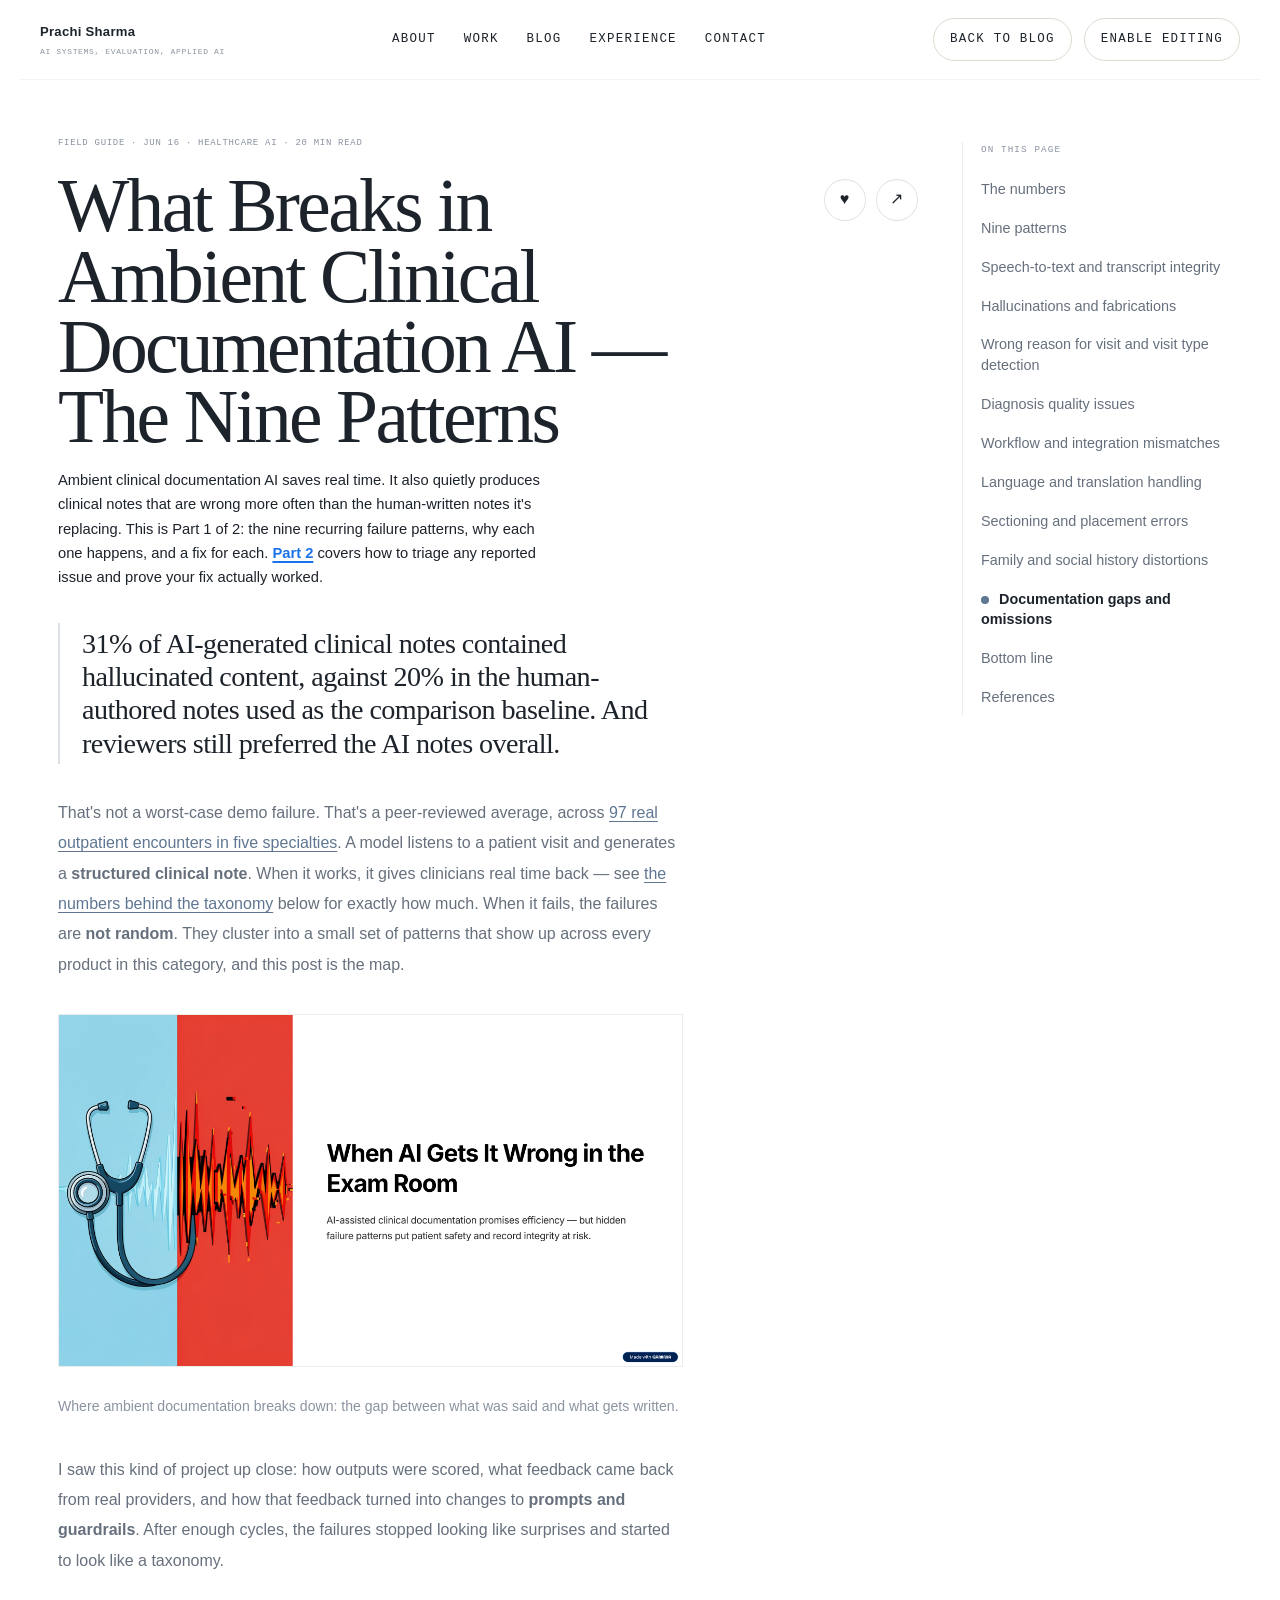
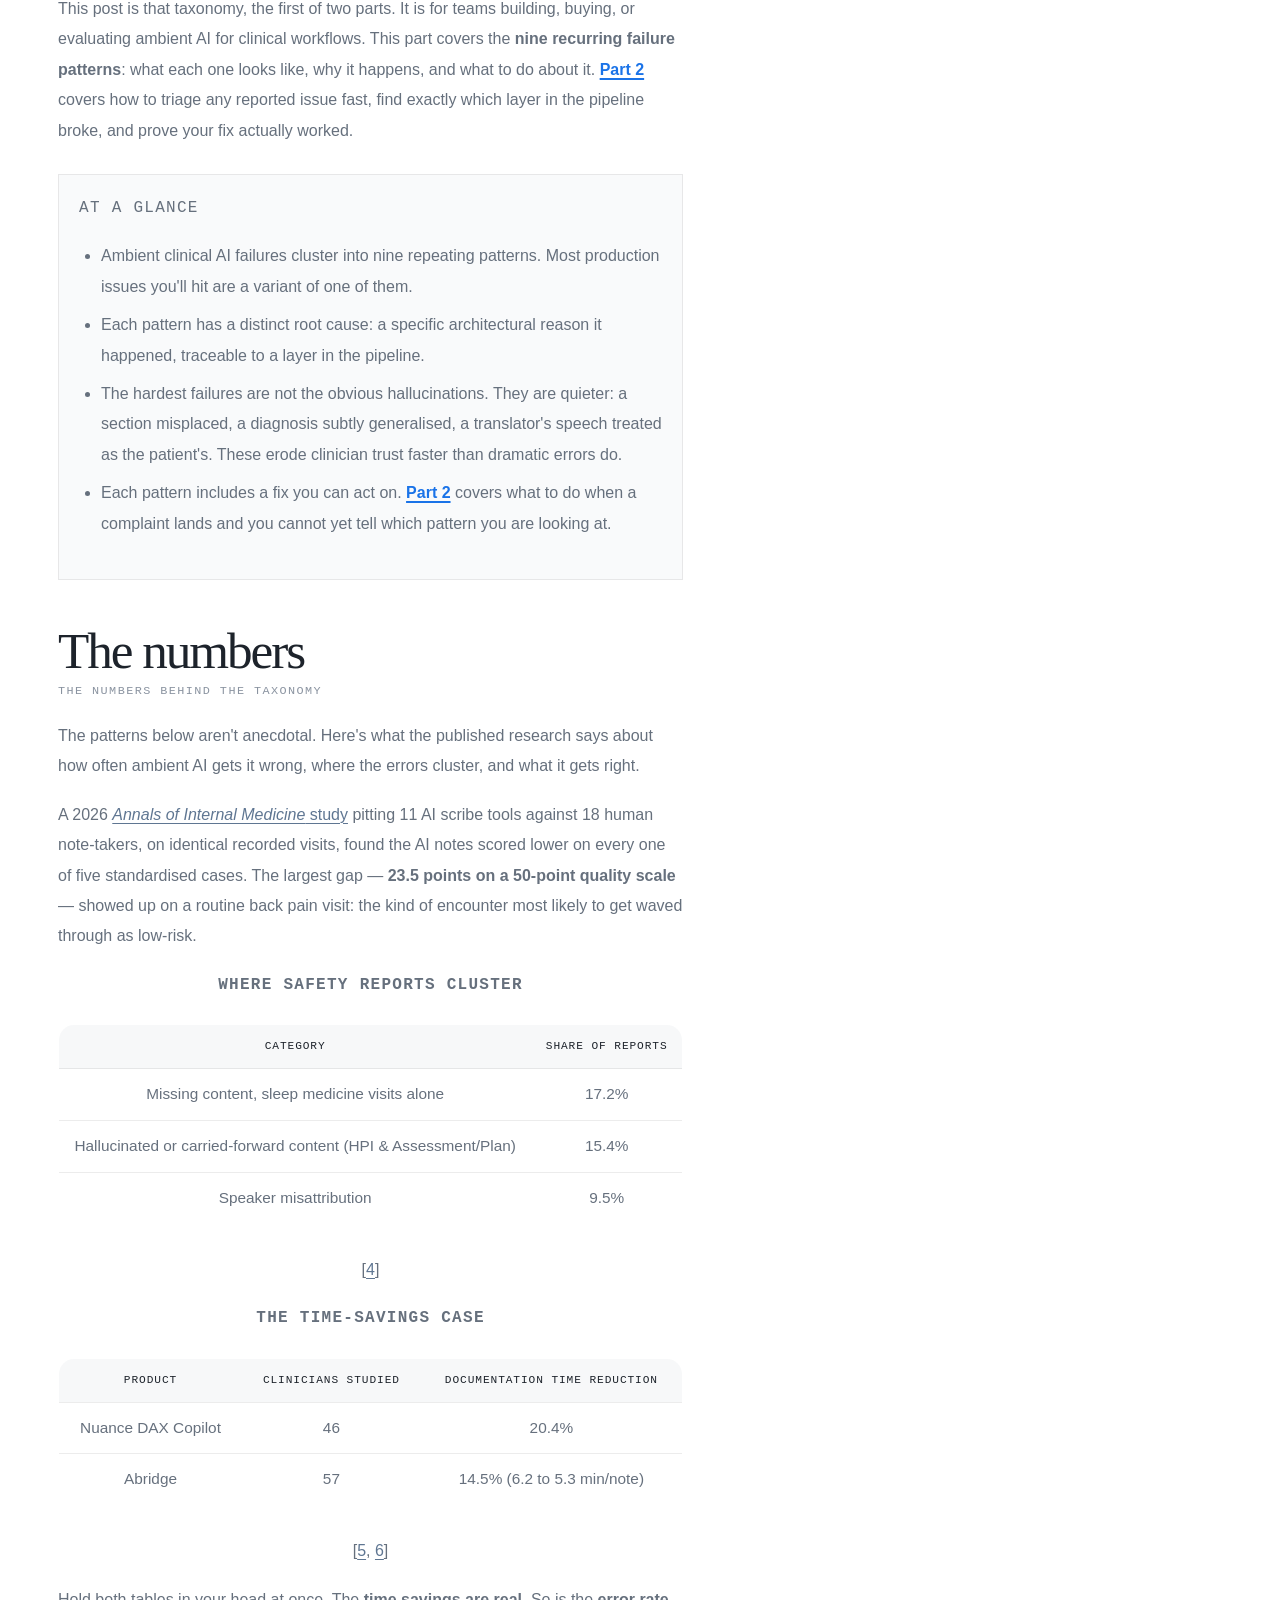
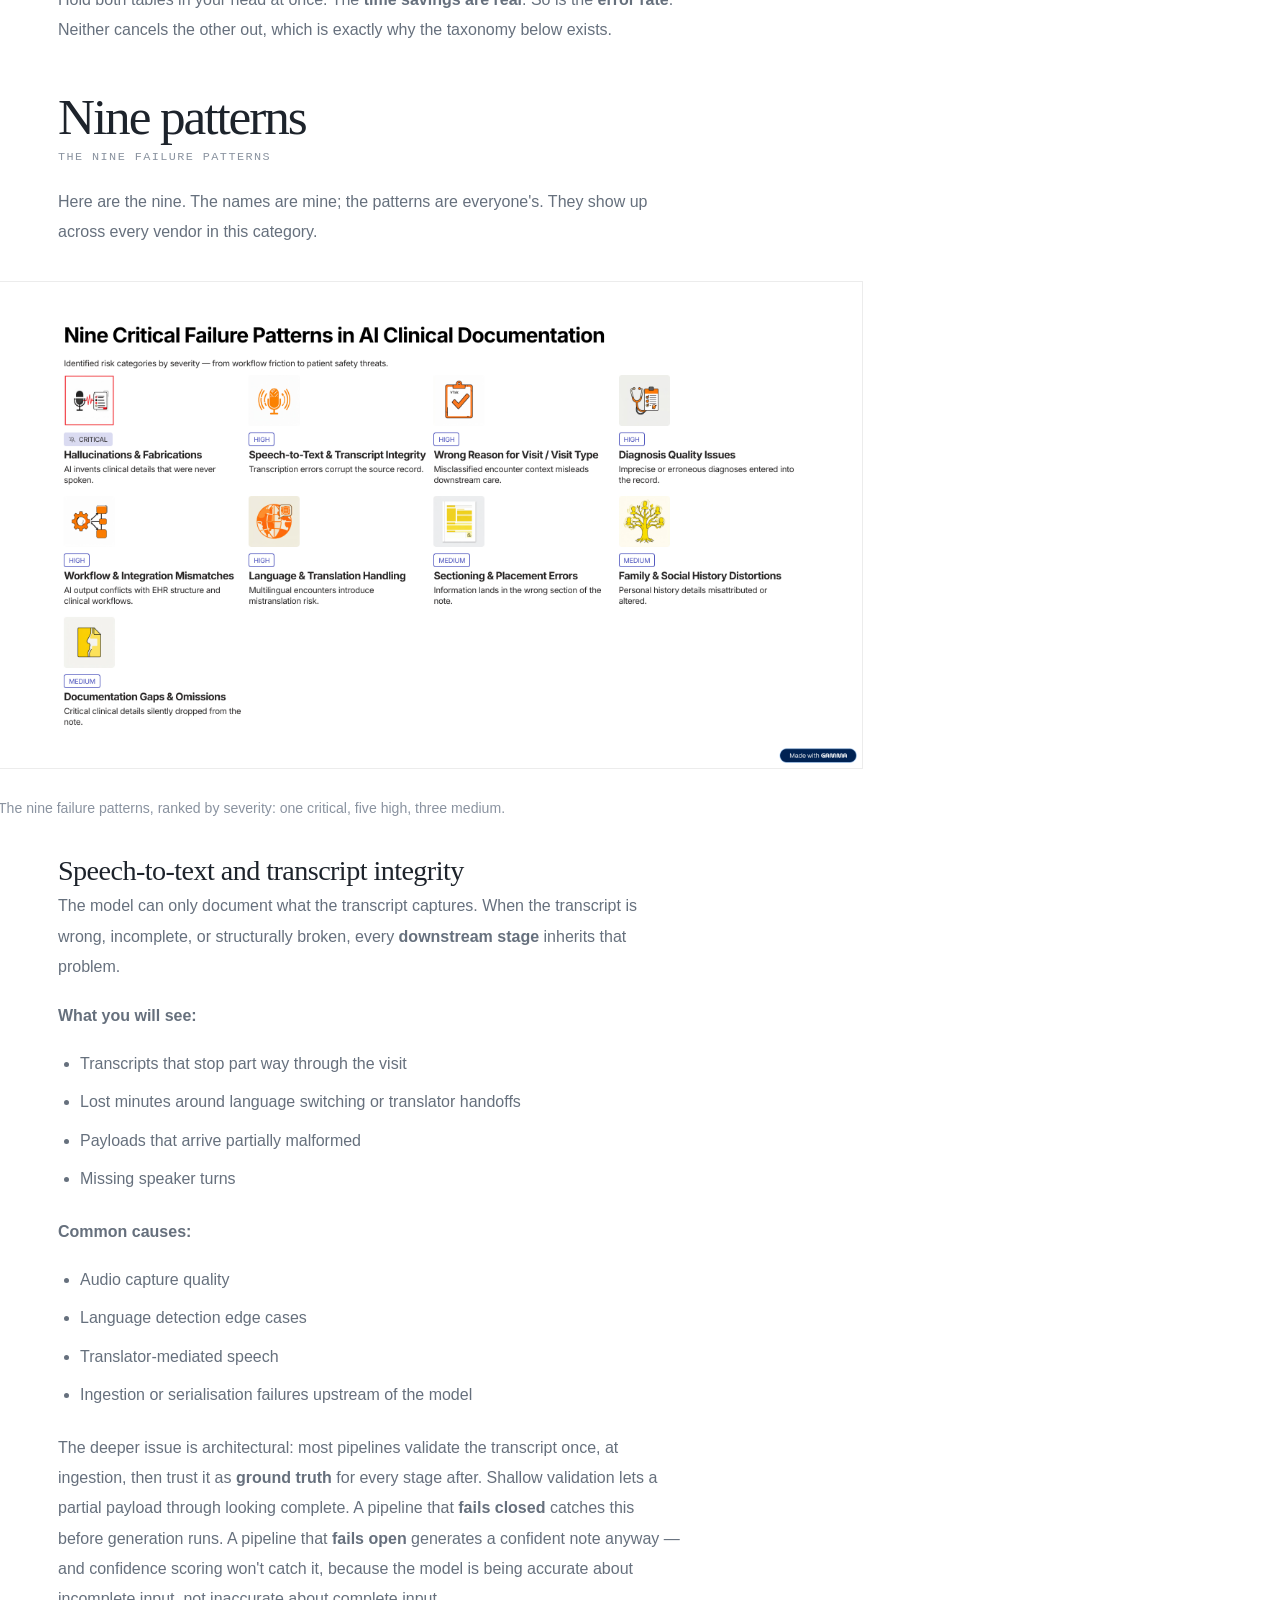
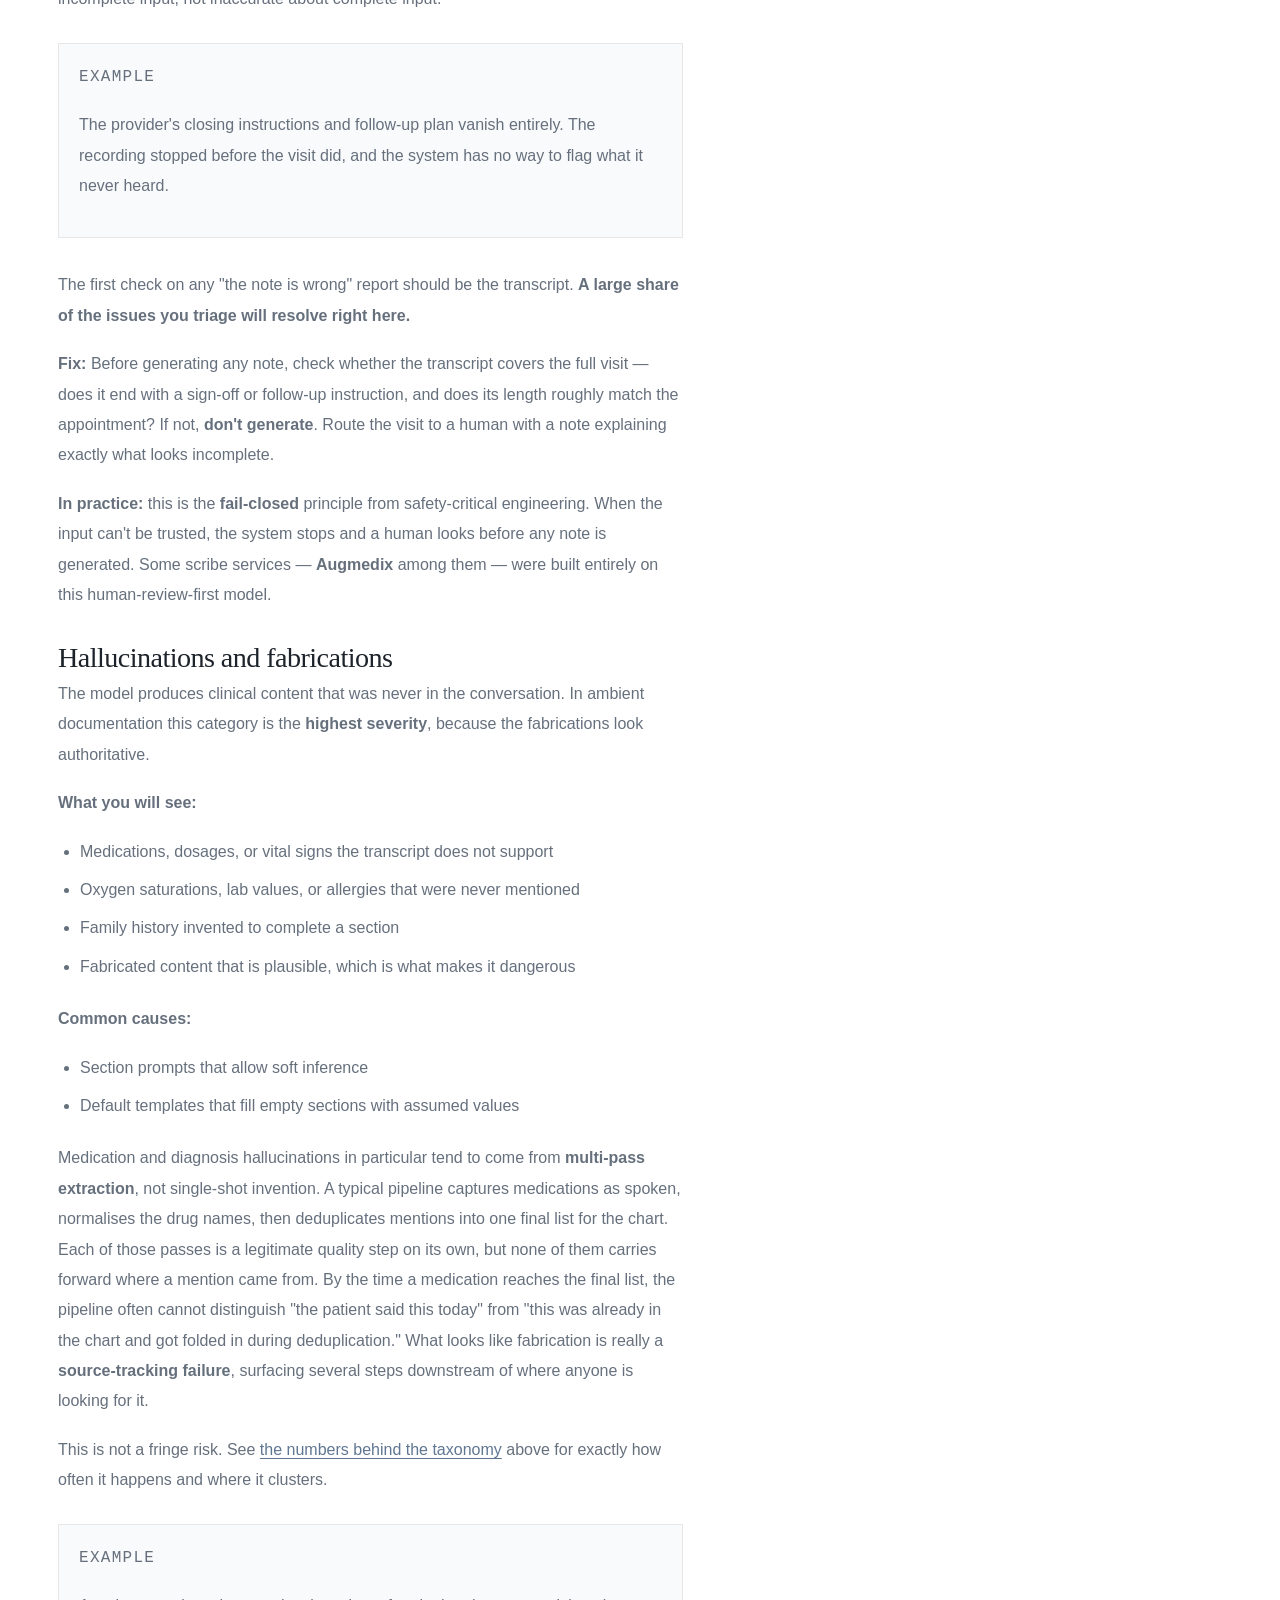
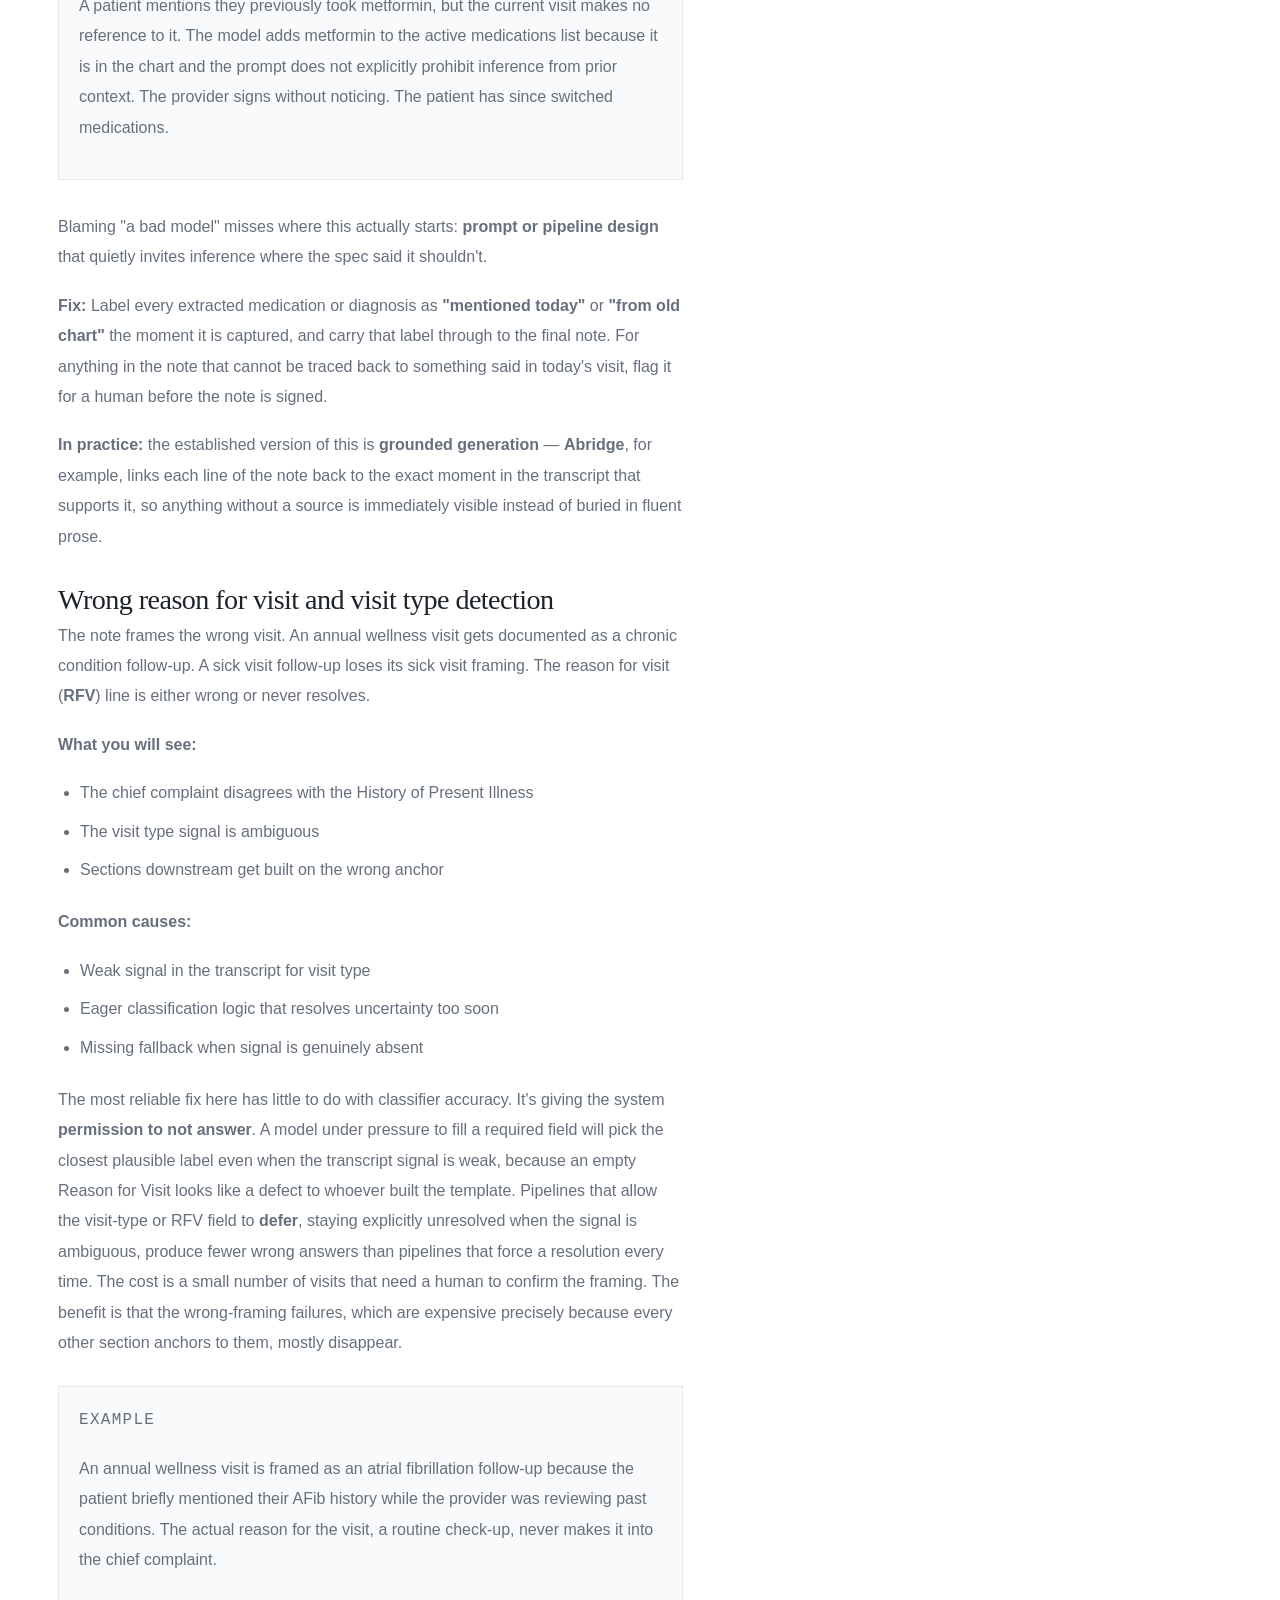
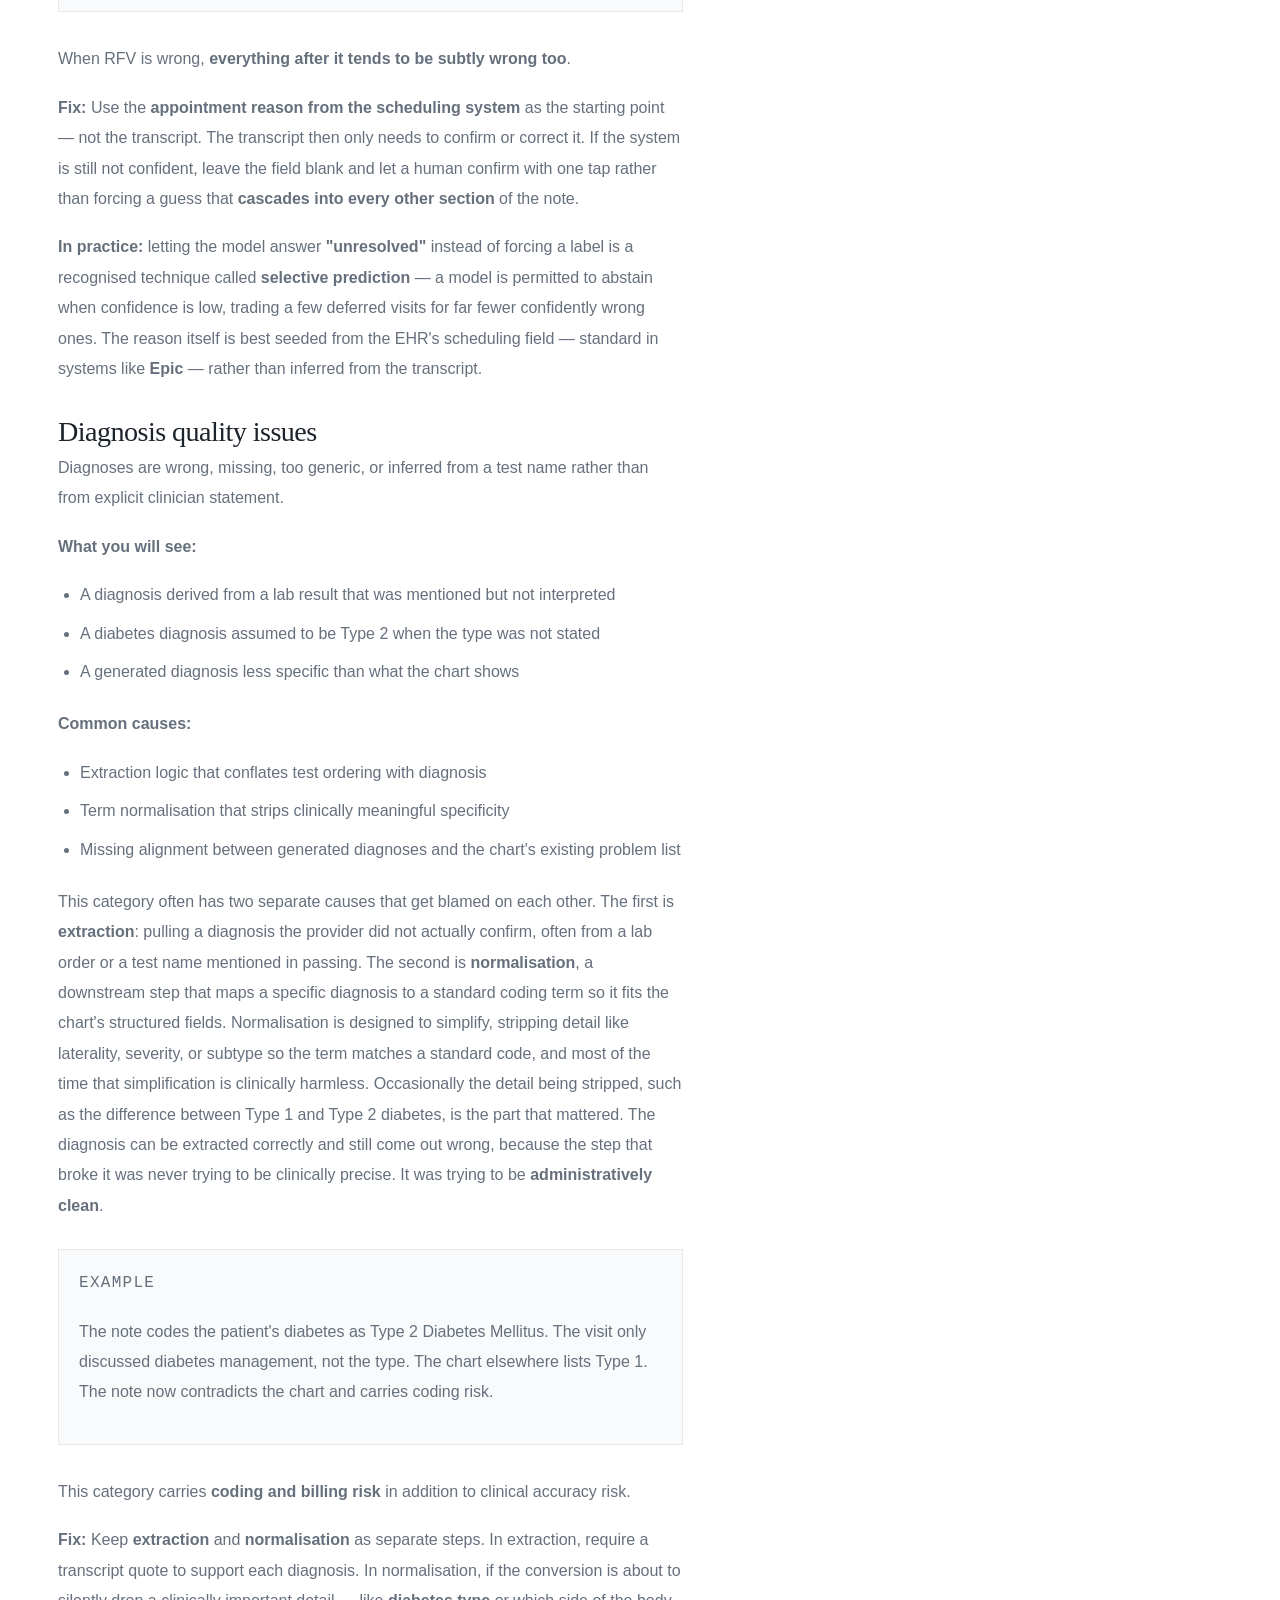
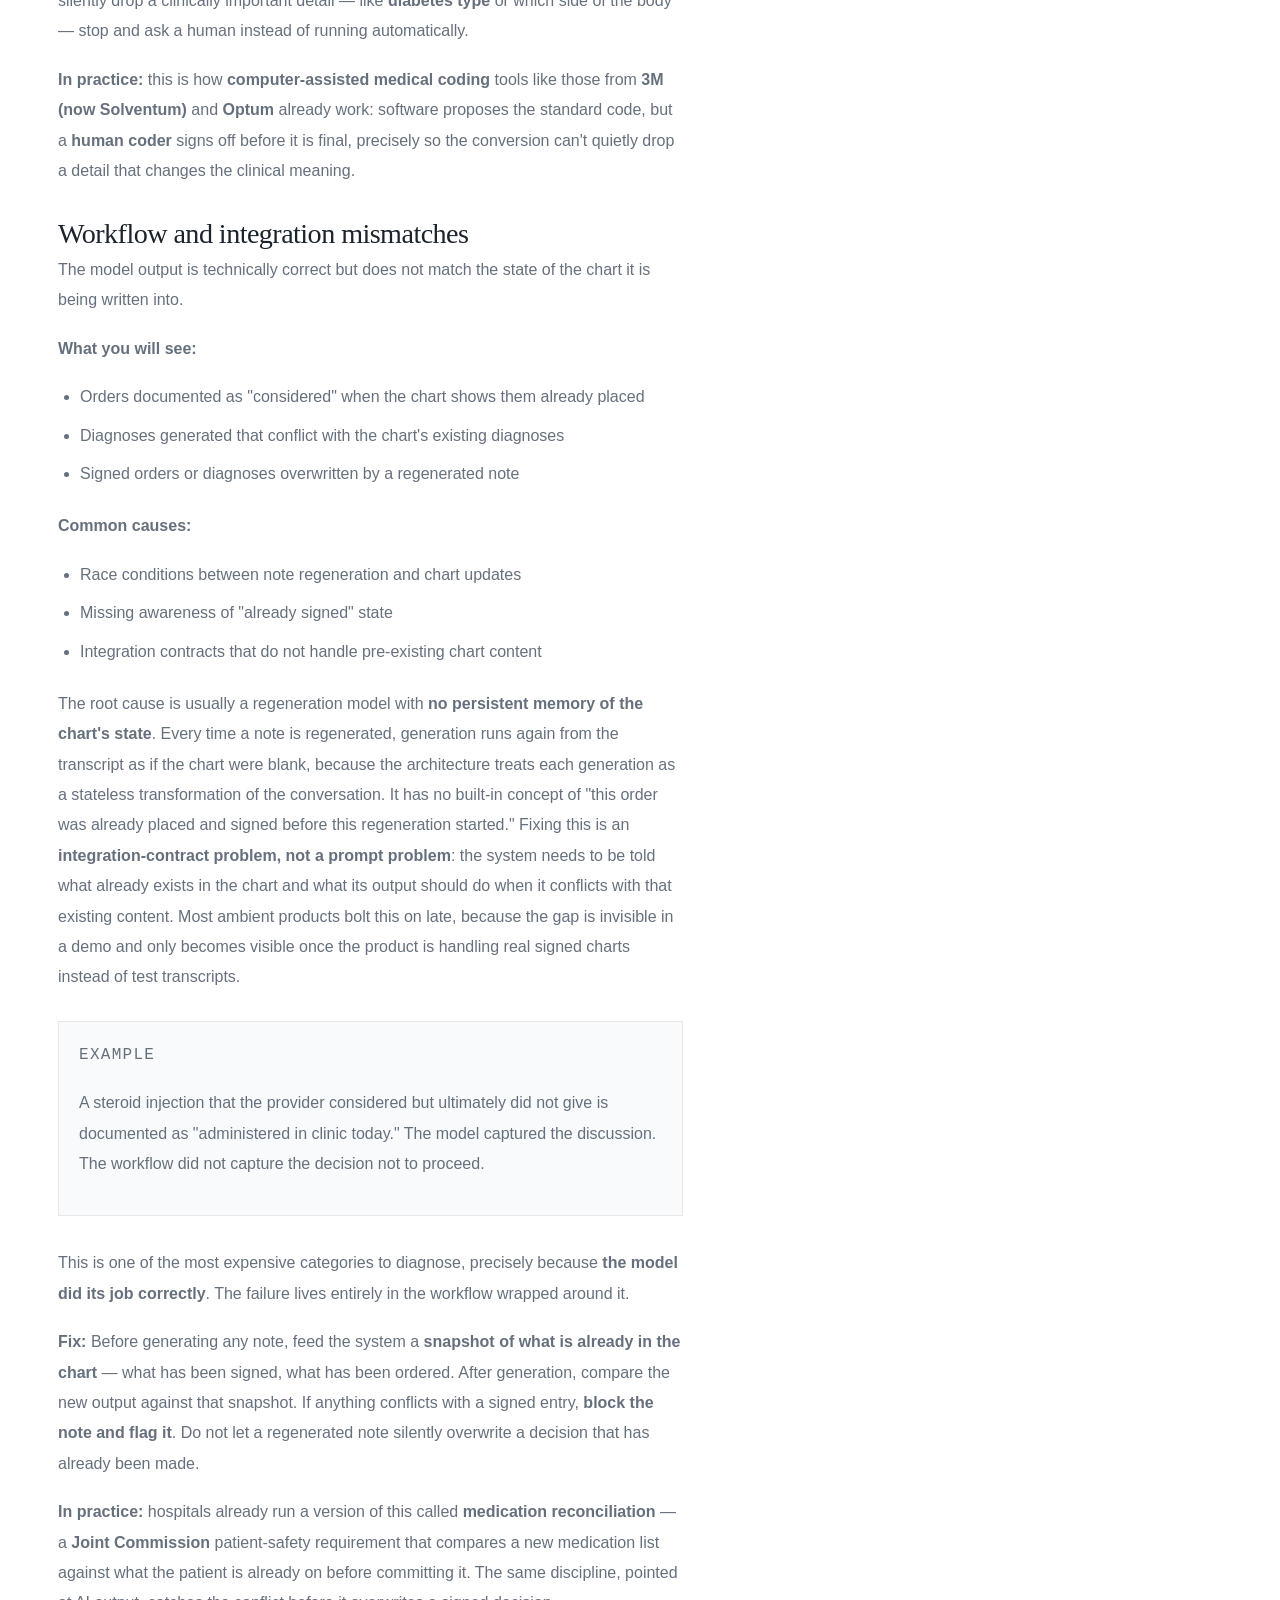
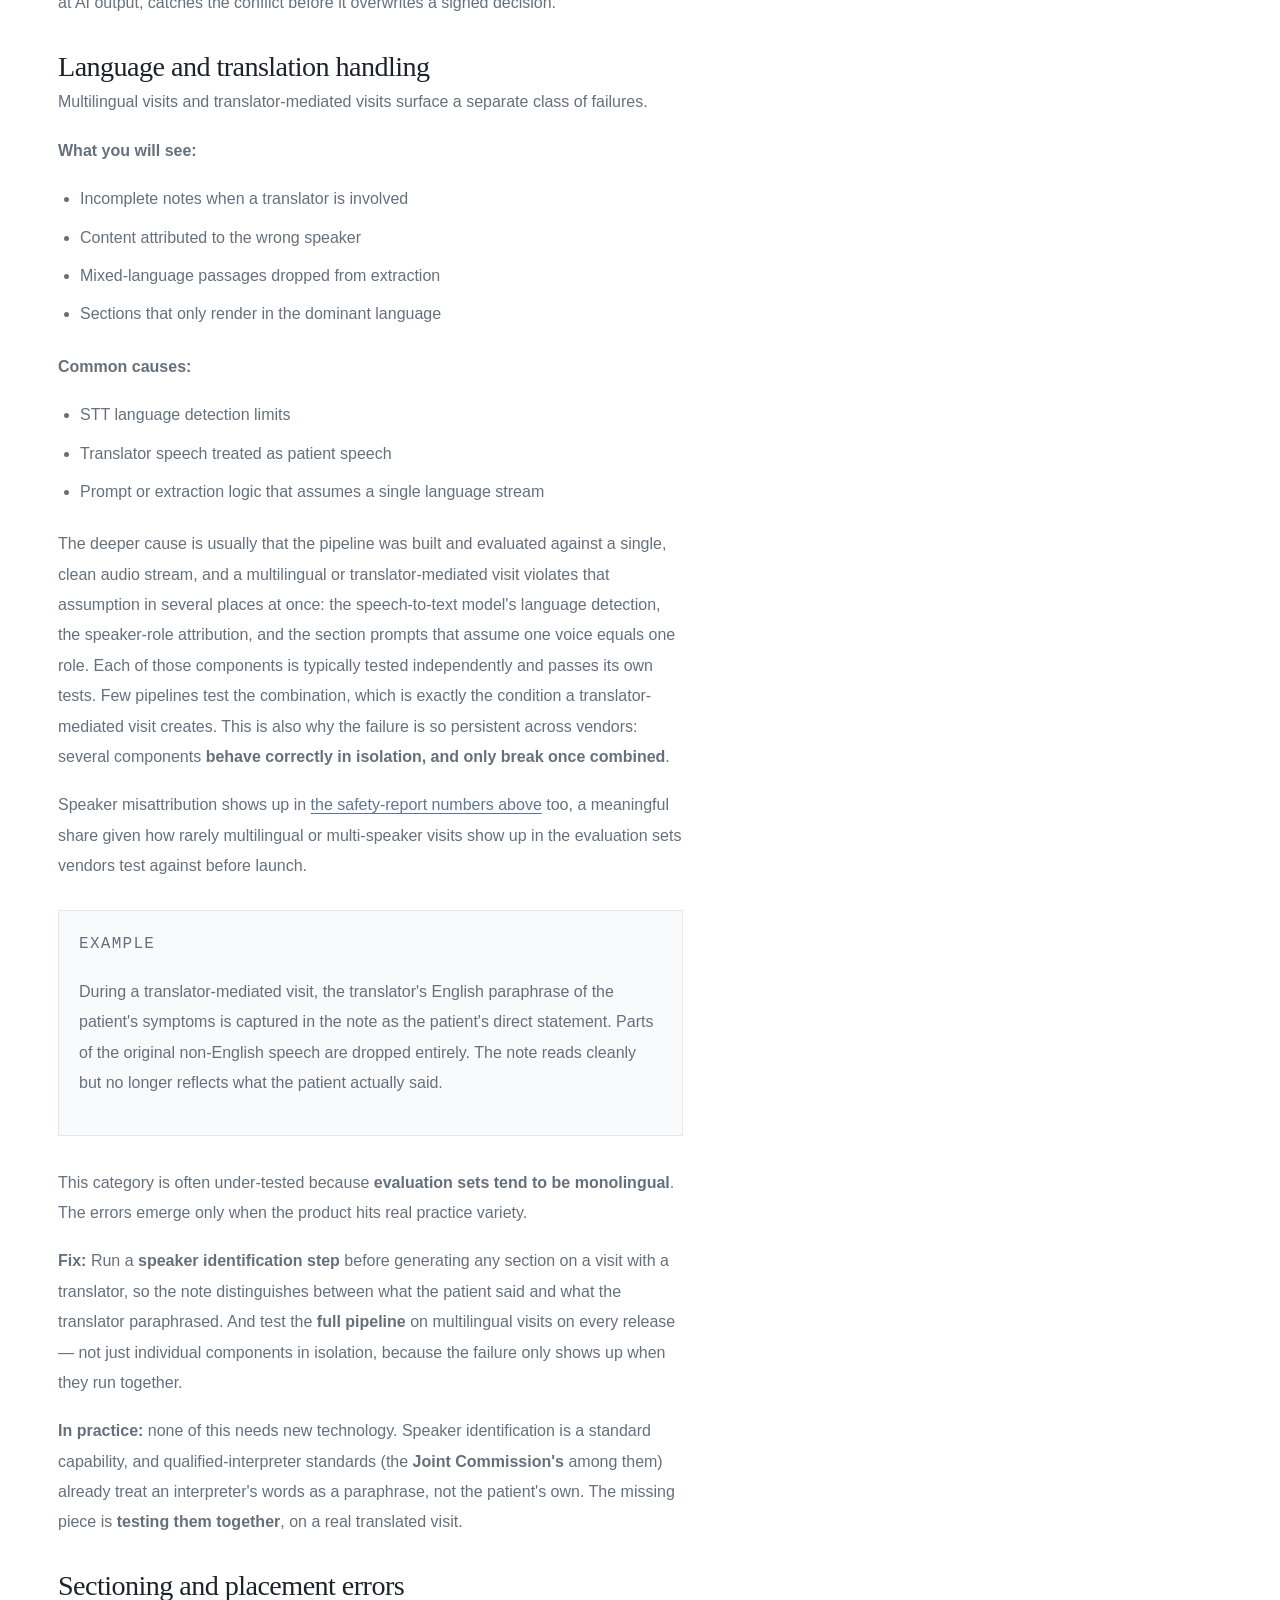
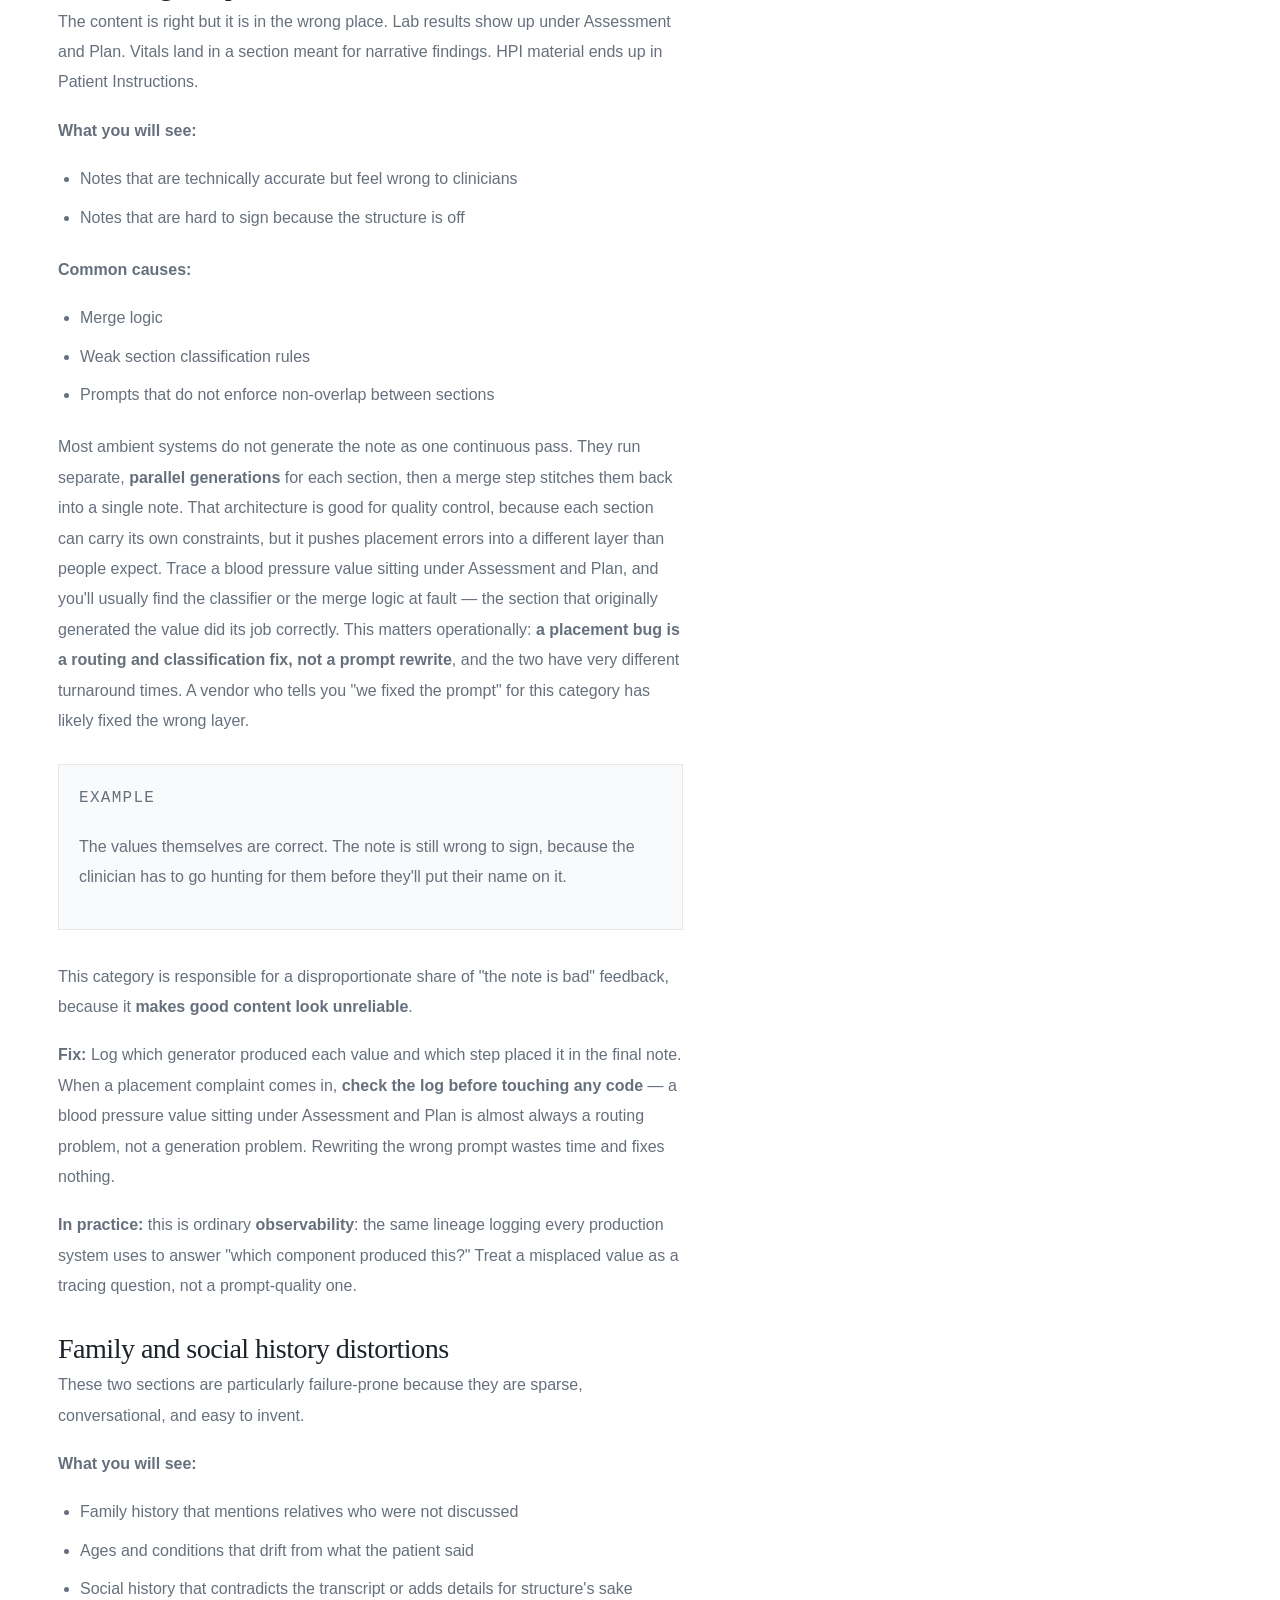
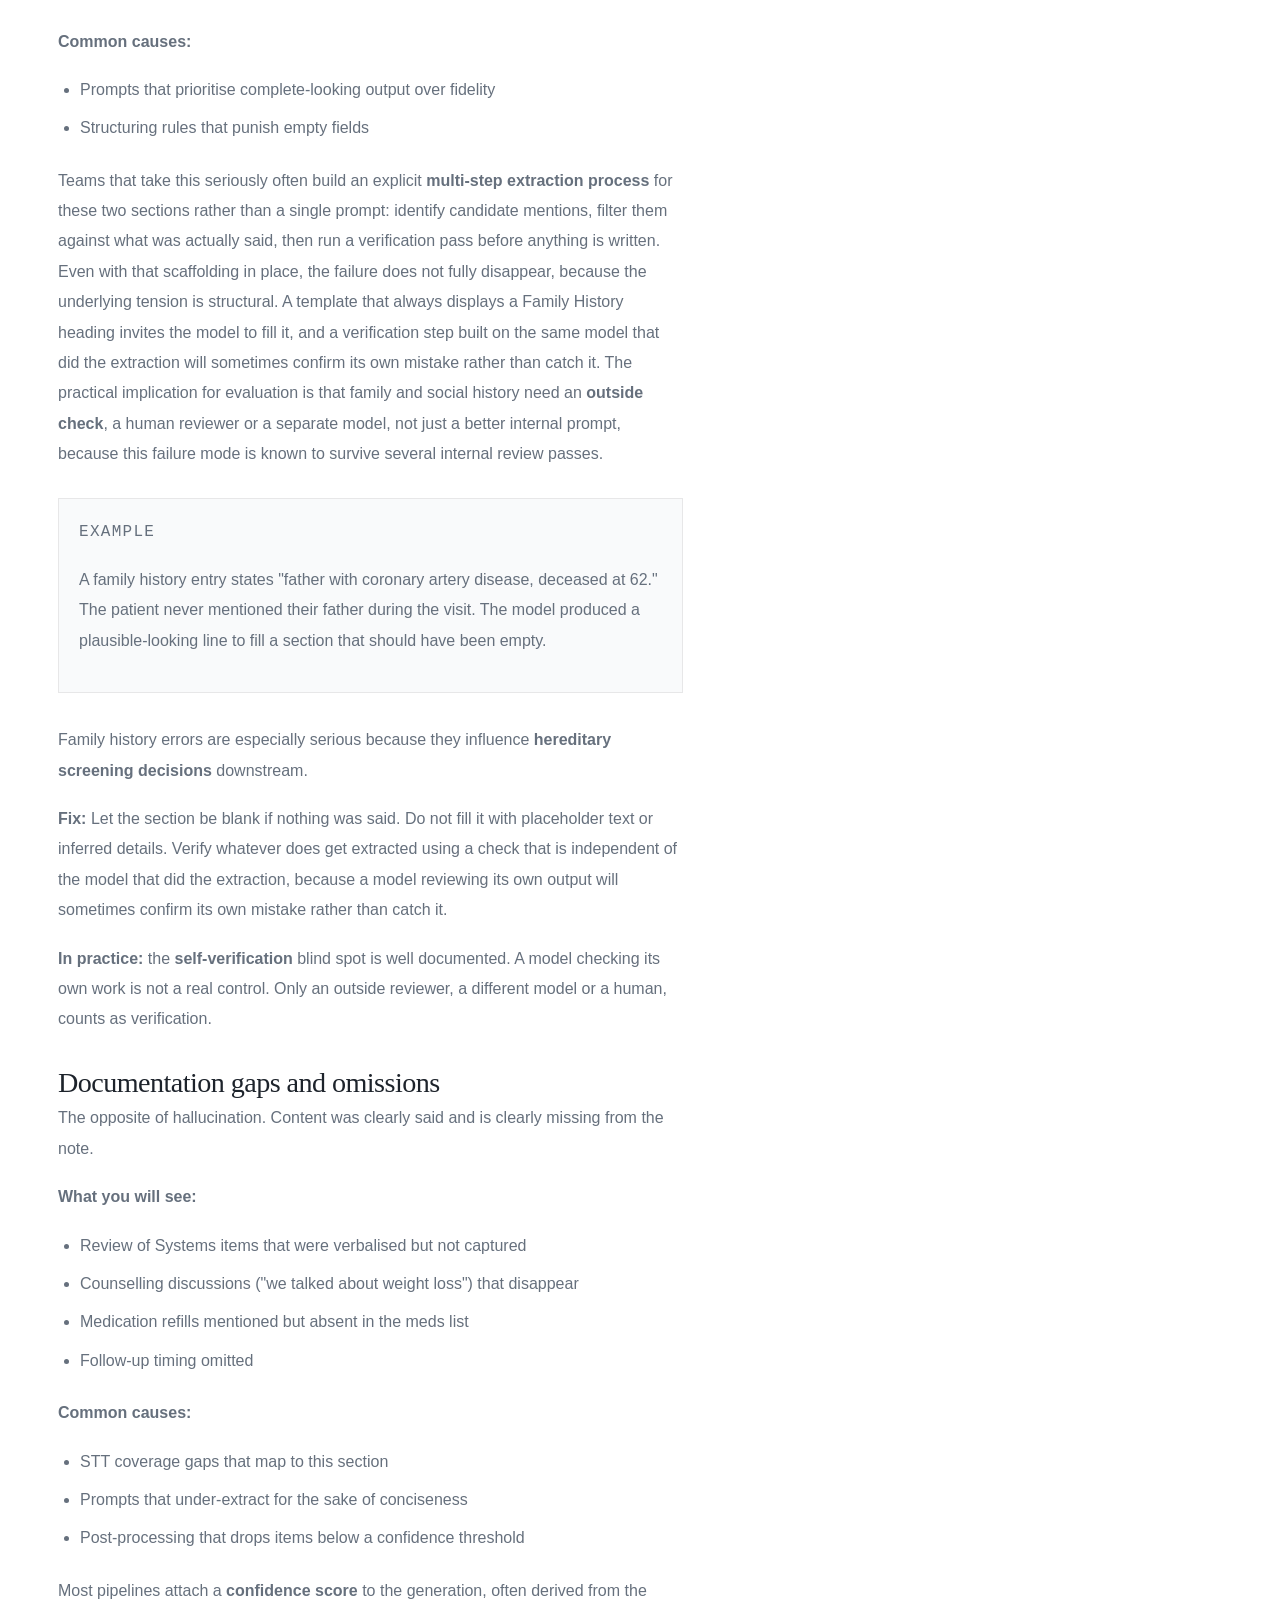
==== commit 975f6274: "Thin em dashes and remove antithesis construction in ambient AI posts Co-Authored-By: Claude Opus 4." ====
--- a/blog-ambient-clinical-ai-failures.html
+++ b/blog-ambient-clinical-ai-failures.html
@@ -79,7 +79,7 @@
 
             <div class="article-prose editable-prose" id="article-prose" contenteditable="false">
               <blockquote class="article-pullquote">
-                31% of AI-generated clinical notes contained hallucinated content, against 20% in the human-authored notes used as the comparison baseline — and reviewers still preferred the AI notes overall.
+                31% of AI-generated clinical notes contained hallucinated content, against 20% in the human-authored notes used as the comparison baseline. And reviewers still preferred the AI notes overall.
               </blockquote>
 
               <p>That's not a worst-case demo failure. That's a peer-reviewed average, across <a class="article-reference-inline" href="#ref-1">97 real outpatient encounters in five specialties</a>. A model listens to a patient visit and generates a <strong>structured clinical note</strong>. When it works, it gives clinicians real time back — see <a class="article-jump-link" href="#the-numbers-behind-the-taxonomy">the numbers behind the taxonomy</a> below for exactly how much. When it fails, the failures are <strong>not random</strong>. They cluster into a small set of patterns that show up across every product in this category, and this post is the map.</p>
@@ -89,15 +89,15 @@
                 <figcaption class="article-caption">Where ambient documentation breaks down: the gap between what was said and what gets written.</figcaption>
               </figure>
 
-              <p>I saw this kind of project up close — how outputs were scored, what feedback came back from real providers, and how that feedback turned into changes to <strong>prompts and guardrails</strong>. After enough cycles, the failures stopped looking like surprises and started to look like a taxonomy.</p>
-
-              <p>This post is that taxonomy — the first of two parts. It is for teams building, buying, or evaluating ambient AI for clinical workflows. This part covers the <strong>nine recurring failure patterns</strong>: what each one looks like, why it happens, and what to do about it. <a class="article-part-link" href="./blog-ambient-clinical-ai-triage-and-fixes.html">Part 2</a> covers how to triage any reported issue fast, find exactly which layer in the pipeline broke, and prove your fix actually worked.</p>
+              <p>I saw this kind of project up close: how outputs were scored, what feedback came back from real providers, and how that feedback turned into changes to <strong>prompts and guardrails</strong>. After enough cycles, the failures stopped looking like surprises and started to look like a taxonomy.</p>
+
+              <p>This post is that taxonomy, the first of two parts. It is for teams building, buying, or evaluating ambient AI for clinical workflows. This part covers the <strong>nine recurring failure patterns</strong>: what each one looks like, why it happens, and what to do about it. <a class="article-part-link" href="./blog-ambient-clinical-ai-triage-and-fixes.html">Part 2</a> covers how to triage any reported issue fast, find exactly which layer in the pipeline broke, and prove your fix actually worked.</p>
 
               <div class="article-callout">
                 <p class="article-callout-label">At a glance</p>
                 <ul>
                   <li>Ambient clinical AI failures cluster into nine repeating patterns. Most production issues you'll hit are a variant of one of them.</li>
-                  <li>Each pattern has a distinct root cause and mechanism — not "the model hallucinated," but a specific architectural reason it happened.</li>
+                  <li>Each pattern has a distinct root cause: a specific architectural reason it happened, traceable to a layer in the pipeline.</li>
                   <li>The hardest failures are not the obvious hallucinations. They are quieter: a section misplaced, a diagnosis subtly generalised, a translator's speech treated as the patient's. These erode clinician trust faster than dramatic errors do.</li>
                   <li>Each pattern includes a fix you can act on. <a class="article-part-link" href="./blog-ambient-clinical-ai-triage-and-fixes.html">Part 2</a> covers what to do when a complaint lands and you cannot yet tell which pattern you are looking at.</li>
                 </ul>
@@ -158,11 +158,11 @@
               </table>
               <p class="article-caption article-caption--center">[<a class="article-reference-inline" href="#ref-5">5</a>, <a class="article-reference-inline" href="#ref-6">6</a>]</p>
 
-              <p>Hold both tables in your head at once. The <strong>time savings are real</strong>. So is the <strong>error rate</strong>. Neither cancels the other out — which is exactly why the taxonomy below exists.</p>
+              <p>Hold both tables in your head at once. The <strong>time savings are real</strong>. So is the <strong>error rate</strong>. Neither cancels the other out, which is exactly why the taxonomy below exists.</p>
 
               <p class="article-section-label">Nine patterns</p>
               <h3>The nine failure patterns</h3>
-              <p>Here are the nine. The names are mine; the patterns are everyone's — they show up across every vendor in this category.</p>
+              <p>Here are the nine. The names are mine; the patterns are everyone's. They show up across every vendor in this category.</p>
 
               <figure class="article-figure article-figure--wide">
                 <img src="./assets/article/ambient-clinical-ai-nine-patterns.png" alt="3x3 icon grid of the nine failure patterns, each tile color-coded by severity from critical to medium." />
@@ -188,11 +188,11 @@
               <p>The deeper issue is architectural: most pipelines validate the transcript once, at ingestion, then trust it as <strong>ground truth</strong> for every stage after. Shallow validation lets a partial payload through looking complete. A pipeline that <strong>fails closed</strong> catches this before generation runs. A pipeline that <strong>fails open</strong> generates a confident note anyway — and confidence scoring won't catch it, because the model is being accurate about incomplete input, not inaccurate about complete input.</p>
               <div class="article-callout">
                 <p class="article-callout-label">Example</p>
-                <p>The provider's closing instructions and follow-up plan vanish entirely — the recording stopped before the visit did, and the system has no way to flag what it never heard.</p>
+                <p>The provider's closing instructions and follow-up plan vanish entirely. The recording stopped before the visit did, and the system has no way to flag what it never heard.</p>
               </div>
               <p>The first check on any "the note is wrong" report should be the transcript. <strong>A large share of the issues you triage will resolve right here.</strong></p>
               <p><strong>Fix:</strong> Before generating any note, check whether the transcript covers the full visit — does it end with a sign-off or follow-up instruction, and does its length roughly match the appointment? If not, <strong>don't generate</strong>. Route the visit to a human with a note explaining exactly what looks incomplete.</p>
-              <p><strong>In practice:</strong> this is the <strong>fail-closed</strong> principle from safety-critical engineering — when the input can't be trusted, the system stops and a human looks before any note is generated. Some scribe services — <strong>Augmedix</strong> among them — were built entirely on this human-review-first model.</p>
+              <p><strong>In practice:</strong> this is the <strong>fail-closed</strong> principle from safety-critical engineering. When the input can't be trusted, the system stops and a human looks before any note is generated. Some scribe services — <strong>Augmedix</strong> among them — were built entirely on this human-review-first model.</p>
 
               <p class="article-section-label article-subsection-label">Hallucinations and fabrications</p>
               <p>The model produces clinical content that was never in the conversation. In ambient documentation this category is the <strong>highest severity</strong>, because the fabrications look authoritative.</p>
@@ -201,7 +201,7 @@
                 <li>Medications, dosages, or vital signs the transcript does not support</li>
                 <li>Oxygen saturations, lab values, or allergies that were never mentioned</li>
                 <li>Family history invented to complete a section</li>
-                <li>Fabricated content that is plausible — which is what makes it dangerous</li>
+                <li>Fabricated content that is plausible, which is what makes it dangerous</li>
               </ul>
               <p><strong>Common causes:</strong></p>
               <ul>
@@ -209,7 +209,7 @@
                 <li>Default templates that fill empty sections with assumed values</li>
               </ul>
               <p>Medication and diagnosis hallucinations in particular tend to come from <strong>multi-pass extraction</strong>, not single-shot invention. A typical pipeline captures medications as spoken, normalises the drug names, then deduplicates mentions into one final list for the chart. Each of those passes is a legitimate quality step on its own, but none of them carries forward where a mention came from. By the time a medication reaches the final list, the pipeline often cannot distinguish "the patient said this today" from "this was already in the chart and got folded in during deduplication." What looks like fabrication is really a <strong>source-tracking failure</strong>, surfacing several steps downstream of where anyone is looking for it.</p>
-              <p>This is not a fringe risk — see <a class="article-jump-link" href="#the-numbers-behind-the-taxonomy">the numbers behind the taxonomy</a> above for exactly how often it happens and where it clusters.</p>
+              <p>This is not a fringe risk. See <a class="article-jump-link" href="#the-numbers-behind-the-taxonomy">the numbers behind the taxonomy</a> above for exactly how often it happens and where it clusters.</p>
               <div class="article-callout">
                 <p class="article-callout-label">Example</p>
                 <p>A patient mentions they previously took metformin, but the current visit makes no reference to it. The model adds metformin to the active medications list because it is in the chart and the prompt does not explicitly prohibit inference from prior context. The provider signs without noticing. The patient has since switched medications.</p>
@@ -232,7 +232,7 @@
                 <li>Eager classification logic that resolves uncertainty too soon</li>
                 <li>Missing fallback when signal is genuinely absent</li>
               </ul>
-              <p>The most reliable fix here has little to do with classifier accuracy — it's giving the system <strong>permission to not answer</strong>. A model under pressure to fill a required field will pick the closest plausible label even when the transcript signal is weak, because an empty Reason for Visit looks like a defect to whoever built the template. Pipelines that allow the visit-type or RFV field to <strong>defer</strong>, staying explicitly unresolved when the signal is ambiguous, produce fewer wrong answers than pipelines that force a resolution every time. The cost is a small number of visits that need a human to confirm the framing. The benefit is that the wrong-framing failures, which are expensive precisely because every other section anchors to them, mostly disappear.</p>
+              <p>The most reliable fix here has little to do with classifier accuracy. It's giving the system <strong>permission to not answer</strong>. A model under pressure to fill a required field will pick the closest plausible label even when the transcript signal is weak, because an empty Reason for Visit looks like a defect to whoever built the template. Pipelines that allow the visit-type or RFV field to <strong>defer</strong>, staying explicitly unresolved when the signal is ambiguous, produce fewer wrong answers than pipelines that force a resolution every time. The cost is a small number of visits that need a human to confirm the framing. The benefit is that the wrong-framing failures, which are expensive precisely because every other section anchors to them, mostly disappear.</p>
               <div class="article-callout">
                 <p class="article-callout-label">Example</p>
                 <p>An annual wellness visit is framed as an atrial fibrillation follow-up because the patient briefly mentioned their AFib history while the provider was reviewing past conditions. The actual reason for the visit, a routine check-up, never makes it into the chief complaint.</p>
@@ -262,7 +262,7 @@
               </div>
               <p>This category carries <strong>coding and billing risk</strong> in addition to clinical accuracy risk.</p>
               <p><strong>Fix:</strong> Keep <strong>extraction</strong> and <strong>normalisation</strong> as separate steps. In extraction, require a transcript quote to support each diagnosis. In normalisation, if the conversion is about to silently drop a clinically important detail — like <strong>diabetes type</strong> or which side of the body — stop and ask a human instead of running automatically.</p>
-              <p><strong>In practice:</strong> this is how <strong>computer-assisted medical coding</strong> tools — like those from <strong>3M (now Solventum)</strong> and <strong>Optum</strong> — already work: software proposes the standard code, but a <strong>human coder</strong> signs off before it is final, precisely so the conversion can't quietly drop a detail that changes the clinical meaning.</p>
+              <p><strong>In practice:</strong> this is how <strong>computer-assisted medical coding</strong> tools like those from <strong>3M (now Solventum)</strong> and <strong>Optum</strong> already work: software proposes the standard code, but a <strong>human coder</strong> signs off before it is final, precisely so the conversion can't quietly drop a detail that changes the clinical meaning.</p>
 
               <p class="article-section-label article-subsection-label">Workflow and integration mismatches</p>
               <p>The model output is technically correct but does not match the state of the chart it is being written into.</p>
@@ -283,7 +283,7 @@
                 <p class="article-callout-label">Example</p>
                 <p>A steroid injection that the provider considered but ultimately did not give is documented as "administered in clinic today." The model captured the discussion. The workflow did not capture the decision not to proceed.</p>
               </div>
-              <p>This is one of the most expensive categories to diagnose, precisely because <strong>the model did its job correctly</strong> — the failure lives entirely in the workflow wrapped around it.</p>
+              <p>This is one of the most expensive categories to diagnose, precisely because <strong>the model did its job correctly</strong>. The failure lives entirely in the workflow wrapped around it.</p>
               <p><strong>Fix:</strong> Before generating any note, feed the system a <strong>snapshot of what is already in the chart</strong> — what has been signed, what has been ordered. After generation, compare the new output against that snapshot. If anything conflicts with a signed entry, <strong>block the note and flag it</strong>. Do not let a regenerated note silently overwrite a decision that has already been made.</p>
               <p><strong>In practice:</strong> hospitals already run a version of this called <strong>medication reconciliation</strong> — a <strong>Joint Commission</strong> patient-safety requirement that compares a new medication list against what the patient is already on before committing it. The same discipline, pointed at AI output, catches the conflict before it overwrites a signed decision.</p>
 
@@ -303,14 +303,14 @@
                 <li>Prompt or extraction logic that assumes a single language stream</li>
               </ul>
               <p>The deeper cause is usually that the pipeline was built and evaluated against a single, clean audio stream, and a multilingual or translator-mediated visit violates that assumption in several places at once: the speech-to-text model's language detection, the speaker-role attribution, and the section prompts that assume one voice equals one role. Each of those components is typically tested independently and passes its own tests. Few pipelines test the combination, which is exactly the condition a translator-mediated visit creates. This is also why the failure is so persistent across vendors: several components <strong>behave correctly in isolation, and only break once combined</strong>.</p>
-              <p>Speaker misattribution shows up in <a class="article-jump-link" href="#the-numbers-behind-the-taxonomy">the safety-report numbers above</a> too — a meaningful share given how rarely multilingual or multi-speaker visits show up in the evaluation sets vendors test against before launch.</p>
+              <p>Speaker misattribution shows up in <a class="article-jump-link" href="#the-numbers-behind-the-taxonomy">the safety-report numbers above</a> too, a meaningful share given how rarely multilingual or multi-speaker visits show up in the evaluation sets vendors test against before launch.</p>
               <div class="article-callout">
                 <p class="article-callout-label">Example</p>
                 <p>During a translator-mediated visit, the translator's English paraphrase of the patient's symptoms is captured in the note as the patient's direct statement. Parts of the original non-English speech are dropped entirely. The note reads cleanly but no longer reflects what the patient actually said.</p>
               </div>
               <p>This category is often under-tested because <strong>evaluation sets tend to be monolingual</strong>. The errors emerge only when the product hits real practice variety.</p>
               <p><strong>Fix:</strong> Run a <strong>speaker identification step</strong> before generating any section on a visit with a translator, so the note distinguishes between what the patient said and what the translator paraphrased. And test the <strong>full pipeline</strong> on multilingual visits on every release — not just individual components in isolation, because the failure only shows up when they run together.</p>
-              <p><strong>In practice:</strong> none of this needs new technology — speaker identification is a standard capability, and qualified-interpreter standards (the <strong>Joint Commission's</strong> among them) already treat an interpreter's words as a paraphrase, not the patient's own. The missing piece is <strong>testing them together</strong>, on a real translated visit.</p>
+              <p><strong>In practice:</strong> none of this needs new technology. Speaker identification is a standard capability, and qualified-interpreter standards (the <strong>Joint Commission's</strong> among them) already treat an interpreter's words as a paraphrase, not the patient's own. The missing piece is <strong>testing them together</strong>, on a real translated visit.</p>
 
               <p class="article-section-label article-subsection-label">Sectioning and placement errors</p>
               <p>The content is right but it is in the wrong place. Lab results show up under Assessment and Plan. Vitals land in a section meant for narrative findings. HPI material ends up in Patient Instructions.</p>
@@ -332,7 +332,7 @@
               </div>
               <p>This category is responsible for a disproportionate share of "the note is bad" feedback, because it <strong>makes good content look unreliable</strong>.</p>
               <p><strong>Fix:</strong> Log which generator produced each value and which step placed it in the final note. When a placement complaint comes in, <strong>check the log before touching any code</strong> — a blood pressure value sitting under Assessment and Plan is almost always a routing problem, not a generation problem. Rewriting the wrong prompt wastes time and fixes nothing.</p>
-              <p><strong>In practice:</strong> this is ordinary <strong>observability</strong> — the same lineage logging every production system uses to answer "which component produced this?" Treat a misplaced value as a tracing question, not a prompt-quality one.</p>
+              <p><strong>In practice:</strong> this is ordinary <strong>observability</strong>: the same lineage logging every production system uses to answer "which component produced this?" Treat a misplaced value as a tracing question, not a prompt-quality one.</p>
 
               <p class="article-section-label article-subsection-label">Family and social history distortions</p>
               <p>These two sections are particularly failure-prone because they are sparse, conversational, and easy to invent.</p>
@@ -353,8 +353,8 @@
                 <p>A family history entry states "father with coronary artery disease, deceased at 62." The patient never mentioned their father during the visit. The model produced a plausible-looking line to fill a section that should have been empty.</p>
               </div>
               <p>Family history errors are especially serious because they influence <strong>hereditary screening decisions</strong> downstream.</p>
-              <p><strong>Fix:</strong> Let the section be blank if nothing was said — do not fill it with placeholder text or inferred details. Verify whatever does get extracted using a check that is independent of the model that did the extraction, because a model reviewing its own output will sometimes confirm its own mistake rather than catch it.</p>
-              <p><strong>In practice:</strong> the <strong>self-verification</strong> blind spot is well documented — a model checking its own work is not a real control. Only an outside reviewer, a different model or a human, counts as verification.</p>
+              <p><strong>Fix:</strong> Let the section be blank if nothing was said. Do not fill it with placeholder text or inferred details. Verify whatever does get extracted using a check that is independent of the model that did the extraction, because a model reviewing its own output will sometimes confirm its own mistake rather than catch it.</p>
+              <p><strong>In practice:</strong> the <strong>self-verification</strong> blind spot is well documented. A model checking its own work is not a real control. Only an outside reviewer, a different model or a human, counts as verification.</p>
 
               <p class="article-section-label article-subsection-label">Documentation gaps and omissions</p>
               <p>The opposite of hallucination. Content was clearly said and is clearly missing from the note.</p>
@@ -372,17 +372,17 @@
                 <li>Post-processing that drops items below a confidence threshold</li>
               </ul>
               <p>Most pipelines attach a <strong>confidence score</strong> to the generation, often derived from the model's own token probabilities, and use a near-zero score to catch total failure: an empty or malformed summary. That mechanism is good at catching <strong>catastrophic failure</strong>. It is blind to <strong>partial omission</strong>. A note that captures eight of ten things the provider said still looks confident, because the model was confident about everything it did generate. The two missing things do not lower the score, because the score has no way to know they were ever said. This is why omissions are usually caught by a provider re-reading the note rather than by any automated signal, and why they are the failure mode most likely to go undetected in a vendor's own internal quality metrics. If you are evaluating a vendor, ask specifically how they catch omissions, not just how they catch errors.</p>
-              <p>Omissions are the most common complaint type after hallucinations in the safety-report data — see <a class="article-jump-link" href="#the-numbers-behind-the-taxonomy">the numbers above</a>. Sleep medicine alone accounts for an outsized share, because counselling-heavy visits create the most opportunities for content to quietly drop below the confidence threshold.</p>
+              <p>Omissions are the most common complaint type after hallucinations in the safety-report data. See <a class="article-jump-link" href="#the-numbers-behind-the-taxonomy">the numbers above</a>. Sleep medicine alone accounts for an outsized share, because counselling-heavy visits create the most opportunities for content to quietly drop below the confidence threshold.</p>
               <div class="article-callout">
                 <p class="article-callout-label">Example</p>
                 <p>A multi-minute weight-loss counselling exchange between provider and patient is absent from the final note entirely. The clinician spent time on it, the patient agreed to changes, none of it appears in the documentation.</p>
               </div>
               <p>Gaps are less dramatic than fabrications but they create equal trust damage over time. Providers stop reviewing carefully, then start retyping, then stop using the system.</p>
               <p><strong>Fix:</strong> Track how often clinicians <strong>manually add content</strong> to the AI-generated note, broken down by section and visit type. <strong>A rising edit rate on a specific section</strong> — say, Plan or Counselling — is your omission signal. It costs nothing to instrument, uses what is already happening, and tells you exactly where the extraction is dropping content. For counselling-heavy visit types, also audit your extraction prompts for conciseness pressure: phrases like "keep it brief" will systematically drop low-confidence mentions before they ever reach the note.</p>
-              <p><strong>In practice:</strong> <strong>edit rate</strong> is already used as a quality signal across the industry — vendors like <strong>Nuance (DAX)</strong> measure how much clinicians change the AI note — which makes it proof-tested, not theoretical. The data is generated every time a clinician corrects a note, at zero added cost.</p>
+              <p><strong>In practice:</strong> <strong>edit rate</strong> is already used as a quality signal across the industry. Vendors like <strong>Nuance (DAX)</strong> measure how much clinicians change the AI note, which makes it proof-tested, not theoretical. The data is generated every time a clinician corrects a note, at zero added cost.</p>
 
               <p class="article-section-label">Bottom line</p>
-              <p>Nine patterns account for nearly everything that goes wrong in ambient clinical documentation AI. Each one has a distinct cause and a concrete fix — both covered above. What this post doesn't cover is what to do when a complaint lands and you don't know which pattern you're looking at yet: how to triage it in 90 seconds, how to find exactly which layer in the pipeline broke, and how to prove your fix actually worked. That's <a class="article-part-link" href="./blog-ambient-clinical-ai-triage-and-fixes.html">Part 2</a>.</p>
+              <p>Nine patterns account for nearly everything that goes wrong in ambient clinical documentation AI. Each one has a distinct cause and a concrete fix, both covered above. What this post doesn't cover is what to do when a complaint lands and you don't know which pattern you're looking at yet: how to triage it in 90 seconds, how to find exactly which layer in the pipeline broke, and how to prove your fix actually worked. That's <a class="article-part-link" href="./blog-ambient-clinical-ai-triage-and-fixes.html">Part 2</a>.</p>
 
               <div class="article-callout">
                 <p class="article-callout-label">Part of this series</p>
